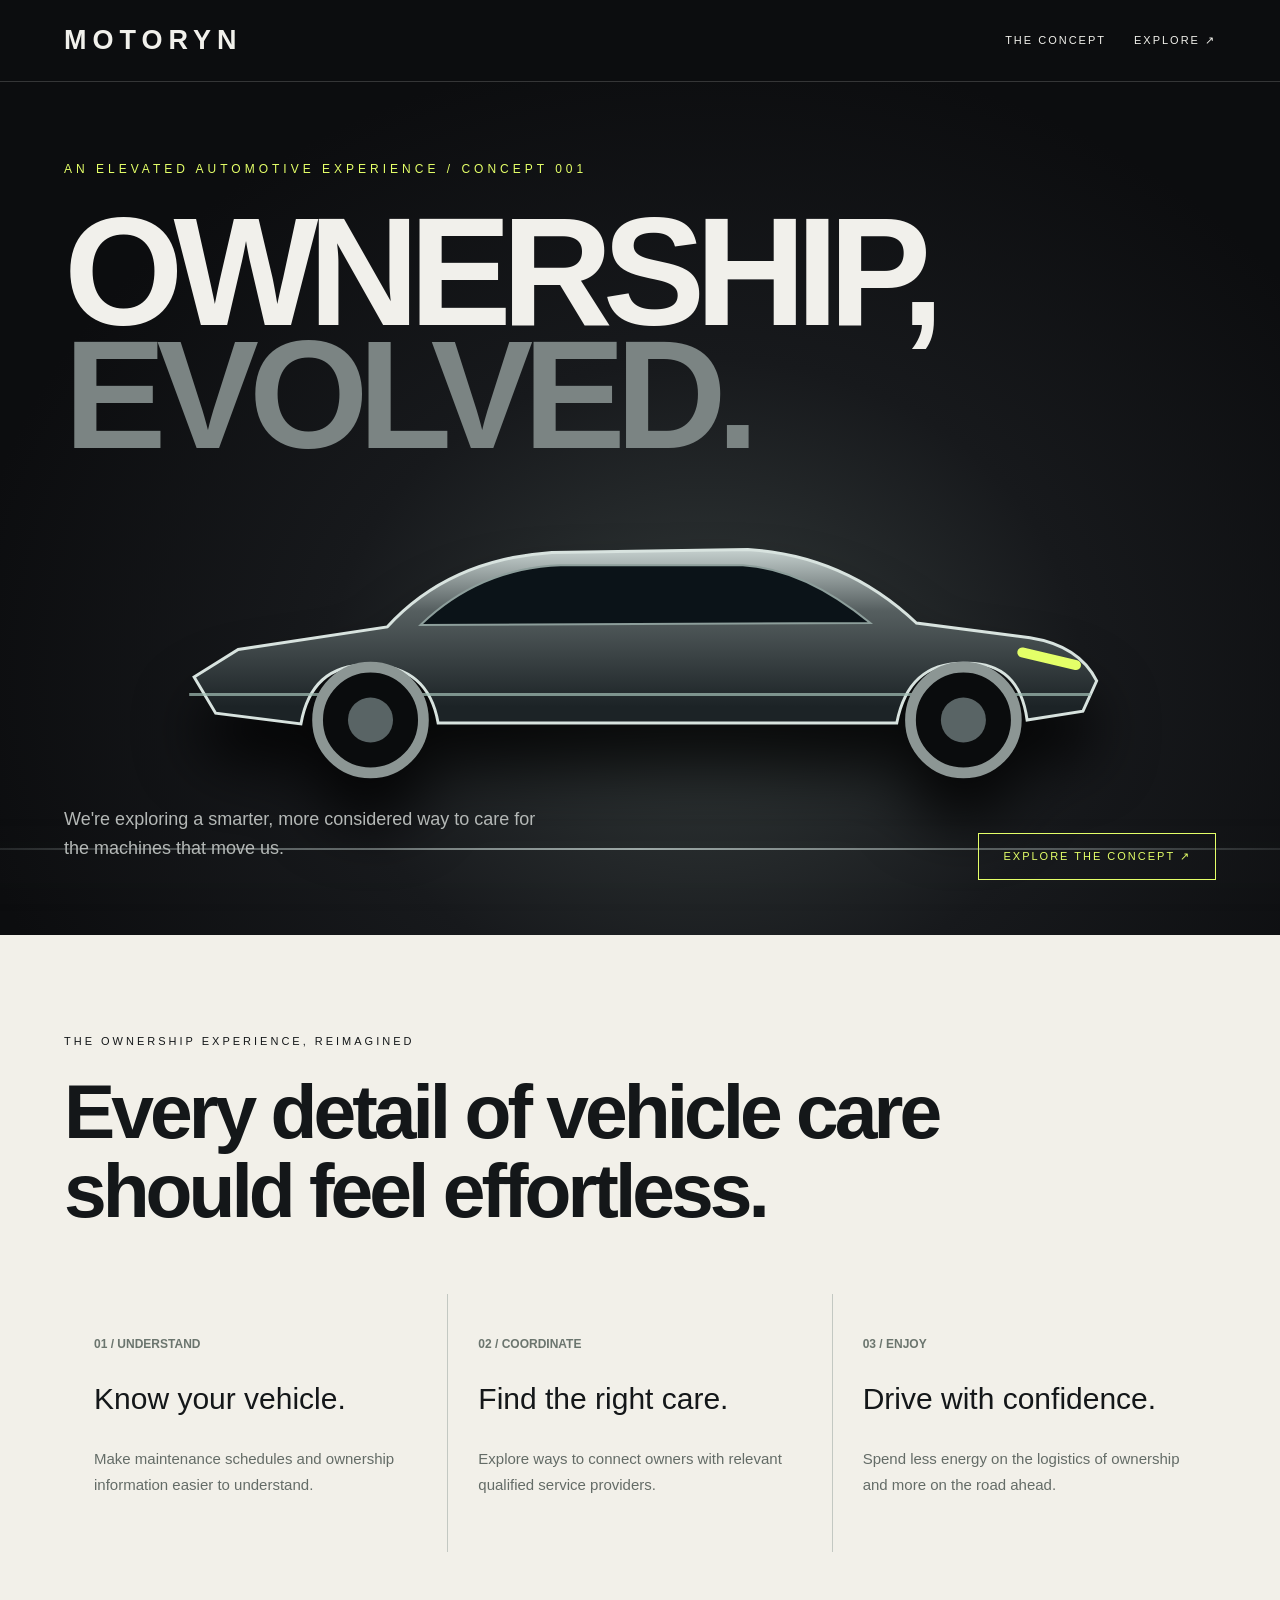
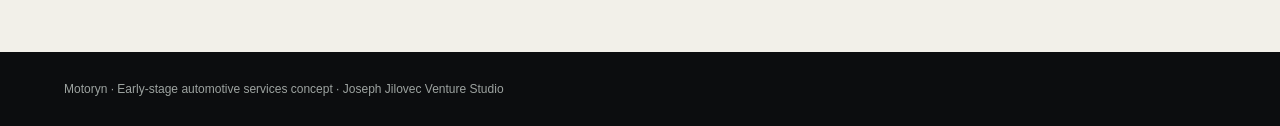
==== index.html @ c085c2cd "Launch responsive visual concept homepage for motoryn" ====
<!doctype html><html lang="en"><head><meta charset="utf-8"><meta name="viewport" content="width=device-width,initial-scale=1"><meta name="robots" content="index,follow"><title>Motoryn | Ownership, Elevated</title><meta name="description" content="Motoryn explores a more refined experience for automotive ownership and care."><style>*{box-sizing:border-box}html{scroll-behavior:smooth}body{margin:0}a{color:inherit;text-decoration:none}a:focus-visible{outline:3px solid #eabf68;outline-offset:4px}::selection{background:#b9e9e9;color:#123843}@media(prefers-reduced-motion:reduce){html{scroll-behavior:auto}*,*::before,*::after{animation:none!important;transition:none!important}}
:root{--bg:#0c0d0f;--text:#f1f0eb;--accent:#e4ff68}body{background:var(--bg);color:var(--text);font-family:Arial,Helvetica,sans-serif}nav{padding:25px 5%;display:flex;align-items:center;justify-content:space-between;border-bottom:1px solid #ffffff2b}.logo{font-weight:900;font-size:27px;letter-spacing:6px}.links{display:flex;gap:28px;font-size:11px;text-transform:uppercase;letter-spacing:2px}.hero{min-height:770px;position:relative;overflow:hidden;display:flex;flex-direction:column;justify-content:space-between;padding:80px 5% 55px;background:radial-gradient(ellipse at 55% 70%,#343b3b 0%,#17191c 38%,#0c0d0f 75%)}.hero:after{content:'';position:absolute;left:-10%;right:-10%;bottom:10%;height:2px;background:linear-gradient(90deg,transparent,#9da9a7,transparent);box-shadow:0 16px 50px #c3d5c35e}.hero .kicker{font-size:12px;letter-spacing:4px;color:var(--accent);text-transform:uppercase}.hero h1{font-size:clamp(78px,12vw,180px);letter-spacing:-10px;line-height:.8;margin:35px 0 15px;text-transform:uppercase;position:relative;z-index:2}.hero h1 span{display:block;color:#7b8483}.vehicle{width:min(980px,90vw);height:330px;align-self:center;position:relative;margin-top:-15px;z-index:1;filter:drop-shadow(0 45px 30px #000c)}.vehicle svg{width:100%;height:100%;overflow:visible}.herofooter{display:flex;justify-content:space-between;gap:30px;align-items:end;position:relative;z-index:2}.herofooter p{font-size:18px;line-height:1.6;max-width:500px;color:#b4b8b6}.action{display:inline-block;border:1px solid var(--accent);color:var(--accent);padding:16px 24px;text-transform:uppercase;letter-spacing:2px;font-size:11px;white-space:nowrap}.section{padding:100px 5%;background:#f2f0e9;color:#141719}.section .eyebrow{font-size:11px;letter-spacing:3px;text-transform:uppercase}.section h2{font-size:clamp(42px,6vw,82px);letter-spacing:-4px;line-height:1.02;max-width:900px;margin:25px 0 65px}.services{display:grid;grid-template-columns:repeat(3,1fr);gap:1px;background:#c3c8c2}.service{background:#f2f0e9;padding:40px 30px}.service b{font-size:12px;color:#6b756e}.service h3{font-size:30px;font-weight:500}.service p{font-size:15px;line-height:1.7;color:#646c67}footer{padding:30px 5%;font-size:12px;color:#9da3a0}@media(max-width:850px){.hero{min-height:680px}.hero h1{font-size:clamp(62px,12vw,120px);letter-spacing:-5px}.vehicle{height:250px}.services{grid-template-columns:1fr}.herofooter{align-items:start;flex-direction:column}.links{gap:14px}}@media(max-width:490px){.links a:first-child{display:none}.logo{font-size:21px;letter-spacing:3px}.hero{padding-top:65px}.vehicle{height:180px;margin:20px 0}.hero h1{font-size:58px;letter-spacing:-3px}.herofooter p{font-size:16px}}</style></head><body><nav><a href="#" class="logo">MOTORYN</a><div class="links"><a href="#philosophy">The concept</a><a href="#services">Explore ↗</a></div></nav><main><section class="hero"><div><div class="kicker">An elevated automotive experience / Concept 001</div><h1>OWNERSHIP,<span>EVOLVED.</span></h1></div><div class="vehicle" role="img" aria-label="Stylized line illustration of a streamlined performance car"><svg viewBox="0 0 1000 330" aria-hidden="true"><defs><linearGradient id="car" x1="0" y1="0" x2="0" y2="1"><stop stop-color="#c5d0ce"/><stop offset=".35" stop-color="#565f60"/><stop offset=".9" stop-color="#1c2326"/></linearGradient></defs><path d="M45 221 L90 193 L242 170 Q305 101 410 94 L610 91 Q709 97 782 166 L898 181 Q948 189 966 225 L952 256 L895 265 Q887 205 831 207 Q774 206 762 268 L294 268 Q284 210 225 209 Q165 207 154 269 L67 258 Z" fill="url(#car)" stroke="#d8e3df" stroke-width="3"/><path d="M276 168 Q336 110 419 107 L605 107 Q668 111 735 166Z" fill="#0b1318" stroke="#8d9e9b" stroke-width="2"/><path d="M40 239 L960 239" stroke="#a4c1b7" stroke-width="3" opacity=".7"/><circle cx="225" cy="265" r="54" fill="#0a0c0d" stroke="#8c9694" stroke-width="11"/><circle cx="225" cy="265" r="23" fill="#596465"/><circle cx="830" cy="265" r="54" fill="#0a0c0d" stroke="#8c9694" stroke-width="11"/><circle cx="830" cy="265" r="23" fill="#596465"/><path d="M890 196 L945 209" stroke="#e4ff68" stroke-width="10" stroke-linecap="round"/></svg></div><div class="herofooter"><p>We're exploring a smarter, more considered way to care for the machines that move us.</p><a class="action" href="#services">Explore the concept ↗</a></div></section><section class="section" id="philosophy"><div class="eyebrow">The ownership experience, reimagined</div><h2>Every detail of vehicle care should feel effortless.</h2><div class="services" id="services"><article class="service"><b>01 / UNDERSTAND</b><h3>Know your vehicle.</h3><p>Make maintenance schedules and ownership information easier to understand.</p></article><article class="service"><b>02 / COORDINATE</b><h3>Find the right care.</h3><p>Explore ways to connect owners with relevant qualified service providers.</p></article><article class="service"><b>03 / ENJOY</b><h3>Drive with confidence.</h3><p>Spend less energy on the logistics of ownership and more on the road ahead.</p></article></div></section></main><footer>Motoryn · Early-stage automotive services concept · Joseph Jilovec Venture Studio</footer></body></html>
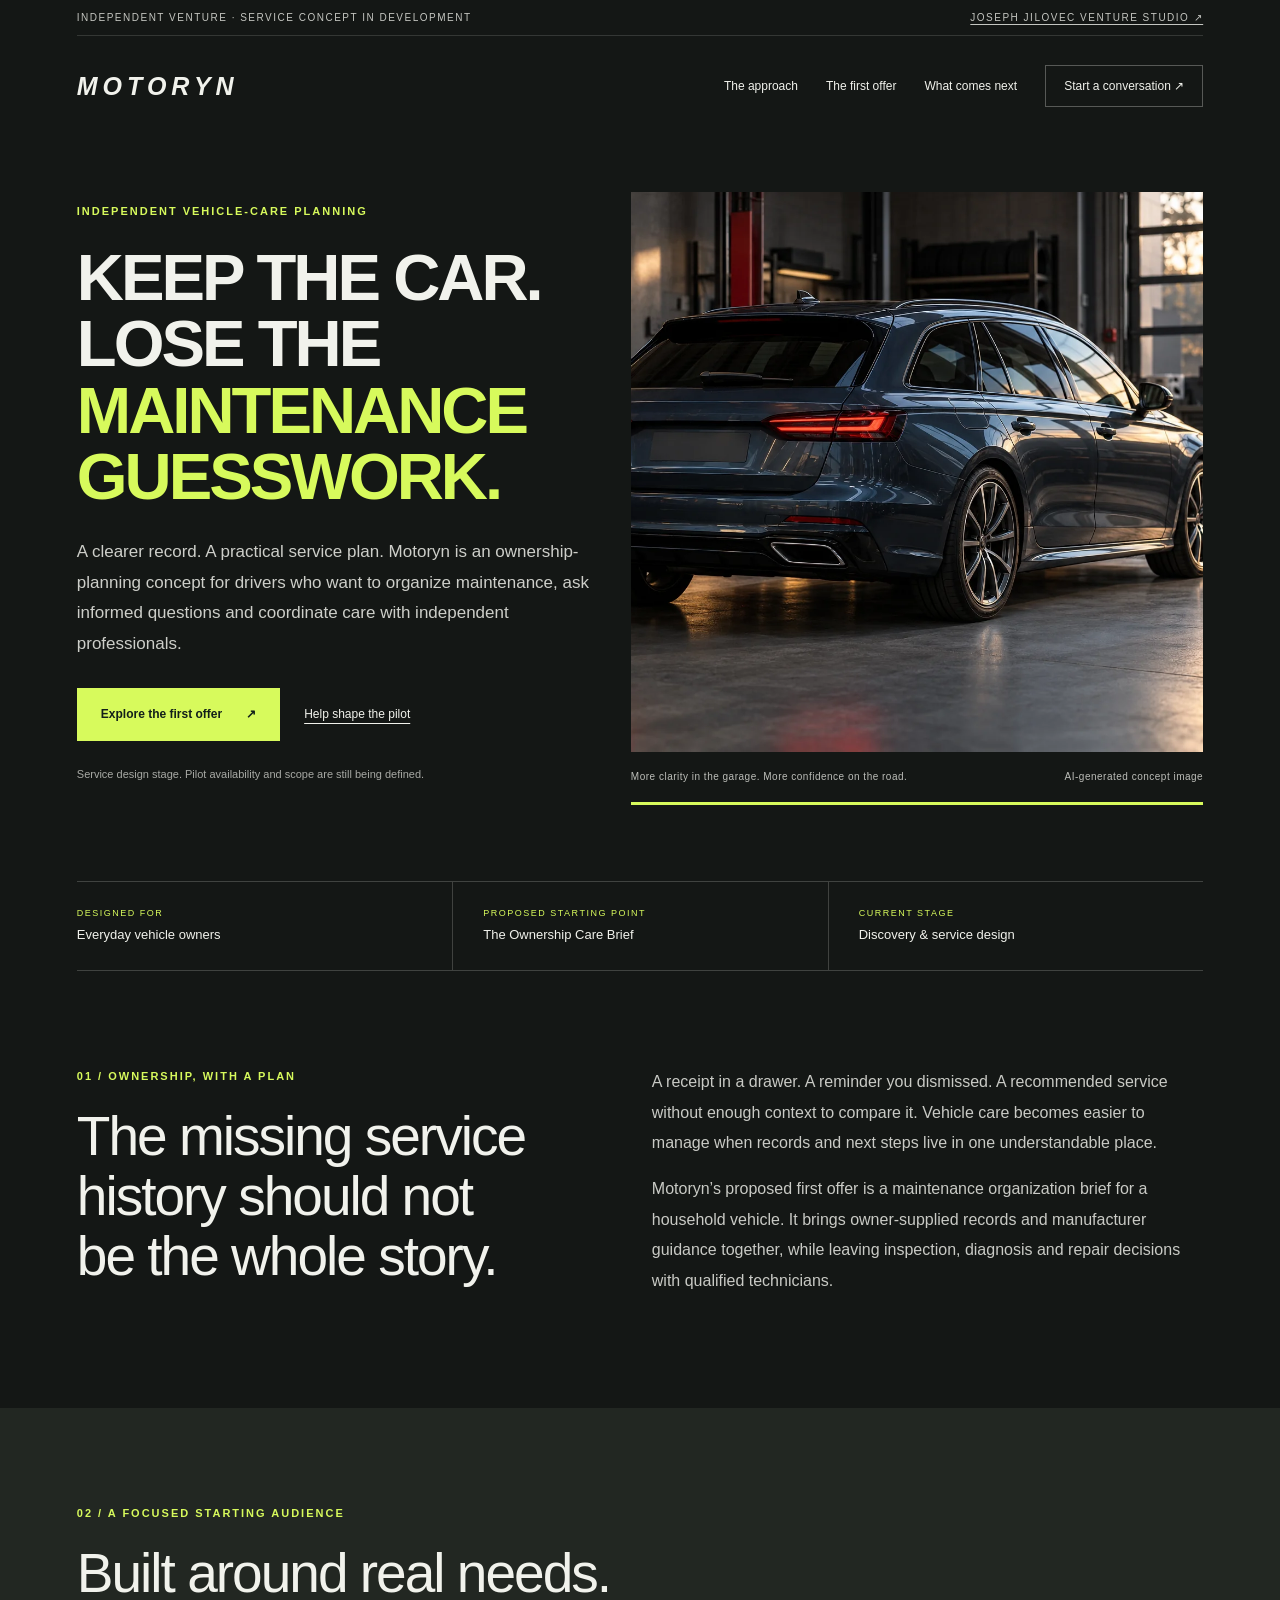
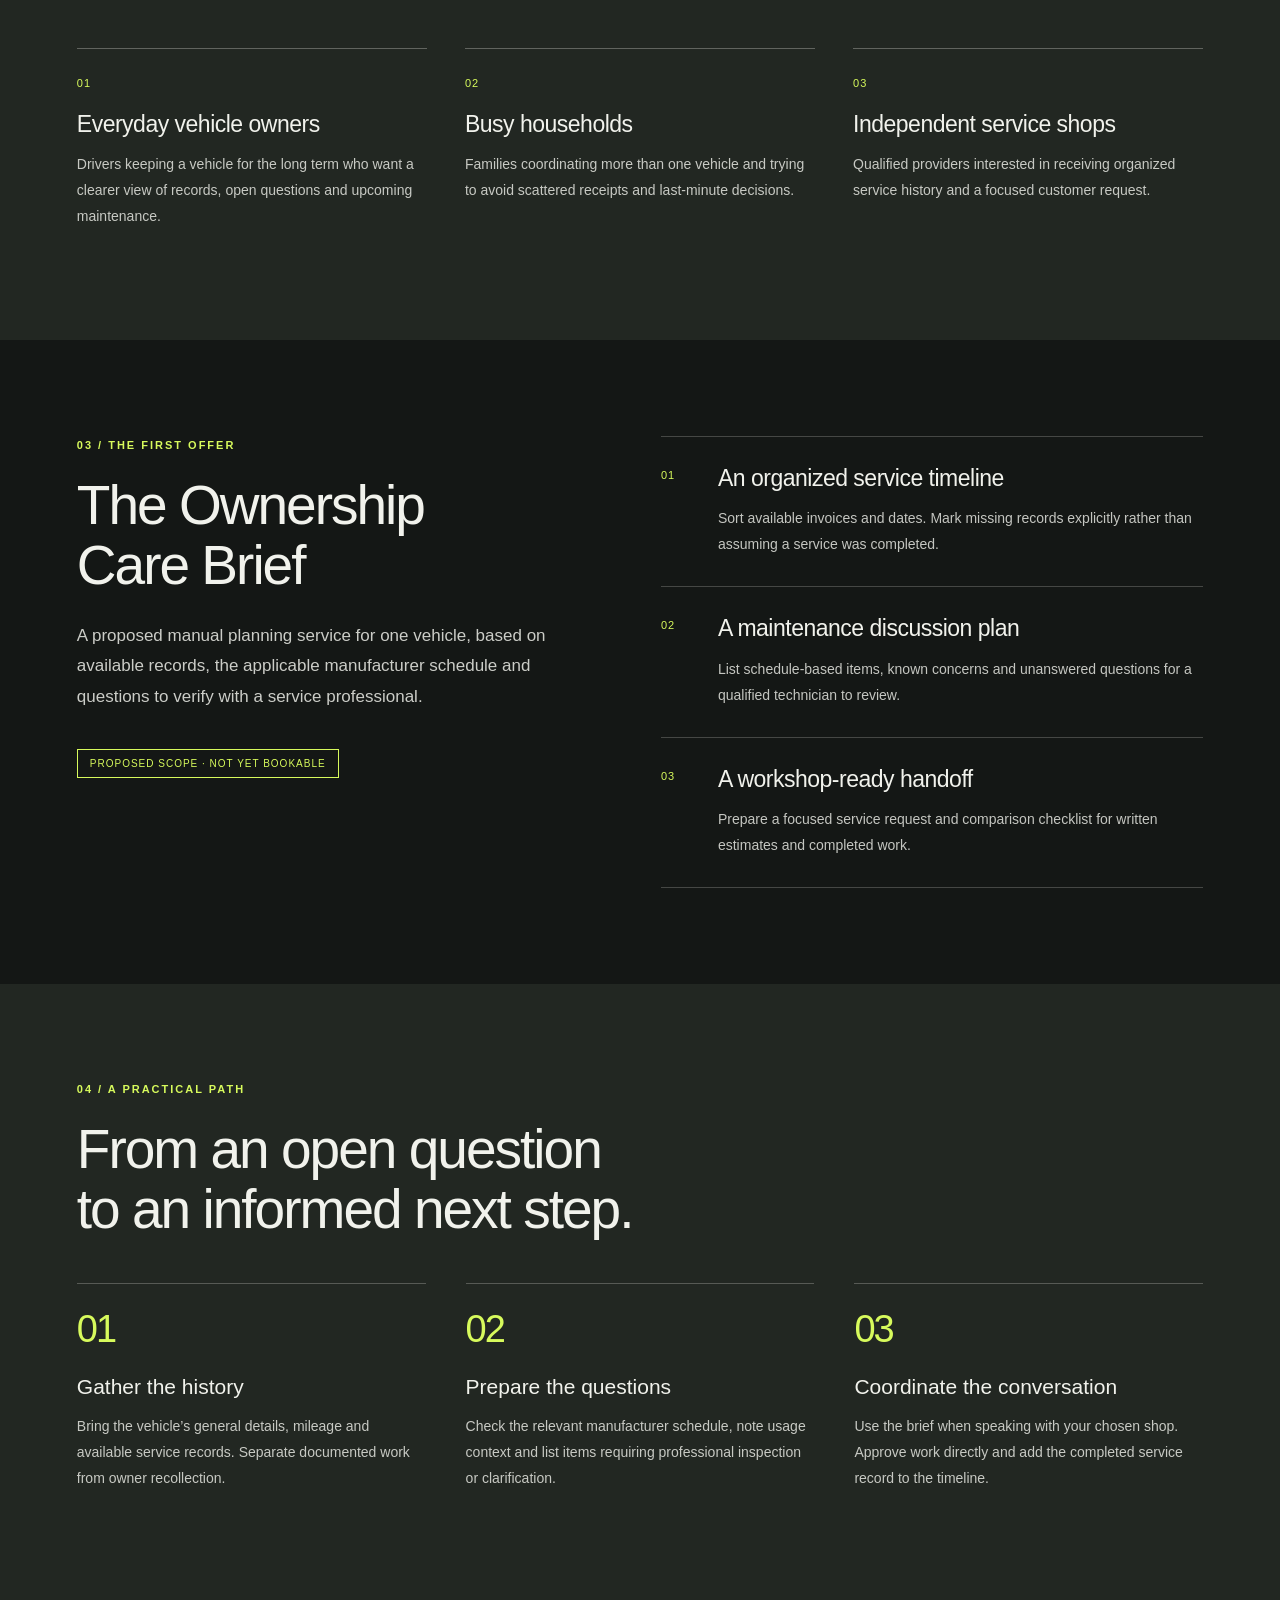
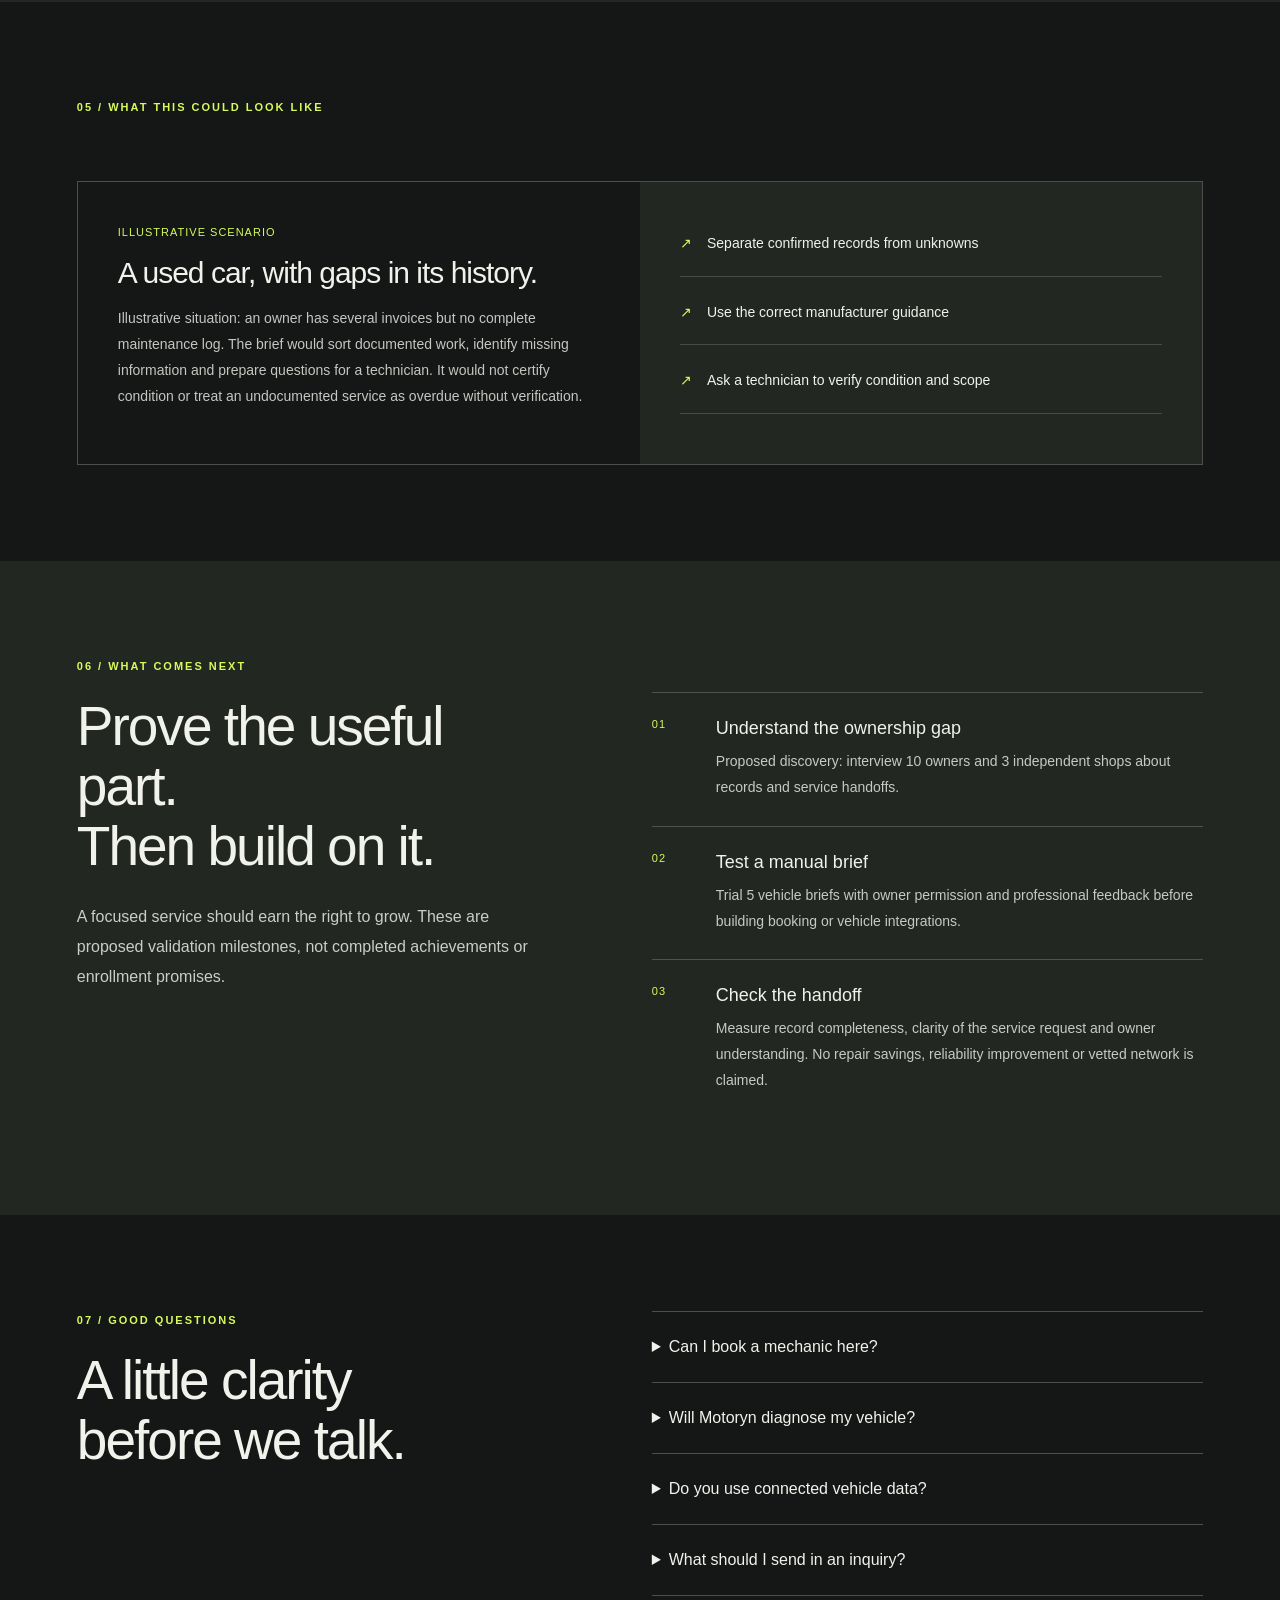
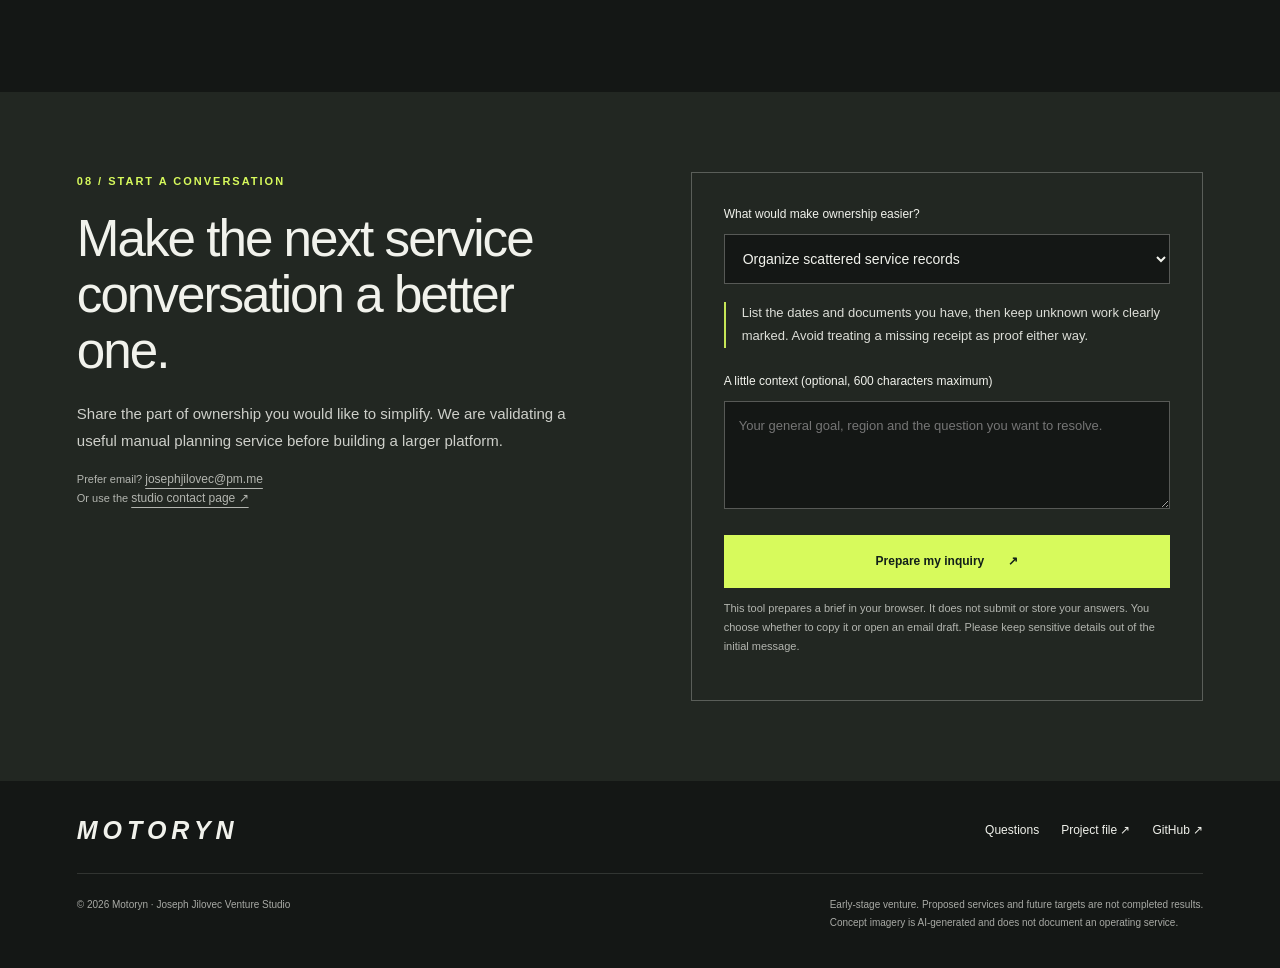
==== commit 0bcb8546: "Redesign venture site with focused offer, realistic pilot targets and custom imagery" ====
--- a/index.html
+++ b/index.html
@@ -1,2 +1,22 @@
-<!doctype html><html lang="en"><head><meta charset="utf-8"><meta name="viewport" content="width=device-width,initial-scale=1"><meta name="robots" content="index,follow"><title>Motoryn | Ownership, Elevated</title><meta name="description" content="Motoryn explores a more refined experience for automotive ownership and care."><style>*{box-sizing:border-box}html{scroll-behavior:smooth}body{margin:0}a{color:inherit;text-decoration:none}a:focus-visible{outline:3px solid #eabf68;outline-offset:4px}::selection{background:#b9e9e9;color:#123843}@media(prefers-reduced-motion:reduce){html{scroll-behavior:auto}*,*::before,*::after{animation:none!important;transition:none!important}}
-:root{--bg:#0c0d0f;--text:#f1f0eb;--accent:#e4ff68}body{background:var(--bg);color:var(--text);font-family:Arial,Helvetica,sans-serif}nav{padding:25px 5%;display:flex;align-items:center;justify-content:space-between;border-bottom:1px solid #ffffff2b}.logo{font-weight:900;font-size:27px;letter-spacing:6px}.links{display:flex;gap:28px;font-size:11px;text-transform:uppercase;letter-spacing:2px}.hero{min-height:770px;position:relative;overflow:hidden;display:flex;flex-direction:column;justify-content:space-between;padding:80px 5% 55px;background:radial-gradient(ellipse at 55% 70%,#343b3b 0%,#17191c 38%,#0c0d0f 75%)}.hero:after{content:'';position:absolute;left:-10%;right:-10%;bottom:10%;height:2px;background:linear-gradient(90deg,transparent,#9da9a7,transparent);box-shadow:0 16px 50px #c3d5c35e}.hero .kicker{font-size:12px;letter-spacing:4px;color:var(--accent);text-transform:uppercase}.hero h1{font-size:clamp(78px,12vw,180px);letter-spacing:-10px;line-height:.8;margin:35px 0 15px;text-transform:uppercase;position:relative;z-index:2}.hero h1 span{display:block;color:#7b8483}.vehicle{width:min(980px,90vw);height:330px;align-self:center;position:relative;margin-top:-15px;z-index:1;filter:drop-shadow(0 45px 30px #000c)}.vehicle svg{width:100%;height:100%;overflow:visible}.herofooter{display:flex;justify-content:space-between;gap:30px;align-items:end;position:relative;z-index:2}.herofooter p{font-size:18px;line-height:1.6;max-width:500px;color:#b4b8b6}.action{display:inline-block;border:1px solid var(--accent);color:var(--accent);padding:16px 24px;text-transform:uppercase;letter-spacing:2px;font-size:11px;white-space:nowrap}.section{padding:100px 5%;background:#f2f0e9;color:#141719}.section .eyebrow{font-size:11px;letter-spacing:3px;text-transform:uppercase}.section h2{font-size:clamp(42px,6vw,82px);letter-spacing:-4px;line-height:1.02;max-width:900px;margin:25px 0 65px}.services{display:grid;grid-template-columns:repeat(3,1fr);gap:1px;background:#c3c8c2}.service{background:#f2f0e9;padding:40px 30px}.service b{font-size:12px;color:#6b756e}.service h3{font-size:30px;font-weight:500}.service p{font-size:15px;line-height:1.7;color:#646c67}footer{padding:30px 5%;font-size:12px;color:#9da3a0}@media(max-width:850px){.hero{min-height:680px}.hero h1{font-size:clamp(62px,12vw,120px);letter-spacing:-5px}.vehicle{height:250px}.services{grid-template-columns:1fr}.herofooter{align-items:start;flex-direction:column}.links{gap:14px}}@media(max-width:490px){.links a:first-child{display:none}.logo{font-size:21px;letter-spacing:3px}.hero{padding-top:65px}.vehicle{height:180px;margin:20px 0}.hero h1{font-size:58px;letter-spacing:-3px}.herofooter p{font-size:16px}}</style></head><body><nav><a href="#" class="logo">MOTORYN</a><div class="links"><a href="#philosophy">The concept</a><a href="#services">Explore ↗</a></div></nav><main><section class="hero"><div><div class="kicker">An elevated automotive experience / Concept 001</div><h1>OWNERSHIP,<span>EVOLVED.</span></h1></div><div class="vehicle" role="img" aria-label="Stylized line illustration of a streamlined performance car"><svg viewBox="0 0 1000 330" aria-hidden="true"><defs><linearGradient id="car" x1="0" y1="0" x2="0" y2="1"><stop stop-color="#c5d0ce"/><stop offset=".35" stop-color="#565f60"/><stop offset=".9" stop-color="#1c2326"/></linearGradient></defs><path d="M45 221 L90 193 L242 170 Q305 101 410 94 L610 91 Q709 97 782 166 L898 181 Q948 189 966 225 L952 256 L895 265 Q887 205 831 207 Q774 206 762 268 L294 268 Q284 210 225 209 Q165 207 154 269 L67 258 Z" fill="url(#car)" stroke="#d8e3df" stroke-width="3"/><path d="M276 168 Q336 110 419 107 L605 107 Q668 111 735 166Z" fill="#0b1318" stroke="#8d9e9b" stroke-width="2"/><path d="M40 239 L960 239" stroke="#a4c1b7" stroke-width="3" opacity=".7"/><circle cx="225" cy="265" r="54" fill="#0a0c0d" stroke="#8c9694" stroke-width="11"/><circle cx="225" cy="265" r="23" fill="#596465"/><circle cx="830" cy="265" r="54" fill="#0a0c0d" stroke="#8c9694" stroke-width="11"/><circle cx="830" cy="265" r="23" fill="#596465"/><path d="M890 196 L945 209" stroke="#e4ff68" stroke-width="10" stroke-linecap="round"/></svg></div><div class="herofooter"><p>We're exploring a smarter, more considered way to care for the machines that move us.</p><a class="action" href="#services">Explore the concept ↗</a></div></section><section class="section" id="philosophy"><div class="eyebrow">The ownership experience, reimagined</div><h2>Every detail of vehicle care should feel effortless.</h2><div class="services" id="services"><article class="service"><b>01 / UNDERSTAND</b><h3>Know your vehicle.</h3><p>Make maintenance schedules and ownership information easier to understand.</p></article><article class="service"><b>02 / COORDINATE</b><h3>Find the right care.</h3><p>Explore ways to connect owners with relevant qualified service providers.</p></article><article class="service"><b>03 / ENJOY</b><h3>Drive with confidence.</h3><p>Spend less energy on the logistics of ownership and more on the road ahead.</p></article></div></section></main><footer>Motoryn · Early-stage automotive services concept · Joseph Jilovec Venture Studio</footer></body></html>+<!doctype html>
+<html lang="en"><head>
+<meta charset="utf-8"><meta name="viewport" content="width=device-width, initial-scale=1"><meta name="theme-color" content="#141715">
+<title>Motoryn | Independent vehicle-care planning</title><meta name="description" content="A clearer record. A practical service plan. Motoryn is an ownership-planning concept for drivers who want to organize maintenance, ask informed questions and coordinate care with independent professionals."><meta name="robots" content="index,follow"><link rel="canonical" href="https://motoryn-amber.vercel.app/">
+<meta property="og:title" content="Motoryn — Keep the car. Lose the maintenance guesswork."><meta property="og:description" content="A clearer record. A practical service plan. Motoryn is an ownership-planning concept for drivers who want to organize maintenance, ask informed questions and coordinate care with independent professionals."><meta property="og:type" content="website"><meta property="og:url" content="https://motoryn-amber.vercel.app/"><meta property="og:image" content="https://motoryn-amber.vercel.app/assets/hero.webp"><meta name="twitter:card" content="summary_large_image">
+<link rel="icon" href="assets/favicon.svg" type="image/svg+xml"><link rel="preload" as="image" href="assets/hero.webp"><link rel="stylesheet" href="styles.css">
+<style>:root{--ink:#f1f2ec;--bg:#141715;--link:#d7fa5c;--panel:#222722;--accent:#d7fa5c}</style>
+<script src="site.js" defer></script>
+</head><body class="motoryn">
+<a class="skip" href="#main">Skip to content</a>
+<header class="container"><div class="topline"><span>Independent venture · Service concept in development</span><a href="https://josephjilovec.com/portfolio/motoryn">Joseph Jilovec Venture Studio ↗</a></div><nav class="nav" aria-label="Main navigation"><a href="#" class="brand" aria-label="Motoryn home">MOTORYN</a><button class="menu" aria-controls="nav-links" aria-expanded="false" type="button">Menu</button><div class="links" id="nav-links"><a href="#approach">The approach</a><a href="#offer">The first offer</a><a href="#roadmap">What comes next</a><a class="nav-cta" href="#inquiry">Start a conversation ↗</a></div></nav></header>
+<main id="main"><div class="container"><section class="hero" aria-labelledby="hero-heading"><div class="hero-copy"><div class="eyebrow">Independent vehicle-care planning</div><h1 id="hero-heading">Keep the car. Lose the <em>maintenance guesswork.</em></h1><p class="lede">A clearer record. A practical service plan. Motoryn is an ownership-planning concept for drivers who want to organize maintenance, ask informed questions and coordinate care with independent professionals.</p><div class="actions"><a class="button" href="#offer">Explore the first offer <span aria-hidden="true">↗</span></a><a class="text-link" href="#inquiry">Help shape the pilot</a></div><p class="hero-note">Service design stage. Pilot availability and scope are still being defined.</p></div><figure class="hero-media"><img src="assets/hero.webp" alt="AI-generated concept of an unbranded graphite wagon in an understated independent workshop" width="1536" height="1024" fetchpriority="high" decoding="async"><figcaption><span>More clarity in the garage. More confidence on the road.</span><span>AI-generated concept image</span></figcaption></figure></section><div class="quickline"><div><small>Designed for</small>Everyday vehicle owners</div><div><small>Proposed starting point</small>The Ownership Care Brief</div><div><small>Current stage</small>Discovery & service design</div></div></div>
+<section class="section" id="approach"><div class="container split"><div><div class="section-label">01 / Ownership, with a plan</div><h2>The missing service history should not be the whole story.</h2></div><div class="prose"><p>A receipt in a drawer. A reminder you dismissed. A recommended service without enough context to compare it. Vehicle care becomes easier to manage when records and next steps live in one understandable place.</p><p>Motoryn’s proposed first offer is a maintenance organization brief for a household vehicle. It brings owner-supplied records and manufacturer guidance together, while leaving inspection, diagnosis and repair decisions with qualified technicians.</p></div></div></section>
+<section class="section subtle" id="for-whom"><div class="container"><div class="section-label">02 / A focused starting audience</div><h2>Built around real needs.</h2><div class="audience-grid"><article class="audience"><span class="num">01</span><h3>Everyday vehicle owners</h3><p>Drivers keeping a vehicle for the long term who want a clearer view of records, open questions and upcoming maintenance.</p></article><article class="audience"><span class="num">02</span><h3>Busy households</h3><p>Families coordinating more than one vehicle and trying to avoid scattered receipts and last-minute decisions.</p></article><article class="audience"><span class="num">03</span><h3>Independent service shops</h3><p>Qualified providers interested in receiving organized service history and a focused customer request.</p></article></div></div></section>
+<section class="section" id="offer"><div class="container offer"><div><div class="section-label">03 / The first offer</div><h2>The Ownership Care Brief</h2><p class="intro">A proposed manual planning service for one vehicle, based on available records, the applicable manufacturer schedule and questions to verify with a service professional.</p><span class="stamp">Proposed scope · Not yet bookable</span></div><div class="offer-right"><article class="deliverable"><span class="num">01</span><div><h3>An organized service timeline</h3><p>Sort available invoices and dates. Mark missing records explicitly rather than assuming a service was completed.</p></div></article><article class="deliverable"><span class="num">02</span><div><h3>A maintenance discussion plan</h3><p>List schedule-based items, known concerns and unanswered questions for a qualified technician to review.</p></div></article><article class="deliverable"><span class="num">03</span><div><h3>A workshop-ready handoff</h3><p>Prepare a focused service request and comparison checklist for written estimates and completed work.</p></div></article></div></div></section>
+<section class="section subtle" id="process"><div class="container"><div class="section-label">04 / A practical path</div><h2>From an open question<br>to an informed next step.</h2><ol class="steps"><li><h3>Gather the history</h3><p>Bring the vehicle’s general details, mileage and available service records. Separate documented work from owner recollection.</p></li><li><h3>Prepare the questions</h3><p>Check the relevant manufacturer schedule, note usage context and list items requiring professional inspection or clarification.</p></li><li><h3>Coordinate the conversation</h3><p>Use the brief when speaking with your chosen shop. Approve work directly and add the completed service record to the timeline.</p></li></ol></div></section>
+<section class="section" id="example"><div class="container"><div class="section-label">05 / What this could look like</div><div class="example"><div class="example-copy"><span class="num">ILLUSTRATIVE SCENARIO</span><h3>A used car, with gaps in its history.</h3><p>Illustrative situation: an owner has several invoices but no complete maintenance log. The brief would sort documented work, identify missing information and prepare questions for a technician. It would not certify condition or treat an undocumented service as overdue without verification.</p></div><ul><li>Separate confirmed records from unknowns</li><li>Use the correct manufacturer guidance</li><li>Ask a technician to verify condition and scope</li></ul></div></div></section>
+<section class="section subtle" id="roadmap"><div class="container split"><div><div class="section-label">06 / What comes next</div><h2>Prove the useful part.<br>Then build on it.</h2><p class="prose">A focused service should earn the right to grow. These are proposed validation milestones, not completed achievements or enrollment promises.</p></div><ol class="roadmap"><li><span class="num">01</span><div><h3>Understand the ownership gap</h3><p>Proposed discovery: interview 10 owners and 3 independent shops about records and service handoffs.</p></div></li><li><span class="num">02</span><div><h3>Test a manual brief</h3><p>Trial 5 vehicle briefs with owner permission and professional feedback before building booking or vehicle integrations.</p></div></li><li><span class="num">03</span><div><h3>Check the handoff</h3><p>Measure record completeness, clarity of the service request and owner understanding. No repair savings, reliability improvement or vetted network is claimed.</p></div></li></ol></div></section>
+<section class="section" id="questions"><div class="container split"><div><div class="section-label">07 / Good questions</div><h2>A little clarity<br>before we talk.</h2></div><div class="faq"><details><summary>Can I book a mechanic here?</summary><p>Booking and a provider network are not live. This site collects no appointments or payments; you can express interest in the planning concept.</p></details><details><summary>Will Motoryn diagnose my vehicle?</summary><p>No. A planning brief cannot replace inspection or diagnosis by a qualified technician. Urgent safety concerns should go directly to an appropriate service provider.</p></details><details><summary>Do you use connected vehicle data?</summary><p>No vehicle telemetry or manufacturer-account integration is active. Any future access would require a defined purpose and permission.</p></details><details><summary>What should I send in an inquiry?</summary><p>A general vehicle description and the planning problem are sufficient. Do not send a VIN, registration, full address, payment information or unredacted invoices in an initial message.</p></details></div></div></section>
+<section class="contact" id="inquiry"><div class="container contact-grid"><div><div class="section-label">08 / Start a conversation</div><h2>Make the next service conversation a better one.</h2><p>Share the part of ownership you would like to simplify. We are validating a useful manual planning service before building a larger platform.</p><p class="privacy-note">Prefer email? <a class="text-link" href="mailto:josephjilovec@pm.me">josephjilovec@pm.me</a><br>Or use the <a class="text-link" href="https://josephjilovec.com/contact?venture=motoryn">studio contact page ↗</a></p></div><form id="brief-form" class="brief-form"><label for="focus">What would make ownership easier?</label><select name="focus" id="focus"><option>Organize scattered service records</option><option>Plan upcoming maintenance</option><option>Prepare for a workshop conversation</option><option>Independent shop collaboration</option></select><p id="planning-hint" aria-live="polite">List the dates and documents you have, then keep unknown work clearly marked. Avoid treating a missing receipt as proof either way.</p><div class="field"><label for="context">A little context <span>(optional, 600 characters maximum)</span></label><textarea id="context" name="context" rows="4" maxlength="600" placeholder="Your general goal, region and the question you want to resolve."></textarea></div><button class="button" type="submit">Prepare my inquiry <span aria-hidden="true">↗</span></button><p class="privacy-note">This tool prepares a brief in your browser. It does not submit or store your answers. You choose whether to copy it or open an email draft. Please keep sensitive details out of the initial message.</p><div id="brief-result" class="brief-result" hidden><h3 id="brief-heading" tabindex="-1">Your inquiry, ready to review.</h3><label for="brief-text">Editable inquiry brief</label><textarea id="brief-text" rows="9"></textarea><div class="actions"><a id="email-brief" class="button" href="mailto:josephjilovec@pm.me">Open email draft ↗</a><button id="copy-brief" class="copy-button" type="button">Copy brief</button></div><p class="privacy-note">Opening a draft uses your email app. You review and send it there.</p></div><p id="copy-status" class="privacy-note" role="status"></p></form></div></section></main>
+<footer class="container"><div class="footer-top"><a class="brand" href="#" aria-label="Motoryn home">MOTORYN</a><div class="footer-links"><a href="#questions">Questions</a><a href="https://josephjilovec.com/portfolio/motoryn">Project file ↗</a><a href="https://github.com/josephjilovec/motoryn">GitHub ↗</a></div></div><div class="footer-bottom"><span>© 2026 Motoryn · Joseph Jilovec Venture Studio</span><span>Early-stage venture. Proposed services and future targets are not completed results.<br>Concept imagery is AI-generated and does not document an operating service.</span></div></footer>
+</body></html>
--- a/styles.css
+++ b/styles.css
@@ -0,0 +1,6 @@
+
+*{box-sizing:border-box}html{scroll-behavior:smooth;scroll-padding-top:100px}body{margin:0;background:var(--bg);color:var(--ink);font-family:Arial,Helvetica,sans-serif;-webkit-font-smoothing:antialiased}a{color:inherit;text-decoration:none}button,input,select,textarea{font:inherit}button,a,input,select,textarea{touch-action:manipulation}a:focus-visible,button:focus-visible,input:focus-visible,select:focus-visible,textarea:focus-visible,summary:focus-visible{outline:3px solid var(--accent);outline-offset:5px}::selection{background:var(--accent);color:var(--bg)}.skip{position:fixed;top:-80px;left:15px;padding:15px;background:var(--ink);color:var(--bg);z-index:20}.skip:focus{top:15px}.container{width:min(1320px,88%);margin-inline:auto}.topline{display:flex;justify-content:space-between;gap:14px;padding:12px 0;font-size:10px;letter-spacing:1.5px;text-transform:uppercase;opacity:.8;border-bottom:1px solid color-mix(in srgb,var(--ink) 18%,transparent)}.topline a{text-decoration:underline;text-underline-offset:3px}.nav{display:flex;justify-content:space-between;align-items:center;min-height:100px;gap:24px}.brand{font-size:27px;font-weight:800;letter-spacing:-1px;line-height:1.05}.brand span{color:var(--link)}.brand small{display:block;font-size:9px;letter-spacing:4px;margin-top:5px;font-weight:400}.links{display:flex;gap:28px;align-items:center;font-size:12px}.links a:hover{text-decoration:underline;text-underline-offset:5px}.links .nav-cta{border:1px solid color-mix(in srgb,var(--ink) 30%,transparent);padding:13px 18px}.menu{display:none;padding:10px 14px;border:1px solid currentColor;background:transparent;color:inherit}.eyebrow,.section-label{font-size:11px;text-transform:uppercase;letter-spacing:2px;color:var(--link);line-height:1.7;font-weight:600}.hero{position:relative;display:grid;grid-template-columns:1fr 1fr;gap:5%;align-items:center;padding:56px 0 76px}.hero h1{font-size:clamp(48px,5.6vw,82px);font-weight:500;letter-spacing:-4px;line-height:1.02;margin:24px 0 26px;max-width:760px}.hero h1 em{font-style:normal;color:var(--link)}.lede{font-size:17px;line-height:1.8;opacity:.84;max-width:570px}.actions{display:flex;align-items:center;gap:24px;flex-wrap:wrap;margin-top:29px}.button{display:inline-flex;align-items:center;justify-content:center;gap:24px;padding:17px 23px;background:var(--ink);color:var(--bg);border:1px solid var(--ink);font-size:12px;font-weight:600;line-height:1.4;cursor:pointer;min-height:48px}.button:hover{background:var(--link);color:var(--bg);border-color:var(--link)}.text-link{font-size:12px;text-decoration:underline;text-underline-offset:5px;line-height:1.6}.hero-media{margin:0;position:relative}.hero-media img{display:block;width:100%;height:540px;object-fit:cover}.hero-media figcaption{display:flex;justify-content:space-between;gap:20px;padding:17px 0;font-size:10px;line-height:1.6;letter-spacing:.5px;opacity:.76}.hero-note{font-size:11px;line-height:1.7;margin-top:24px;opacity:.67}.quickline{display:grid;grid-template-columns:repeat(3,1fr);border-block:1px solid color-mix(in srgb,var(--ink) 20%,transparent);margin-bottom:0}.quickline div{padding:24px 20px 24px 0;font-size:13px;line-height:1.6}.quickline div+div{padding-left:30px;border-left:1px solid color-mix(in srgb,var(--ink) 20%,transparent)}.quickline small{display:block;color:var(--link);font-size:9px;letter-spacing:1.5px;text-transform:uppercase;margin-bottom:5px}.section{padding:96px 0}.section h2{font-size:clamp(34px,4.3vw,60px);font-weight:500;letter-spacing:-2px;line-height:1.09;margin:20px 0 26px;max-width:820px}.split{display:grid;grid-template-columns:.9fr 1.1fr;gap:11%;align-items:start}.prose{font-size:16px;line-height:1.9;opacity:.82}.prose p:first-child{margin-top:0}.subtle{background:var(--panel)}.audience-grid{display:grid;grid-template-columns:repeat(3,1fr);gap:38px;margin-top:45px}.audience{padding-top:24px;border-top:1px solid color-mix(in srgb,var(--ink) 30%,transparent)}.num{font-size:11px;color:var(--link);letter-spacing:1px}.audience h3,.deliverable h3{font-size:23px;font-weight:500;letter-spacing:-.5px;line-height:1.2;margin:20px 0 12px}.audience p,.deliverable p{font-size:14px;line-height:1.85;opacity:.8}.offer{display:grid;grid-template-columns:1fr 1.15fr;gap:10%}.offer .intro{font-size:17px;line-height:1.8;max-width:470px;opacity:.83}.stamp{display:inline-block;font-size:10px;border:1px solid currentColor;padding:8px 12px;color:var(--link);letter-spacing:1px;text-transform:uppercase;margin-top:20px}.deliverable{display:grid;grid-template-columns:35px 1fr;gap:22px;padding:28px 0;border-top:1px solid color-mix(in srgb,var(--ink) 22%,transparent)}.deliverable:last-child{border-bottom:1px solid color-mix(in srgb,var(--ink) 22%,transparent)}.deliverable h3{margin-top:0}.deliverable p{margin-bottom:0}.deliverable .num{padding-top:4px}.steps{list-style:none;counter-reset:steps;margin:44px 0 0;padding:0;display:grid;grid-template-columns:repeat(3,1fr);gap:40px}.steps li{border-top:1px solid color-mix(in srgb,var(--ink) 25%,transparent);padding-top:24px;counter-increment:steps}.steps li:before{content:'0' counter(steps);font-size:38px;color:var(--link);letter-spacing:-2px}.steps h3{font-size:21px;font-weight:500;line-height:1.25;margin:23px 0 13px}.steps p{font-size:14px;line-height:1.85;opacity:.8}.example{border:1px solid color-mix(in srgb,var(--ink) 25%,transparent);display:grid;grid-template-columns:1fr 1fr;margin-top:65px}.example-copy{padding:40px}.example h3{font-size:30px;font-weight:500;letter-spacing:-1px;line-height:1.2;margin:15px 0}.example p{font-size:14px;line-height:1.85;opacity:.8}.example ul{list-style:none;margin:0;padding:40px;background:var(--panel);display:flex;flex-direction:column;justify-content:center;gap:24px}.example li{font-size:14px;line-height:1.7;border-bottom:1px solid color-mix(in srgb,var(--ink) 18%,transparent);padding-bottom:20px}.example li:before{content:'↗';color:var(--link);margin-right:15px}.roadmap{list-style:none;margin:35px 0 0;padding:0}.roadmap li{display:grid;grid-template-columns:50px 1fr;gap:14px;border-top:1px solid color-mix(in srgb,var(--ink) 22%,transparent);padding:25px 0}.roadmap h3{font-size:18px;font-weight:500;margin:0 0 10px}.roadmap p{font-size:14px;line-height:1.85;opacity:.8;margin:0}.faq{border-top:1px solid color-mix(in srgb,var(--ink) 25%,transparent)}details{border-bottom:1px solid color-mix(in srgb,var(--ink) 25%,transparent);padding:23px 0}summary{font-size:16px;line-height:1.5;cursor:pointer;padding-right:20px}details p{font-size:14px;line-height:1.9;opacity:.8;max-width:650px;margin-bottom:2px}.contact{background:var(--panel);padding:80px 0}.contact-grid{display:grid;grid-template-columns:1fr 1fr;gap:9%}.contact h2{font-size:clamp(34px,4vw,54px);line-height:1.1;letter-spacing:-2px;font-weight:500;margin:20px 0}.contact p{font-size:15px;line-height:1.85;opacity:.83}.brief-form{padding:32px;border:1px solid color-mix(in srgb,var(--ink) 27%,transparent)}label{display:block;font-size:12px;line-height:1.6;margin-bottom:10px}select,textarea{width:100%;border:1px solid color-mix(in srgb,var(--ink) 30%,transparent);background:var(--bg);color:var(--ink);padding:14px;line-height:1.5;border-radius:0}select{font-size:14px;min-height:50px}textarea{resize:vertical;font-size:13px}#planning-hint{font-size:13px;line-height:1.75;margin:18px 0 24px;opacity:.9;border-left:2px solid var(--accent);padding-left:16px}.field{margin:22px 0}form .button{width:100%}.brief-result{margin-top:25px;padding-top:25px;border-top:1px solid color-mix(in srgb,var(--ink) 25%,transparent)}.brief-result[hidden]{display:none}.brief-result h3{font-size:18px;font-weight:500;margin:0 0 14px}.brief-result .actions{gap:16px}.copy-button{color:var(--ink);border:0;background:transparent;text-decoration:underline;text-underline-offset:4px;padding:12px 0;cursor:pointer;font-size:12px}.privacy-note{font-size:11px!important;line-height:1.75!important;opacity:.7!important}footer{padding:36px 0}.footer-top{display:flex;align-items:center;justify-content:space-between;gap:25px;margin-bottom:30px}.footer-links{display:flex;gap:22px;font-size:12px}.footer-bottom{display:flex;justify-content:space-between;gap:25px;border-top:1px solid color-mix(in srgb,var(--ink) 20%,transparent);padding-top:22px;font-size:10px;line-height:1.8;opacity:.67}.everstead{font-family:Georgia,'Times New Roman',serif}.everstead p,.everstead nav,.everstead .eyebrow,.everstead .section-label,.everstead .quickline,.everstead .num,.everstead .button,.everstead .text-link,.everstead footer,.everstead form,.everstead .hero-note,.everstead figcaption,.everstead .stamp{font-family:Arial,Helvetica,sans-serif}.everstead .brand{font-family:Georgia,serif;font-size:31px}.everstead .brand span{display:block;font-family:Arial,sans-serif;font-size:10px;text-transform:uppercase;letter-spacing:5px;margin-top:5px}.everstead .hero-media img{border-radius:240px 240px 3px 3px}.everstead .hero h1{font-size:clamp(48px,6.1vw,88px)}.everstead .hero h1 em{font-style:italic}.everstead .button{border-radius:50px}.qship h1{text-transform:uppercase;font-weight:800;font-size:clamp(48px,5.3vw,77px)}.qship .hero-media{border:1px solid #5b7779;padding:12px}.qship .hero-media img{height:500px}.qship .hero-media figcaption{padding:18px 5px 6px}.qship .button,.motoryn .button{background:var(--accent);border-color:var(--accent);color:#122019}.qship .button:hover,.motoryn .button:hover{background:#f3f6ea;border-color:#f3f6ea}.solvanti .brand{letter-spacing:5px;font-size:24px;font-weight:500}.solvanti .hero{display:block;padding-top:0;margin-top:18px;min-height:740px;isolation:isolate;align-content:center}.solvanti .hero-copy{position:relative;z-index:2;max-width:760px;padding:85px 0 100px}.solvanti .hero h1{font-size:clamp(55px,6.7vw,97px);max-width:780px;text-shadow:0 2px 25px #09110f}.solvanti .hero .lede{max-width:515px;text-shadow:0 1px 8px #09110f}.solvanti .hero-media{position:absolute;inset:0 calc((min(1320px,88vw) - 100vw)/2);z-index:-1}.solvanti .hero-media:after{content:'';position:absolute;inset:0;background:linear-gradient(90deg,#101918 2%,#101918e6 30%,#10191828 90%),linear-gradient(0deg,#101918,transparent 35%)}.solvanti .hero-media img{height:100%;min-height:740px;object-position:center}.solvanti .hero-media figcaption{position:absolute;bottom:20px;right:6%;z-index:2;max-width:340px;text-align:right;display:block;color:#fff}.solvanti .hero-media figcaption span{display:block}.solvanti .button{background:var(--accent);color:var(--bg);border-color:var(--accent)}.techwater .hero-media img{border-radius:120px 4px 120px 4px}.techwater .hero h1{font-weight:600}.techwater .button{border-radius:6px}.motoryn .brand{font-size:25px;letter-spacing:5px;font-style:italic}.motoryn .hero{grid-template-columns:1fr 1.1fr;gap:3%}.motoryn .hero h1{text-transform:uppercase;font-weight:800;font-size:clamp(45px,5.1vw,73px);letter-spacing:-3px}.motoryn .hero-media{border-bottom:3px solid var(--accent)}.motoryn .hero-media img{height:560px}.elsewhere{font-family:Georgia,'Times New Roman',serif}.elsewhere p,.elsewhere nav,.elsewhere .eyebrow,.elsewhere .section-label,.elsewhere .quickline,.elsewhere .num,.elsewhere .button,.elsewhere .text-link,.elsewhere footer,.elsewhere form,.elsewhere .hero-note,.elsewhere figcaption,.elsewhere .stamp{font-family:Arial,Helvetica,sans-serif}.elsewhere .brand{display:flex;gap:13px;align-items:center}.elsewhere .brand b{font-family:Georgia,serif;font-size:41px;font-weight:400;letter-spacing:-4px;padding-right:7px}.elsewhere .brand span{font-size:11px;line-height:1.4;letter-spacing:1px;text-transform:uppercase;color:var(--ink)}.elsewhere .hero{grid-template-columns:1fr 1.07fr;gap:7%}.elsewhere .hero-media img{height:590px;border-radius:3px}.elsewhere .hero-media{transform:rotate(1.5deg)}.elsewhere .hero h1{font-size:clamp(49px,6.1vw,88px)}.elsewhere .hero h1 em{font-style:italic}.elsewhere .hero-media figcaption{transform:rotate(-1.5deg)}
+@media(min-width:1500px){.solvanti .hero-media{inset:0 calc((1320px - 100vw)/2)}}
+@media(max-width:1000px){.hero,.motoryn .hero,.elsewhere .hero{grid-template-columns:1fr 1fr;gap:5%}.hero h1,.everstead .hero h1,.elsewhere .hero h1{font-size:clamp(45px,6vw,70px);letter-spacing:-2.5px}.hero-media img,.qship .hero-media img,.motoryn .hero-media img,.elsewhere .hero-media img{height:470px}.links{gap:16px}.split{gap:6%}.offer{gap:6%}.audience-grid,.steps{gap:24px}.section{padding:75px 0}.solvanti .hero h1{font-size:80px;max-width:700px}.solvanti .hero-media img{height:100%}.contact-grid{gap:6%}.brief-form{padding:24px}}
+@media(max-width:760px){html{scroll-padding-top:30px}.container{width:88%}.topline{font-size:8px;letter-spacing:1px;align-items:center}.topline span{max-width:60%}.nav{min-height:82px;position:relative;flex-wrap:wrap;padding:18px 0}.brand{font-size:24px}.menu{display:block}.links{display:none;flex-basis:100%;flex-direction:column;align-items:stretch;gap:0;padding-bottom:14px}.links[data-open=true]{display:flex}.links a{padding:15px 0}.links .nav-cta{text-align:center;margin-top:10px}.hero,.motoryn .hero,.elsewhere .hero{grid-template-columns:1fr;padding:36px 0 42px;gap:38px}.hero h1,.everstead .hero h1,.elsewhere .hero h1,.motoryn .hero h1,.qship .hero h1{font-size:clamp(45px,10vw,72px);letter-spacing:-2px;max-width:600px}.hero .lede{font-size:16px}.hero-media img,.qship .hero-media img,.motoryn .hero-media img,.elsewhere .hero-media img{height:auto;aspect-ratio:4/3;max-height:490px}.everstead .hero-media img{border-radius:180px 180px 3px 3px}.elsewhere .hero-media{transform:none}.elsewhere .hero-media figcaption{transform:none}.quickline{grid-template-columns:1fr}.quickline div,.quickline div+div{padding:16px 0;border-left:none}.quickline div+div{border-top:1px solid color-mix(in srgb,var(--ink) 15%,transparent)}.quickline small{display:inline;margin-right:15px}.split,.offer,.contact-grid{grid-template-columns:1fr;gap:28px}.section{padding:60px 0}.section h2{font-size:38px;letter-spacing:-1.5px}.audience-grid,.steps{grid-template-columns:1fr;gap:28px;margin-top:30px}.audience h3{margin-top:13px}.audience p{margin-bottom:0}.offer-right{margin-top:15px}.steps h3{margin-top:16px}.example{grid-template-columns:1fr;margin-top:40px}.example-copy,.example ul{padding:26px}.example h3{font-size:27px}.example ul{gap:18px}.example li{padding-bottom:14px}.contact{padding:60px 0}.contact h2{font-size:40px}.brief-form{padding:22px}.solvanti .hero{min-height:720px;padding:0;display:block;margin-top:0}.solvanti .hero-copy{padding:65px 0 130px}.solvanti .hero h1{font-size:clamp(50px,11vw,78px);max-width:580px}.solvanti .hero-media img{height:100%;min-height:720px;aspect-ratio:auto;object-position:62% center;max-height:none}.solvanti .hero-media:after{background:linear-gradient(90deg,#101918ee,#10191850),linear-gradient(0deg,#101918,transparent 65%)}.solvanti .hero-media figcaption{font-size:9px;bottom:22px;max-width:260px}.footer-top,.footer-bottom{align-items:start;flex-direction:column}.footer-links{flex-wrap:wrap;gap:17px}.footer-bottom{gap:12px}.hero-media figcaption{font-size:9px}}
+@media(prefers-reduced-motion:reduce){html{scroll-behavior:auto}*,*:before,*:after{animation:none!important;transition:none!important}}
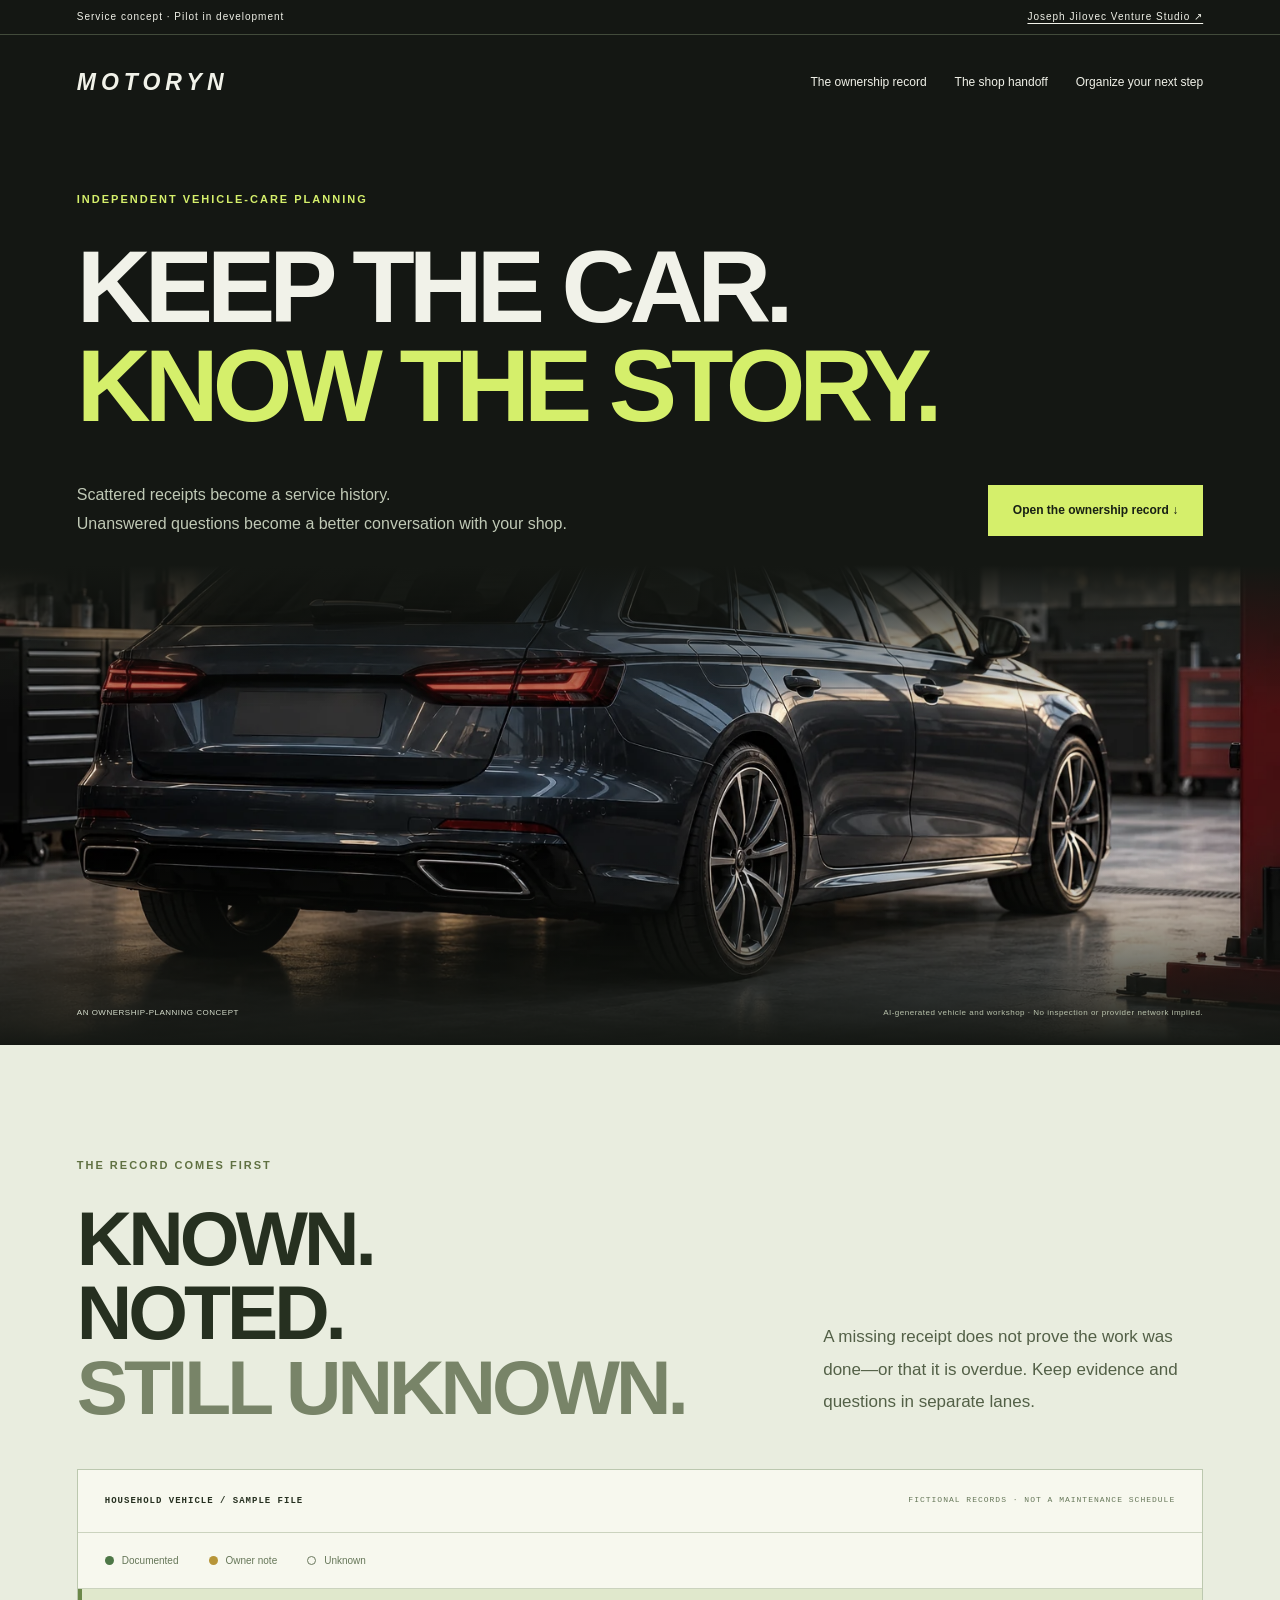
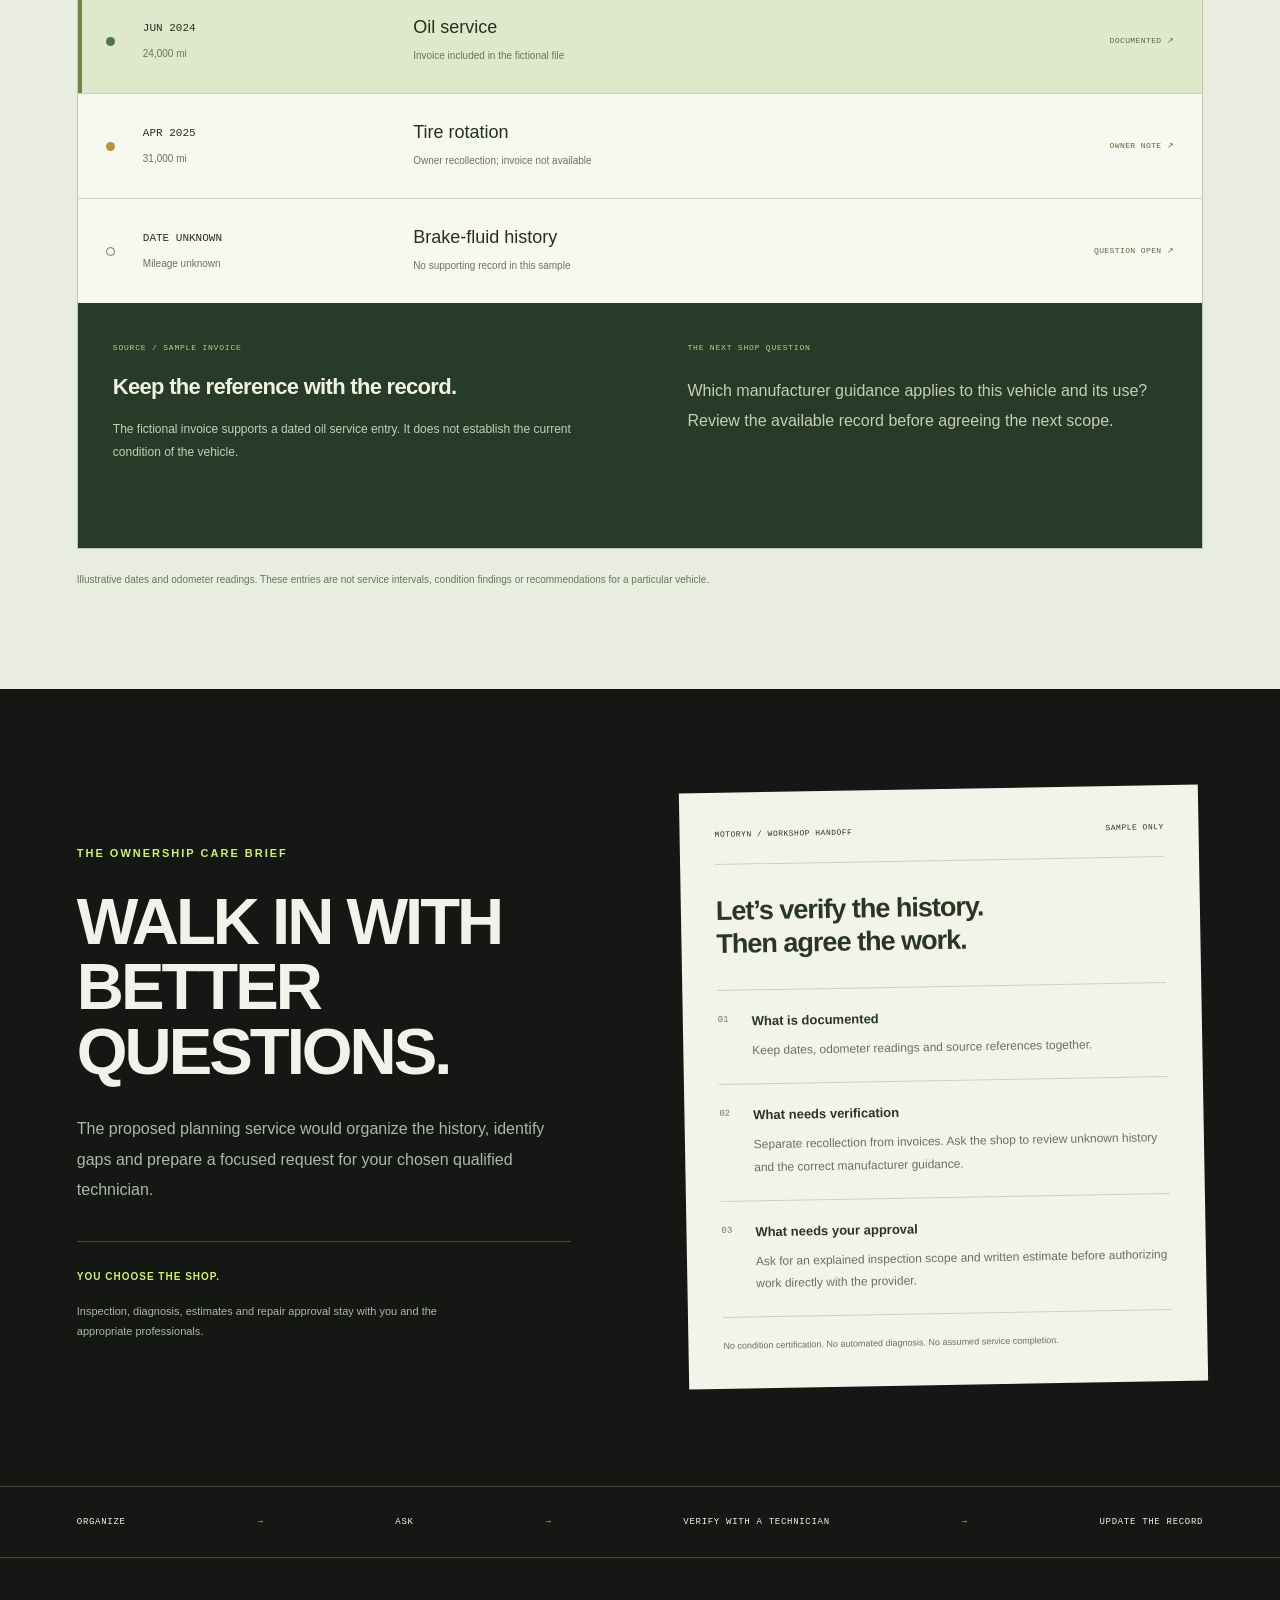
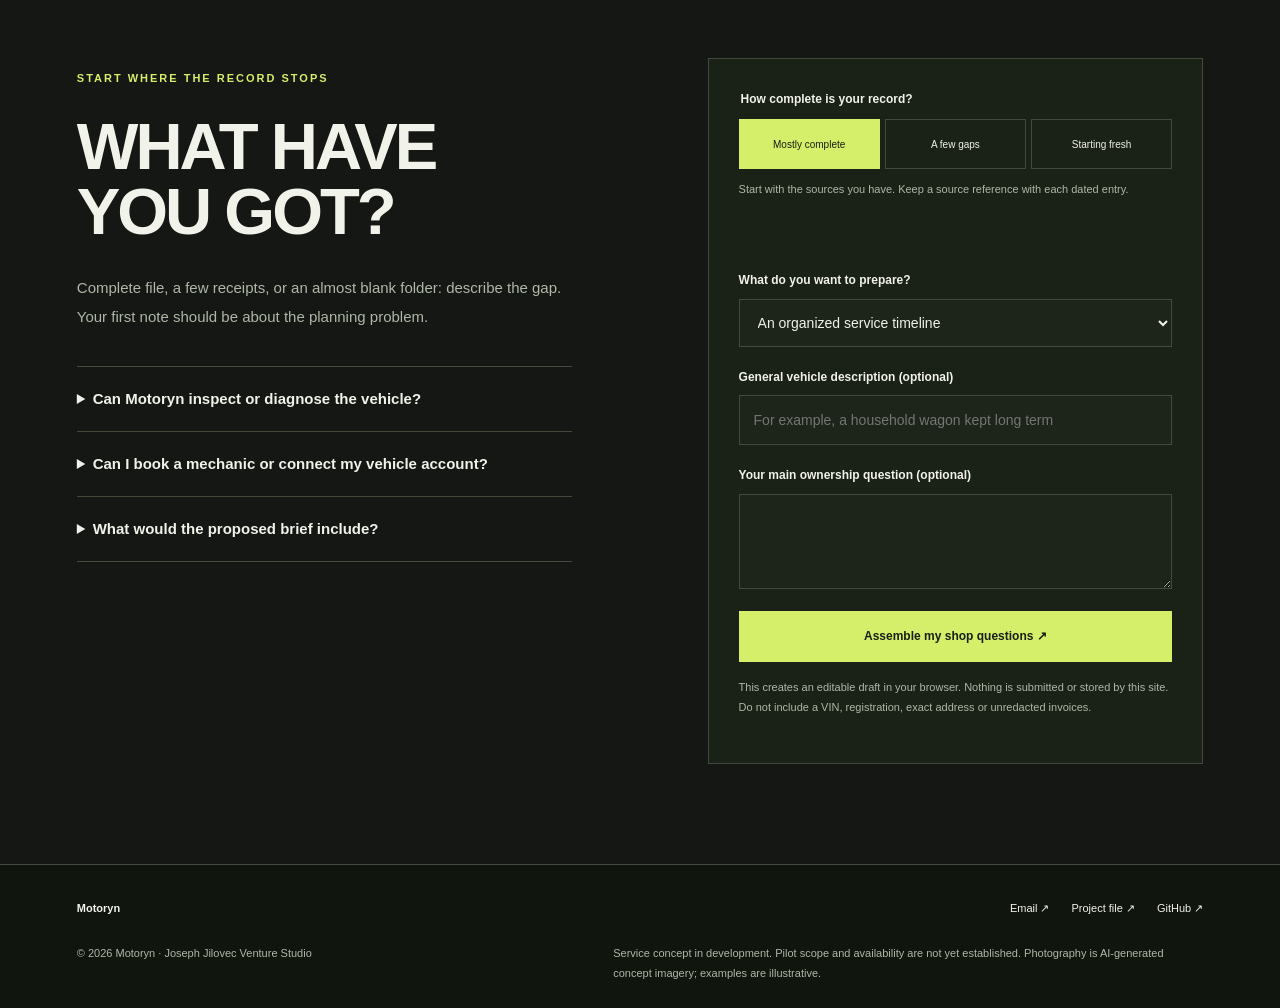
==== commit deb7a355: "Build evidence-aware ownership timeline and workshop planning handoff" ====
--- a/index.html
+++ b/index.html
@@ -1,22 +1,407 @@
 <!doctype html>
-<html lang="en"><head>
-<meta charset="utf-8"><meta name="viewport" content="width=device-width, initial-scale=1"><meta name="theme-color" content="#141715">
-<title>Motoryn | Independent vehicle-care planning</title><meta name="description" content="A clearer record. A practical service plan. Motoryn is an ownership-planning concept for drivers who want to organize maintenance, ask informed questions and coordinate care with independent professionals."><meta name="robots" content="index,follow"><link rel="canonical" href="https://motoryn-amber.vercel.app/">
-<meta property="og:title" content="Motoryn — Keep the car. Lose the maintenance guesswork."><meta property="og:description" content="A clearer record. A practical service plan. Motoryn is an ownership-planning concept for drivers who want to organize maintenance, ask informed questions and coordinate care with independent professionals."><meta property="og:type" content="website"><meta property="og:url" content="https://motoryn-amber.vercel.app/"><meta property="og:image" content="https://motoryn-amber.vercel.app/assets/hero.webp"><meta name="twitter:card" content="summary_large_image">
-<link rel="icon" href="assets/favicon.svg" type="image/svg+xml"><link rel="preload" as="image" href="assets/hero.webp"><link rel="stylesheet" href="styles.css">
-<style>:root{--ink:#f1f2ec;--bg:#141715;--link:#d7fa5c;--panel:#222722;--accent:#d7fa5c}</style>
-<script src="site.js" defer></script>
-</head><body class="motoryn">
-<a class="skip" href="#main">Skip to content</a>
-<header class="container"><div class="topline"><span>Independent venture · Service concept in development</span><a href="https://josephjilovec.com/portfolio/motoryn">Joseph Jilovec Venture Studio ↗</a></div><nav class="nav" aria-label="Main navigation"><a href="#" class="brand" aria-label="Motoryn home">MOTORYN</a><button class="menu" aria-controls="nav-links" aria-expanded="false" type="button">Menu</button><div class="links" id="nav-links"><a href="#approach">The approach</a><a href="#offer">The first offer</a><a href="#roadmap">What comes next</a><a class="nav-cta" href="#inquiry">Start a conversation ↗</a></div></nav></header>
-<main id="main"><div class="container"><section class="hero" aria-labelledby="hero-heading"><div class="hero-copy"><div class="eyebrow">Independent vehicle-care planning</div><h1 id="hero-heading">Keep the car. Lose the <em>maintenance guesswork.</em></h1><p class="lede">A clearer record. A practical service plan. Motoryn is an ownership-planning concept for drivers who want to organize maintenance, ask informed questions and coordinate care with independent professionals.</p><div class="actions"><a class="button" href="#offer">Explore the first offer <span aria-hidden="true">↗</span></a><a class="text-link" href="#inquiry">Help shape the pilot</a></div><p class="hero-note">Service design stage. Pilot availability and scope are still being defined.</p></div><figure class="hero-media"><img src="assets/hero.webp" alt="AI-generated concept of an unbranded graphite wagon in an understated independent workshop" width="1536" height="1024" fetchpriority="high" decoding="async"><figcaption><span>More clarity in the garage. More confidence on the road.</span><span>AI-generated concept image</span></figcaption></figure></section><div class="quickline"><div><small>Designed for</small>Everyday vehicle owners</div><div><small>Proposed starting point</small>The Ownership Care Brief</div><div><small>Current stage</small>Discovery & service design</div></div></div>
-<section class="section" id="approach"><div class="container split"><div><div class="section-label">01 / Ownership, with a plan</div><h2>The missing service history should not be the whole story.</h2></div><div class="prose"><p>A receipt in a drawer. A reminder you dismissed. A recommended service without enough context to compare it. Vehicle care becomes easier to manage when records and next steps live in one understandable place.</p><p>Motoryn’s proposed first offer is a maintenance organization brief for a household vehicle. It brings owner-supplied records and manufacturer guidance together, while leaving inspection, diagnosis and repair decisions with qualified technicians.</p></div></div></section>
-<section class="section subtle" id="for-whom"><div class="container"><div class="section-label">02 / A focused starting audience</div><h2>Built around real needs.</h2><div class="audience-grid"><article class="audience"><span class="num">01</span><h3>Everyday vehicle owners</h3><p>Drivers keeping a vehicle for the long term who want a clearer view of records, open questions and upcoming maintenance.</p></article><article class="audience"><span class="num">02</span><h3>Busy households</h3><p>Families coordinating more than one vehicle and trying to avoid scattered receipts and last-minute decisions.</p></article><article class="audience"><span class="num">03</span><h3>Independent service shops</h3><p>Qualified providers interested in receiving organized service history and a focused customer request.</p></article></div></div></section>
-<section class="section" id="offer"><div class="container offer"><div><div class="section-label">03 / The first offer</div><h2>The Ownership Care Brief</h2><p class="intro">A proposed manual planning service for one vehicle, based on available records, the applicable manufacturer schedule and questions to verify with a service professional.</p><span class="stamp">Proposed scope · Not yet bookable</span></div><div class="offer-right"><article class="deliverable"><span class="num">01</span><div><h3>An organized service timeline</h3><p>Sort available invoices and dates. Mark missing records explicitly rather than assuming a service was completed.</p></div></article><article class="deliverable"><span class="num">02</span><div><h3>A maintenance discussion plan</h3><p>List schedule-based items, known concerns and unanswered questions for a qualified technician to review.</p></div></article><article class="deliverable"><span class="num">03</span><div><h3>A workshop-ready handoff</h3><p>Prepare a focused service request and comparison checklist for written estimates and completed work.</p></div></article></div></div></section>
-<section class="section subtle" id="process"><div class="container"><div class="section-label">04 / A practical path</div><h2>From an open question<br>to an informed next step.</h2><ol class="steps"><li><h3>Gather the history</h3><p>Bring the vehicle’s general details, mileage and available service records. Separate documented work from owner recollection.</p></li><li><h3>Prepare the questions</h3><p>Check the relevant manufacturer schedule, note usage context and list items requiring professional inspection or clarification.</p></li><li><h3>Coordinate the conversation</h3><p>Use the brief when speaking with your chosen shop. Approve work directly and add the completed service record to the timeline.</p></li></ol></div></section>
-<section class="section" id="example"><div class="container"><div class="section-label">05 / What this could look like</div><div class="example"><div class="example-copy"><span class="num">ILLUSTRATIVE SCENARIO</span><h3>A used car, with gaps in its history.</h3><p>Illustrative situation: an owner has several invoices but no complete maintenance log. The brief would sort documented work, identify missing information and prepare questions for a technician. It would not certify condition or treat an undocumented service as overdue without verification.</p></div><ul><li>Separate confirmed records from unknowns</li><li>Use the correct manufacturer guidance</li><li>Ask a technician to verify condition and scope</li></ul></div></div></section>
-<section class="section subtle" id="roadmap"><div class="container split"><div><div class="section-label">06 / What comes next</div><h2>Prove the useful part.<br>Then build on it.</h2><p class="prose">A focused service should earn the right to grow. These are proposed validation milestones, not completed achievements or enrollment promises.</p></div><ol class="roadmap"><li><span class="num">01</span><div><h3>Understand the ownership gap</h3><p>Proposed discovery: interview 10 owners and 3 independent shops about records and service handoffs.</p></div></li><li><span class="num">02</span><div><h3>Test a manual brief</h3><p>Trial 5 vehicle briefs with owner permission and professional feedback before building booking or vehicle integrations.</p></div></li><li><span class="num">03</span><div><h3>Check the handoff</h3><p>Measure record completeness, clarity of the service request and owner understanding. No repair savings, reliability improvement or vetted network is claimed.</p></div></li></ol></div></section>
-<section class="section" id="questions"><div class="container split"><div><div class="section-label">07 / Good questions</div><h2>A little clarity<br>before we talk.</h2></div><div class="faq"><details><summary>Can I book a mechanic here?</summary><p>Booking and a provider network are not live. This site collects no appointments or payments; you can express interest in the planning concept.</p></details><details><summary>Will Motoryn diagnose my vehicle?</summary><p>No. A planning brief cannot replace inspection or diagnosis by a qualified technician. Urgent safety concerns should go directly to an appropriate service provider.</p></details><details><summary>Do you use connected vehicle data?</summary><p>No vehicle telemetry or manufacturer-account integration is active. Any future access would require a defined purpose and permission.</p></details><details><summary>What should I send in an inquiry?</summary><p>A general vehicle description and the planning problem are sufficient. Do not send a VIN, registration, full address, payment information or unredacted invoices in an initial message.</p></details></div></div></section>
-<section class="contact" id="inquiry"><div class="container contact-grid"><div><div class="section-label">08 / Start a conversation</div><h2>Make the next service conversation a better one.</h2><p>Share the part of ownership you would like to simplify. We are validating a useful manual planning service before building a larger platform.</p><p class="privacy-note">Prefer email? <a class="text-link" href="mailto:josephjilovec@pm.me">josephjilovec@pm.me</a><br>Or use the <a class="text-link" href="https://josephjilovec.com/contact?venture=motoryn">studio contact page ↗</a></p></div><form id="brief-form" class="brief-form"><label for="focus">What would make ownership easier?</label><select name="focus" id="focus"><option>Organize scattered service records</option><option>Plan upcoming maintenance</option><option>Prepare for a workshop conversation</option><option>Independent shop collaboration</option></select><p id="planning-hint" aria-live="polite">List the dates and documents you have, then keep unknown work clearly marked. Avoid treating a missing receipt as proof either way.</p><div class="field"><label for="context">A little context <span>(optional, 600 characters maximum)</span></label><textarea id="context" name="context" rows="4" maxlength="600" placeholder="Your general goal, region and the question you want to resolve."></textarea></div><button class="button" type="submit">Prepare my inquiry <span aria-hidden="true">↗</span></button><p class="privacy-note">This tool prepares a brief in your browser. It does not submit or store your answers. You choose whether to copy it or open an email draft. Please keep sensitive details out of the initial message.</p><div id="brief-result" class="brief-result" hidden><h3 id="brief-heading" tabindex="-1">Your inquiry, ready to review.</h3><label for="brief-text">Editable inquiry brief</label><textarea id="brief-text" rows="9"></textarea><div class="actions"><a id="email-brief" class="button" href="mailto:josephjilovec@pm.me">Open email draft ↗</a><button id="copy-brief" class="copy-button" type="button">Copy brief</button></div><p class="privacy-note">Opening a draft uses your email app. You review and send it there.</p></div><p id="copy-status" class="privacy-note" role="status"></p></form></div></section></main>
-<footer class="container"><div class="footer-top"><a class="brand" href="#" aria-label="Motoryn home">MOTORYN</a><div class="footer-links"><a href="#questions">Questions</a><a href="https://josephjilovec.com/portfolio/motoryn">Project file ↗</a><a href="https://github.com/josephjilovec/motoryn">GitHub ↗</a></div></div><div class="footer-bottom"><span>© 2026 Motoryn · Joseph Jilovec Venture Studio</span><span>Early-stage venture. Proposed services and future targets are not completed results.<br>Concept imagery is AI-generated and does not document an operating service.</span></div></footer>
-</body></html>+<html lang="en">
+  <head>
+    <meta charset="utf-8" />
+    <meta name="viewport" content="width=device-width,initial-scale=1" />
+    <title>Motoryn | Keep the car. Know the story.</title>
+    <meta
+      name="description"
+      content="Vehicle-care planning starts with the record. Explore a fictional ownership timeline and a workshop handoff that keeps documented work, owner notes and unknowns separate."
+    />
+    <meta name="theme-color" content="#141713" />
+    <link rel="canonical" href="https://motoryn-amber.vercel.app/" />
+    <meta
+      property="og:title"
+      content="Motoryn | Keep the car. Know the story."
+    />
+    <meta
+      property="og:description"
+      content="Vehicle-care planning starts with the record. Explore a fictional ownership timeline and a workshop handoff that keeps documented work, owner notes and unknowns separate."
+    />
+    <meta property="og:type" content="website" />
+    <meta property="og:url" content="https://motoryn-amber.vercel.app/" />
+    <meta
+      property="og:image"
+      content="https://motoryn-amber.vercel.app/assets/hero.webp"
+    />
+    <meta name="twitter:card" content="summary_large_image" />
+    <link rel="icon" href="assets/favicon.svg" type="image/svg+xml" />
+    <link rel="stylesheet" href="styles.css" />
+    <link rel="preload" as="image" href="assets/hero.webp" />
+    <script src="site.js" defer></script>
+  </head>
+  <body>
+    <a class="skip" href="#main">Skip to content</a>
+    <header class="site-header">
+      <div class="stage-strip">
+        <div class="wrap">
+          <span>Service concept · Pilot in development</span
+          ><a href="https://josephjilovec.com/portfolio/motoryn"
+            >Joseph Jilovec Venture Studio ↗</a
+          >
+        </div>
+      </div>
+      <div class="masthead wrap">
+        <a class="brand" href="#" aria-label="Motoryn home">MOTORYN</a
+        ><button
+          class="nav-toggle"
+          type="button"
+          aria-controls="navigation"
+          aria-expanded="false"
+        >
+          Menu
+        </button>
+        <nav class="nav-links" id="navigation" aria-label="Main navigation">
+          <a href="#record">The ownership record</a
+          ><a href="#handoff">The shop handoff</a
+          ><a href="#start">Organize your next step</a>
+        </nav>
+      </div>
+    </header>
+    <main id="main">
+      <section class="motor-hero">
+        <div class="wrap motor-opening">
+          <p class="eyebrow">Independent vehicle-care planning</p>
+          <h1>KEEP THE CAR.<br /><span>KNOW THE STORY.</span></h1>
+          <div class="motor-intro">
+            <p>
+              Scattered receipts become a service history.<br />Unanswered
+              questions become a better conversation with your shop.
+            </p>
+            <a class="button" href="#record">Open the ownership record ↓</a>
+          </div>
+        </div>
+        <figure class="vehicle-photo">
+          <img
+            src="assets/hero.webp"
+            srcset="assets/hero-768.webp 768w, assets/hero.webp 1536w"
+            sizes="100vw"
+            alt="AI-generated concept of an unbranded graphite wagon in an independent workshop setting"
+            width="1536"
+            height="1024"
+            fetchpriority="high"
+            decoding="async"
+          />
+          <figcaption class="wrap">
+            <span>AN OWNERSHIP-PLANNING CONCEPT</span
+            ><span
+              >AI-generated vehicle and workshop · No inspection or provider
+              network implied.</span
+            >
+          </figcaption>
+        </figure>
+      </section>
+      <section class="ownership-section section" id="record">
+        <div class="wrap">
+          <div class="record-heading">
+            <div>
+              <p class="eyebrow">The record comes first</p>
+              <h2>KNOWN.<br />NOTED.<br /><span>STILL UNKNOWN.</span></h2>
+            </div>
+            <p>
+              A missing receipt does not prove the work was done—or that it is
+              overdue. Keep evidence and questions in separate lanes.
+            </p>
+          </div>
+          <div class="vehicle-file">
+            <div class="vehicle-file-top">
+              <strong>HOUSEHOLD VEHICLE / SAMPLE FILE</strong
+              ><span>FICTIONAL RECORDS · NOT A MAINTENANCE SCHEDULE</span>
+            </div>
+            <div class="record-key">
+              <span><i class="known-dot"></i>Documented</span
+              ><span><i class="note-dot"></i>Owner note</span
+              ><span><i class="unknown-dot"></i>Unknown</span>
+            </div>
+            <div
+              class="service-history"
+              role="group"
+              aria-label="Explore a fictional service record"
+            >
+              <button
+                type="button"
+                class="history-row"
+                data-record="documented"
+                aria-pressed="true"
+              >
+                <span class="history-mark known-dot"></span
+                ><span class="history-date"
+                  >JUN 2024<small>24,000 mi</small></span
+                ><span class="history-item"
+                  ><strong>Oil service</strong
+                  ><small>Invoice included in the fictional file</small></span
+                ><span class="evidence-status">DOCUMENTED ↗</span></button
+              ><button
+                type="button"
+                class="history-row"
+                data-record="noted"
+                aria-pressed="false"
+              >
+                <span class="history-mark note-dot"></span
+                ><span class="history-date"
+                  >APR 2025<small>31,000 mi</small></span
+                ><span class="history-item"
+                  ><strong>Tire rotation</strong
+                  ><small
+                    >Owner recollection; invoice not available</small
+                  ></span
+                ><span class="evidence-status">OWNER NOTE ↗</span></button
+              ><button
+                type="button"
+                class="history-row"
+                data-record="unknown"
+                aria-pressed="false"
+              >
+                <span class="history-mark unknown-dot"></span
+                ><span class="history-date"
+                  >DATE UNKNOWN<small>Mileage unknown</small></span
+                ><span class="history-item"
+                  ><strong>Brake-fluid history</strong
+                  ><small>No supporting record in this sample</small></span
+                ><span class="evidence-status">QUESTION OPEN ↗</span>
+              </button>
+            </div>
+            <div class="record-detail" aria-live="polite">
+              <div>
+                <small id="evidence-label">SOURCE / SAMPLE INVOICE</small>
+                <h3 id="evidence-heading">
+                  Keep the reference with the record.
+                </h3>
+                <p id="evidence-copy">
+                  The fictional invoice supports a dated oil service entry. It
+                  does not establish the current condition of the vehicle.
+                </p>
+              </div>
+              <div>
+                <small>THE NEXT SHOP QUESTION</small>
+                <p id="shop-question">
+                  Which manufacturer guidance applies to this vehicle and its
+                  use? Review the available record before agreeing the next
+                  scope.
+                </p>
+              </div>
+            </div>
+          </div>
+          <p class="record-footnote">
+            Illustrative dates and odometer readings. These entries are not
+            service intervals, condition findings or recommendations for a
+            particular vehicle.
+          </p>
+        </div>
+      </section>
+      <section class="handoff-section section wrap" id="handoff">
+        <div class="handoff-intro">
+          <p class="eyebrow">The Ownership Care Brief</p>
+          <h2>WALK IN WITH<br />BETTER QUESTIONS.</h2>
+          <p>
+            The proposed planning service would organize the history, identify
+            gaps and prepare a focused request for your chosen qualified
+            technician.
+          </p>
+          <div class="responsibility-line">
+            <b>YOU CHOOSE THE SHOP.</b
+            ><span
+              >Inspection, diagnosis, estimates and repair approval stay with
+              you and the appropriate professionals.</span
+            >
+          </div>
+        </div>
+        <article class="shop-sheet">
+          <div class="shop-sheet-head">
+            <span>MOTORYN / WORKSHOP HANDOFF</span><span>SAMPLE ONLY</span>
+          </div>
+          <h3>Let’s verify the history.<br />Then agree the work.</h3>
+          <div class="handoff-item">
+            <span>01</span>
+            <div>
+              <strong>What is documented</strong>
+              <p>
+                Keep dates, odometer readings and source references together.
+              </p>
+            </div>
+          </div>
+          <div class="handoff-item">
+            <span>02</span>
+            <div>
+              <strong>What needs verification</strong>
+              <p>
+                Separate recollection from invoices. Ask the shop to review
+                unknown history and the correct manufacturer guidance.
+              </p>
+            </div>
+          </div>
+          <div class="handoff-item">
+            <span>03</span>
+            <div>
+              <strong>What needs your approval</strong>
+              <p>
+                Ask for an explained inspection scope and written estimate
+                before authorizing work directly with the provider.
+              </p>
+            </div>
+          </div>
+          <div class="sheet-note">
+            No condition certification. No automated diagnosis. No assumed
+            service completion.
+          </div>
+        </article>
+      </section>
+      <section class="ownership-boundary">
+        <div class="wrap">
+          <span>ORGANIZE</span><b>→</b><span>ASK</span><b>→</b
+          ><span>VERIFY WITH A TECHNICIAN</span><b>→</b
+          ><span>UPDATE THE RECORD</span>
+        </div>
+      </section>
+      <section class="start-section section wrap" id="start">
+        <div>
+          <p class="eyebrow">Start where the record stops</p>
+          <h2>WHAT HAVE<br />YOU GOT?</h2>
+          <p>
+            Complete file, a few receipts, or an almost blank folder: describe
+            the gap. Your first note should be about the planning problem.
+          </p>
+          <div class="faq">
+            <details>
+              <summary>Can Motoryn inspect or diagnose the vehicle?</summary>
+              <p>
+                No. A record-planning brief cannot establish condition or
+                replace a qualified technician. Urgent safety concerns should go
+                directly to an appropriate service provider.
+              </p>
+            </details>
+            <details>
+              <summary>
+                Can I book a mechanic or connect my vehicle account?
+              </summary>
+              <p>
+                Booking, telemetry integrations and a vetted provider network
+                are not live. This is an early planning concept; no appointments
+                or payments are taken here.
+              </p>
+            </details>
+            <details>
+              <summary>What would the proposed brief include?</summary>
+              <p>
+                An organized timeline, an explicitly marked set of unknowns, and
+                workshop questions based on the appropriate manufacturer
+                guidance and records available for review.
+              </p>
+            </details>
+          </div>
+        </div>
+        <form class="inquiry motor-inquiry" data-inquiry>
+          <fieldset>
+            <legend>How complete is your record?</legend>
+            <div class="record-coverage">
+              <label
+                ><input
+                  type="radio"
+                  name="coverage"
+                  value="Mostly complete records"
+                  checked
+                /><span>Mostly complete</span></label
+              ><label
+                ><input
+                  type="radio"
+                  name="coverage"
+                  value="Scattered receipts and gaps"
+                /><span>A few gaps</span></label
+              ><label
+                ><input
+                  type="radio"
+                  name="coverage"
+                  value="Little or no service history"
+                /><span>Starting fresh</span></label
+              >
+            </div>
+            <p class="coverage-note" id="coverage-note">
+              Start with the sources you have. Keep a source reference with each
+              dated entry.
+            </p>
+          </fieldset>
+          <label for="goal">What do you want to prepare?</label
+          ><select name="goal" id="goal">
+            <option>An organized service timeline</option>
+            <option>A conversation with my chosen workshop</option>
+            <option>A clearer list of missing records</option>
+            <option>A professional collaboration discussion</option></select
+          ><label for="vehicle"
+            >General vehicle description <span>(optional)</span></label
+          ><input
+            type="text"
+            name="vehicle"
+            id="vehicle"
+            maxlength="100"
+            placeholder="For example, a household wagon kept long term"
+          /><label for="context"
+            >Your main ownership question <span>(optional)</span></label
+          ><textarea
+            name="context"
+            id="context"
+            rows="3"
+            maxlength="600"
+          ></textarea
+          ><button class="button" type="submit" disabled>
+            Assemble my shop questions ↗
+          </button>
+          <p class="local-note">
+            This creates an editable draft in your browser. Nothing is submitted
+            or stored by this site. Do not include a VIN, registration, exact
+            address or unredacted invoices.
+          </p>
+          <noscript
+            ><p>
+              Email
+              <a href="mailto:josephjilovec@pm.me">josephjilovec@pm.me</a> to
+              describe your interest. The draft builder needs JavaScript.
+            </p></noscript
+          >
+          <div class="brief-result" id="brief-result" hidden>
+            <h3 id="brief-heading" tabindex="-1">
+              Your ownership-planning note.
+            </h3>
+            <label for="brief-text">Editable draft</label
+            ><textarea id="brief-text" rows="10"></textarea>
+            <div class="actions">
+              <a
+                class="button"
+                id="email-brief"
+                href="mailto:josephjilovec@pm.me"
+                >Open email draft ↗</a
+              ><button class="copy-button" id="copy-brief" type="button">
+                Copy draft
+              </button>
+            </div>
+            <p class="local-note">
+              Review and send through your email app. Opening a draft does not
+              send it.
+            </p>
+          </div>
+          <p id="copy-status" class="form-status" role="status"></p>
+        </form>
+      </section>
+    </main>
+    <footer class="site-footer">
+      <div class="wrap">
+        <div class="footer-top">
+          <strong>Motoryn</strong>
+          <div class="footer-links">
+            <a href="mailto:josephjilovec@pm.me">Email ↗</a
+            ><a href="https://josephjilovec.com/portfolio/motoryn"
+              >Project file ↗</a
+            ><a href="https://github.com/josephjilovec/motoryn">GitHub ↗</a>
+          </div>
+        </div>
+        <div class="footer-bottom">
+          <p>© 2026 Motoryn · Joseph Jilovec Venture Studio</p>
+          <p>
+            Service concept in development. Pilot scope and availability are not
+            yet established. Photography is AI-generated concept imagery;
+            examples are illustrative.
+          </p>
+        </div>
+      </div>
+    </footer>
+  </body>
+</html>
--- a/styles.css
+++ b/styles.css
@@ -1,6 +1,957 @@
+* {
+  box-sizing: border-box;
+}
+html {
+  scroll-behavior: smooth;
+  scroll-padding-top: 100px;
+}
+body {
+  margin: 0;
+  -webkit-font-smoothing: antialiased;
+}
+img,
+svg {
+  max-width: 100%;
+  display: block;
+}
+a {
+  color: inherit;
+  text-decoration: none;
+}
+button,
+input,
+select,
+textarea {
+  font: inherit;
+}
+button,
+a,
+input,
+select,
+textarea {
+  touch-action: manipulation;
+}
+button {
+  cursor: pointer;
+}
+button:disabled {
+  cursor: default;
+}
+a:focus-visible,
+button:focus-visible,
+input:focus-visible,
+select:focus-visible,
+textarea:focus-visible,
+summary:focus-visible {
+  outline: 3px solid var(--focus);
+  outline-offset: 5px;
+}
+[hidden] {
+  display: none !important;
+}
+::selection {
+  background: var(--accent);
+  color: var(--ink);
+}
+.skip {
+  position: fixed;
+  top: -100px;
+  left: 12px;
+  z-index: 200;
+  background: var(--ink);
+  color: var(--paper);
+  padding: 16px;
+}
+.skip:focus {
+  top: 12px;
+}
+.wrap {
+  width: min(1280px, 88%);
+  margin-inline: auto;
+}
+.eyebrow {
+  font:
+    600 11px/1.7 Arial,
+    sans-serif;
+  letter-spacing: 2px;
+  text-transform: uppercase;
+}
+.button {
+  display: inline-flex;
+  gap: 24px;
+  align-items: center;
+  justify-content: center;
+  min-height: 48px;
+  padding: 16px 24px;
+  border: 1px solid transparent;
+  font:
+    600 12px/1.4 Arial,
+    sans-serif;
+}
+.text-link {
+  text-decoration: underline;
+  text-underline-offset: 5px;
+  font:
+    13px/1.7 Arial,
+    sans-serif;
+}
+.quiet {
+  font:
+    12px/1.8 Arial,
+    sans-serif;
+}
+.section {
+  padding: 100px 0;
+}
+.section p {
+  line-height: 1.8;
+}
+.site-header {
+  position: relative;
+  z-index: 30;
+}
+.masthead {
+  display: flex;
+  justify-content: space-between;
+  align-items: center;
+  min-height: 94px;
+  gap: 24px;
+}
+.brand {
+  display: inline-block;
+  font-weight: 700;
+}
+.nav-links {
+  display: flex;
+  align-items: center;
+  gap: 28px;
+  font:
+    12px Arial,
+    sans-serif;
+}
+.nav-links a:hover {
+  text-decoration: underline;
+  text-underline-offset: 5px;
+}
+.nav-toggle {
+  display: none;
+  background: transparent;
+  border: 1px solid currentColor;
+  padding: 11px 14px;
+  color: inherit;
+}
+.stage-strip {
+  font:
+    10px/1.6 Arial,
+    sans-serif;
+  letter-spacing: 1px;
+  padding: 9px 0;
+  border-bottom: 1px solid var(--line);
+}
+.stage-strip .wrap {
+  display: flex;
+  justify-content: space-between;
+  gap: 14px;
+}
+.stage-strip a {
+  text-decoration: underline;
+  text-underline-offset: 3px;
+}
+.inquiry label,
+.inquiry legend {
+  display: block;
+  font:
+    600 12px/1.7 Arial,
+    sans-serif;
+  margin: 20px 0 8px;
+}
+.inquiry input[type="text"],
+.inquiry input[type="number"],
+.inquiry select,
+.inquiry textarea,
+.brief-result textarea {
+  display: block;
+  width: 100%;
+  border: 1px solid var(--line);
+  background: var(--field);
+  color: var(--ink);
+  padding: 13px 14px;
+  border-radius: 0;
+  min-height: 48px;
+  font:
+    14px/1.6 Arial,
+    sans-serif;
+}
+.inquiry textarea {
+  resize: vertical;
+}
+.inquiry fieldset {
+  margin: 24px 0;
+  padding: 0;
+  border: 0;
+}
+.inquiry fieldset legend {
+  margin: 0 0 10px;
+}
+.check-option {
+  display: flex !important;
+  align-items: flex-start;
+  gap: 12px;
+  margin: 9px 0 !important;
+  padding: 12px 14px;
+  border: 1px solid var(--line);
+  font-weight: 400 !important;
+  cursor: pointer;
+}
+.check-option input {
+  margin-top: 4px;
+  accent-color: var(--accent);
+  width: 17px;
+  height: 17px;
+  flex-shrink: 0;
+}
+.check-option:has(input:checked) {
+  background: var(--selection);
+}
+.brief-result {
+  margin-top: 28px;
+  padding: 26px;
+  border: 1px solid var(--line);
+  background: var(--field);
+}
+.brief-result h3 {
+  margin: 0 0 12px;
+}
+.brief-result .actions {
+  display: flex;
+  gap: 12px;
+  flex-wrap: wrap;
+  margin-top: 18px;
+}
+.copy-button {
+  background: transparent;
+  color: var(--ink);
+  border: 1px solid var(--line);
+  padding: 13px 18px;
+  font:
+    12px Arial,
+    sans-serif;
+}
+.local-note {
+  font:
+    11px/1.8 Arial,
+    sans-serif;
+  color: var(--muted);
+  margin: 16px 0;
+}
+.site-footer {
+  border-top: 1px solid var(--line);
+  padding: 34px 0 24px;
+  font:
+    11px/1.8 Arial,
+    sans-serif;
+}
+.footer-top {
+  display: flex;
+  justify-content: space-between;
+  gap: 20px;
+  align-items: center;
+  padding-bottom: 25px;
+}
+.footer-links {
+  display: flex;
+  gap: 22px;
+  flex-wrap: wrap;
+}
+.footer-bottom {
+  display: flex;
+  justify-content: space-between;
+  gap: 26px;
+  color: var(--muted);
+}
+.footer-bottom p {
+  margin: 0;
+  max-width: 590px;
+}
+.faq details {
+  border-top: 1px solid var(--line);
+  padding: 20px 0;
+}
+.faq details:last-child {
+  border-bottom: 1px solid var(--line);
+}
+.faq summary {
+  cursor: pointer;
+  font:
+    600 15px/1.6 Arial,
+    sans-serif;
+}
+.faq p {
+  font:
+    14px/1.8 Arial,
+    sans-serif;
+  color: var(--muted);
+  max-width: 700px;
+}
+.demo-label {
+  font:
+    10px/1.7 Arial,
+    sans-serif;
+  text-transform: uppercase;
+  letter-spacing: 1px;
+}
+.two-col {
+  display: grid;
+  grid-template-columns: 1fr 1fr;
+  gap: 8%;
+}
+.form-status {
+  font:
+    12px/1.8 Arial,
+    sans-serif;
+}
+.visually-hidden {
+  position: absolute;
+  width: 1px;
+  height: 1px;
+  padding: 0;
+  margin: -1px;
+  overflow: hidden;
+  clip: rect(0, 0, 0, 0);
+  white-space: nowrap;
+  border: 0;
+}
+@media (max-width: 800px) {
+  html {
+    scroll-padding-top: 25px;
+  }
+  .wrap {
+    width: 88%;
+  }
+  .masthead {
+    min-height: 80px;
+    flex-wrap: wrap;
+    padding: 18px 0;
+  }
+  .nav-toggle {
+    display: block;
+  }
+  .nav-links {
+    display: none;
+    flex-basis: 100%;
+    align-items: stretch;
+    flex-direction: column;
+    gap: 0;
+  }
+  .nav-links[data-open="true"] {
+    display: flex;
+  }
+  .nav-links a {
+    padding: 14px 0;
+  }
+  .stage-strip {
+    font-size: 8px;
+  }
+  .stage-strip .wrap > span {
+    max-width: 58%;
+  }
+  .section {
+    padding: 65px 0;
+  }
+  .two-col {
+    grid-template-columns: 1fr;
+    gap: 30px;
+  }
+  .footer-top,
+  .footer-bottom {
+    align-items: flex-start;
+    flex-direction: column;
+  }
+  .brief-result {
+    padding: 18px;
+  }
+  .button {
+    padding: 15px 19px;
+  }
+}
+@media (prefers-reduced-motion: reduce) {
+  html {
+    scroll-behavior: auto;
+  }
+  *,
+  *:before,
+  *:after {
+    animation: none !important;
+    transition: none !important;
+  }
+}
+:root {
+  --paper: #141713;
+  --ink: #f1f2e9;
+  --accent: #d5ef6b;
+  --muted: #afb7a7;
+  --line: #424b3b;
+  --field: #1d251a;
+  --selection: #344026;
+  --focus: #d5ef6b;
+}
+body {
+  background: var(--paper);
+  color: var(--ink);
+  font-family: Arial, sans-serif;
+}
+.brand {
+  font-size: 23px;
+  font-weight: 800;
+  font-style: italic;
+  letter-spacing: 5px;
+}
+.button {
+  background: var(--accent);
+  color: #182014;
+}
+.button:hover {
+  background: #eff9b7;
+}
+.eyebrow {
+  color: var(--accent);
+}
+.motor-opening {
+  padding: 50px 0 0;
+}
+.motor-opening h1 {
+  font-size: clamp(53px, 8vw, 116px);
+  line-height: 0.97;
+  letter-spacing: -6px;
+  margin: 28px 0 30px;
+  font-weight: 900;
+}
+.motor-opening h1 span {
+  color: var(--accent);
+}
+.motor-intro {
+  display: flex;
+  justify-content: space-between;
+  align-items: center;
+  gap: 35px;
+  position: relative;
+  z-index: 2;
+}
+.motor-intro p {
+  font-size: 16px;
+  line-height: 1.8;
+  color: #c0c9b6;
+}
+.motor-intro .button {
+  flex-shrink: 0;
+}
+.vehicle-photo {
+  position: relative;
+  margin: 10px 0 0;
+  height: 480px;
+  isolation: isolate;
+  overflow: hidden;
+}
+.vehicle-photo:after {
+  content: "";
+  position: absolute;
+  inset: 0;
+  background: linear-gradient(
+    180deg,
+    #141713 0%,
+    #14171300 30%,
+    #14171300 60%,
+    #141713 100%
+  );
+  z-index: 1;
+}
+.vehicle-photo img {
+  position: absolute;
+  width: 100%;
+  height: 100%;
+  object-fit: cover;
+  object-position: 50% 64%;
+  filter: saturate(0.65);
+}
+.vehicle-photo figcaption {
+  position: absolute;
+  z-index: 2;
+  bottom: 25px;
+  left: 6%;
+  right: 6%;
+  display: flex;
+  justify-content: space-between;
+  gap: 25px;
+  font: 8px/1.8 Arial;
+  letter-spacing: 0.5px;
+  color: #d4dccb;
+}
+.vehicle-photo figcaption > span:last-child {
+  max-width: 350px;
+  text-align: right;
+  color: #b8c2ab;
+}
+.ownership-section {
+  background: #e9eddf;
+  color: #263020;
+}
+.record-heading {
+  display: flex;
+  justify-content: space-between;
+  gap: 12%;
+  align-items: end;
+  margin-bottom: 45px;
+}
+.record-heading .eyebrow {
+  color: #607142;
+}
+.record-heading h2 {
+  font-size: clamp(43px, 6vw, 80px);
+  line-height: 0.97;
+  letter-spacing: -4px;
+  margin: 25px 0 0;
+}
+.record-heading h2 span {
+  color: #788468;
+}
+.record-heading > p {
+  max-width: 380px;
+  font: 17px/1.9 Arial;
+  color: #536047;
+  margin: 0 0 6px;
+}
+.vehicle-file {
+  border: 1px solid #bcc8af;
+  background: #f7f8ee;
+}
+.vehicle-file-top {
+  display: flex;
+  justify-content: space-between;
+  gap: 25px;
+  padding: 23px 27px;
+  border-bottom: 1px solid #cbd3be;
+  font: 9px/1.8 monospace;
+  letter-spacing: 1px;
+}
+.vehicle-file-top > span {
+  font-size: 8px;
+  color: #667759;
+}
+.record-key {
+  display: flex;
+  gap: 30px;
+  padding: 22px 27px;
+  font: 10px Arial;
+  color: #667759;
+}
+.record-key > span {
+  display: flex;
+  align-items: center;
+  gap: 8px;
+}
+.record-key i,
+.history-mark {
+  width: 9px;
+  height: 9px;
+  display: inline-block;
+  border-radius: 50%;
+  flex-shrink: 0;
+}
+.known-dot {
+  background: #4d7746;
+}
+.note-dot {
+  background: #b79538;
+}
+.unknown-dot {
+  border: 1px solid #6b795e;
+  background: transparent;
+}
+.history-row {
+  width: 100%;
+  border: 0;
+  border-top: 1px solid #cbd3be;
+  background: transparent;
+  color: #263020;
+  display: grid;
+  grid-template-columns: 12px 0.7fr 1.4fr 0.7fr;
+  gap: 25px;
+  align-items: center;
+  text-align: left;
+  padding: 28px;
+  font: 13px Arial;
+}
+.history-row:hover {
+  background: #edf1e1;
+}
+.history-row[aria-pressed="true"] {
+  background: #e0e8cc;
+  box-shadow: inset 4px 0 0 #6b884a;
+}
+.history-row small {
+  font: 10px/1.8 Arial;
+  color: #667759;
+  display: block;
+  margin-top: 9px;
+}
+.history-date {
+  font: 11px/1.5 monospace;
+}
+.history-item strong {
+  font-size: 18px;
+  font-weight: 500;
+}
+.evidence-status {
+  font: 8px/1.8 monospace;
+  letter-spacing: 0.4px;
+  text-align: right;
+  color: #536c3c;
+}
+.record-detail {
+  display: grid;
+  grid-template-columns: 1fr 1fr;
+  gap: 9%;
+  padding: 33px 35px;
+  background: #283b28;
+  color: #edf3df;
+  min-height: 245px;
+}
+.record-detail small {
+  font: 8px/1.8 monospace;
+  letter-spacing: 0.8px;
+  color: #b9d08d;
+}
+.record-detail h3 {
+  font-size: 22px;
+  line-height: 1.2;
+  letter-spacing: -0.7px;
+  margin: 18px 0;
+}
+.record-detail p {
+  font: 12px/1.9 Arial;
+  color: #c4cfb5;
+}
+.record-detail > div:last-child > p {
+  font-size: 16px;
+  margin-top: 20px;
+}
+.record-footnote {
+  font: 10px/1.9 Arial;
+  color: #667759;
+  max-width: 800px;
+  margin: 22px 0 0;
+}
+.handoff-section {
+  display: grid;
+  grid-template-columns: 1fr 1.05fr;
+  gap: 10%;
+  align-items: center;
+}
+.handoff-intro h2,
+.start-section h2 {
+  font-size: clamp(40px, 5.1vw, 70px);
+  line-height: 1;
+  letter-spacing: -3px;
+  margin: 25px 0 30px;
+}
+.handoff-intro > p:not(.eyebrow) {
+  font: 16px/1.9 Arial;
+  color: var(--muted);
+}
+.responsibility-line {
+  display: grid;
+  gap: 15px;
+  border-top: 1px solid var(--line);
+  padding-top: 25px;
+  margin-top: 35px;
+  font: 11px/1.9 Arial;
+}
+.responsibility-line b {
+  font-size: 10px;
+  letter-spacing: 1px;
+  color: var(--accent);
+}
+.responsibility-line span {
+  color: var(--muted);
+  max-width: 370px;
+}
+.shop-sheet {
+  background: #f3f4e9;
+  color: #293721;
+  padding: 35px;
+  transform: rotate(-1deg);
+}
+.shop-sheet-head {
+  display: flex;
+  justify-content: space-between;
+  gap: 20px;
+  border-bottom: 1px solid #cbd3be;
+  padding-bottom: 22px;
+  font: 8px/1.8 monospace;
+  letter-spacing: 0.5px;
+}
+.shop-sheet h3 {
+  font-size: 27px;
+  line-height: 1.2;
+  letter-spacing: -1px;
+  margin: 30px 0;
+}
+.handoff-item {
+  display: flex;
+  gap: 23px;
+  padding: 21px 0;
+  border-top: 1px solid #cbd3be;
+}
+.handoff-item > span {
+  font: 9px monospace;
+  color: #677c50;
+  padding-top: 3px;
+}
+.handoff-item strong {
+  font: 600 13px Arial;
+}
+.handoff-item p {
+  font: 12px/1.9 Arial;
+  color: #677358;
+  margin: 10px 0 0;
+}
+.sheet-note {
+  font: 9px/1.8 Arial;
+  color: #677358;
+  border-top: 1px solid #cbd3be;
+  padding-top: 20px;
+}
+.ownership-boundary {
+  border-block: 1px solid var(--line);
+  padding: 27px 0;
+}
+.ownership-boundary > .wrap {
+  display: flex;
+  justify-content: space-between;
+  align-items: center;
+  gap: 25px;
+  font: 9px/1.8 monospace;
+  letter-spacing: 0.7px;
+}
+.ownership-boundary b {
+  color: var(--accent);
+}
+.start-section {
+  display: grid;
+  grid-template-columns: 1fr 1fr;
+  gap: 12%;
+  align-items: start;
+}
+.start-section > div > p:not(.eyebrow) {
+  font: 15px/1.9 Arial;
+  color: var(--muted);
+  margin-bottom: 35px;
+}
+.motor-inquiry {
+  border: 1px solid var(--line);
+  background: #1a2117;
+  padding: 30px;
+}
+.motor-inquiry > fieldset {
+  margin-top: 0;
+}
+.record-coverage {
+  display: grid;
+  grid-template-columns: repeat(3, 1fr);
+  gap: 5px;
+}
+.record-coverage label {
+  margin: 0;
+  font-weight: 400;
+  cursor: pointer;
+  position: relative;
+}
+.record-coverage input {
+  position: absolute;
+  opacity: 0;
+  width: 1px;
+  height: 1px;
+}
+.record-coverage span {
+  font: 10px Arial;
+  display: flex;
+  align-items: center;
+  justify-content: center;
+  padding: 14px 7px;
+  border: 1px solid var(--line);
+  min-height: 50px;
+  text-align: center;
+}
+.record-coverage input:checked + span {
+  background: var(--accent);
+  color: #182014;
+  border-color: var(--accent);
+}
+.record-coverage input:focus-visible + span {
+  outline: 3px solid var(--focus);
+  outline-offset: 4px;
+}
+.coverage-note {
+  font: 11px/1.9 Arial;
+  color: var(--muted);
+  min-height: 55px;
+}
+.motor-inquiry .button {
+  width: 100%;
+  margin-top: 22px;
+}
+.site-footer {
+  background: #10150e;
+}
+@media (max-width: 1100px) {
+  .motor-opening h1 {
+    font-size: 91px;
+  }
+  .record-heading {
+    gap: 7%;
+  }
+  .history-row {
+    gap: 17px;
+    padding: 24px;
+  }
+  .record-detail {
+    gap: 6%;
+  }
+  .handoff-section {
+    gap: 7%;
+  }
+  .shop-sheet {
+    padding: 28px;
+  }
+  .start-section {
+    gap: 7%;
+  }
+}
+@media (max-width: 800px) {
+  .motor-opening {
+    padding-top: 30px;
+  }
+  .motor-opening h1 {
+    font-size: clamp(45px, 10vw, 75px);
+    letter-spacing: -2.8px;
+    line-height: 1.02;
+  }
+  .motor-intro {
+    display: block;
+  }
+  .motor-intro p {
+    font-size: 14px;
+  }
+  .motor-intro .button {
+    margin-top: 15px;
+  }
+  .vehicle-photo {
+    height: 350px;
+    margin-top: 30px;
+  }
+  .vehicle-photo img {
+    object-position: 56% center;
+  }
+  .vehicle-photo figcaption {
+    flex-direction: column;
+    gap: 10px;
+    font-size: 7px;
+  }
+  .vehicle-photo figcaption > span:last-child {
+    text-align: left;
+    max-width: 290px;
+  }
+  .record-heading {
+    display: block;
+  }
+  .record-heading h2 {
+    font-size: 48px;
+    letter-spacing: -2px;
+  }
+  .record-heading > p {
+    font-size: 15px;
+    margin-top: 25px;
+  }
+  .vehicle-file-top {
+    display: block;
+    padding: 20px;
+    font-size: 8px;
+  }
+  .vehicle-file-top > span {
+    display: block;
+    margin-top: 10px;
+    font-size: 7px;
+  }
+  .record-key {
+    gap: 16px;
+    padding: 20px;
+    font-size: 8px;
+  }
+  .history-row {
+    grid-template-columns: 9px 0.65fr 1.35fr;
+    gap: 12px;
+    padding: 24px 18px;
+  }
+  .history-item strong {
+    font-size: 15px;
+  }
+  .history-row small {
+    font-size: 9px;
+  }
+  .history-date {
+    font-size: 9px;
+  }
+  .evidence-status {
+    grid-column: 2/-1;
+    text-align: left;
+    font-size: 7px;
+  }
+  .record-detail {
+    grid-template-columns: 1fr;
+    gap: 20px;
+    padding: 25px;
+    min-height: 370px;
+  }
+  .record-detail > div:last-child {
+    border-top: 1px solid #526146;
+    padding-top: 18px;
+  }
+  .record-detail > div:last-child > p {
+    font-size: 14px;
+  }
+  .handoff-section,
+  .start-section {
+    grid-template-columns: 1fr;
+    gap: 35px;
+  }
+  .handoff-intro h2,
+  .start-section h2 {
+    font-size: 45px;
+    letter-spacing: -2px;
+  }
+  .shop-sheet {
+    padding: 25px;
+    transform: none;
+  }
+  .shop-sheet h3 {
+    font-size: 25px;
+  }
+  .ownership-boundary > .wrap {
+    flex-wrap: wrap;
+    justify-content: flex-start;
+    gap: 12px;
+    font-size: 8px;
+  }
+  .motor-inquiry {
+    padding: 22px;
+  }
+  .record-coverage span {
+    font-size: 9px;
+  }
+  .brand {
+    font-size: 19px;
+    letter-spacing: 3px;
+  }
+}
 
-*{box-sizing:border-box}html{scroll-behavior:smooth;scroll-padding-top:100px}body{margin:0;background:var(--bg);color:var(--ink);font-family:Arial,Helvetica,sans-serif;-webkit-font-smoothing:antialiased}a{color:inherit;text-decoration:none}button,input,select,textarea{font:inherit}button,a,input,select,textarea{touch-action:manipulation}a:focus-visible,button:focus-visible,input:focus-visible,select:focus-visible,textarea:focus-visible,summary:focus-visible{outline:3px solid var(--accent);outline-offset:5px}::selection{background:var(--accent);color:var(--bg)}.skip{position:fixed;top:-80px;left:15px;padding:15px;background:var(--ink);color:var(--bg);z-index:20}.skip:focus{top:15px}.container{width:min(1320px,88%);margin-inline:auto}.topline{display:flex;justify-content:space-between;gap:14px;padding:12px 0;font-size:10px;letter-spacing:1.5px;text-transform:uppercase;opacity:.8;border-bottom:1px solid color-mix(in srgb,var(--ink) 18%,transparent)}.topline a{text-decoration:underline;text-underline-offset:3px}.nav{display:flex;justify-content:space-between;align-items:center;min-height:100px;gap:24px}.brand{font-size:27px;font-weight:800;letter-spacing:-1px;line-height:1.05}.brand span{color:var(--link)}.brand small{display:block;font-size:9px;letter-spacing:4px;margin-top:5px;font-weight:400}.links{display:flex;gap:28px;align-items:center;font-size:12px}.links a:hover{text-decoration:underline;text-underline-offset:5px}.links .nav-cta{border:1px solid color-mix(in srgb,var(--ink) 30%,transparent);padding:13px 18px}.menu{display:none;padding:10px 14px;border:1px solid currentColor;background:transparent;color:inherit}.eyebrow,.section-label{font-size:11px;text-transform:uppercase;letter-spacing:2px;color:var(--link);line-height:1.7;font-weight:600}.hero{position:relative;display:grid;grid-template-columns:1fr 1fr;gap:5%;align-items:center;padding:56px 0 76px}.hero h1{font-size:clamp(48px,5.6vw,82px);font-weight:500;letter-spacing:-4px;line-height:1.02;margin:24px 0 26px;max-width:760px}.hero h1 em{font-style:normal;color:var(--link)}.lede{font-size:17px;line-height:1.8;opacity:.84;max-width:570px}.actions{display:flex;align-items:center;gap:24px;flex-wrap:wrap;margin-top:29px}.button{display:inline-flex;align-items:center;justify-content:center;gap:24px;padding:17px 23px;background:var(--ink);color:var(--bg);border:1px solid var(--ink);font-size:12px;font-weight:600;line-height:1.4;cursor:pointer;min-height:48px}.button:hover{background:var(--link);color:var(--bg);border-color:var(--link)}.text-link{font-size:12px;text-decoration:underline;text-underline-offset:5px;line-height:1.6}.hero-media{margin:0;position:relative}.hero-media img{display:block;width:100%;height:540px;object-fit:cover}.hero-media figcaption{display:flex;justify-content:space-between;gap:20px;padding:17px 0;font-size:10px;line-height:1.6;letter-spacing:.5px;opacity:.76}.hero-note{font-size:11px;line-height:1.7;margin-top:24px;opacity:.67}.quickline{display:grid;grid-template-columns:repeat(3,1fr);border-block:1px solid color-mix(in srgb,var(--ink) 20%,transparent);margin-bottom:0}.quickline div{padding:24px 20px 24px 0;font-size:13px;line-height:1.6}.quickline div+div{padding-left:30px;border-left:1px solid color-mix(in srgb,var(--ink) 20%,transparent)}.quickline small{display:block;color:var(--link);font-size:9px;letter-spacing:1.5px;text-transform:uppercase;margin-bottom:5px}.section{padding:96px 0}.section h2{font-size:clamp(34px,4.3vw,60px);font-weight:500;letter-spacing:-2px;line-height:1.09;margin:20px 0 26px;max-width:820px}.split{display:grid;grid-template-columns:.9fr 1.1fr;gap:11%;align-items:start}.prose{font-size:16px;line-height:1.9;opacity:.82}.prose p:first-child{margin-top:0}.subtle{background:var(--panel)}.audience-grid{display:grid;grid-template-columns:repeat(3,1fr);gap:38px;margin-top:45px}.audience{padding-top:24px;border-top:1px solid color-mix(in srgb,var(--ink) 30%,transparent)}.num{font-size:11px;color:var(--link);letter-spacing:1px}.audience h3,.deliverable h3{font-size:23px;font-weight:500;letter-spacing:-.5px;line-height:1.2;margin:20px 0 12px}.audience p,.deliverable p{font-size:14px;line-height:1.85;opacity:.8}.offer{display:grid;grid-template-columns:1fr 1.15fr;gap:10%}.offer .intro{font-size:17px;line-height:1.8;max-width:470px;opacity:.83}.stamp{display:inline-block;font-size:10px;border:1px solid currentColor;padding:8px 12px;color:var(--link);letter-spacing:1px;text-transform:uppercase;margin-top:20px}.deliverable{display:grid;grid-template-columns:35px 1fr;gap:22px;padding:28px 0;border-top:1px solid color-mix(in srgb,var(--ink) 22%,transparent)}.deliverable:last-child{border-bottom:1px solid color-mix(in srgb,var(--ink) 22%,transparent)}.deliverable h3{margin-top:0}.deliverable p{margin-bottom:0}.deliverable .num{padding-top:4px}.steps{list-style:none;counter-reset:steps;margin:44px 0 0;padding:0;display:grid;grid-template-columns:repeat(3,1fr);gap:40px}.steps li{border-top:1px solid color-mix(in srgb,var(--ink) 25%,transparent);padding-top:24px;counter-increment:steps}.steps li:before{content:'0' counter(steps);font-size:38px;color:var(--link);letter-spacing:-2px}.steps h3{font-size:21px;font-weight:500;line-height:1.25;margin:23px 0 13px}.steps p{font-size:14px;line-height:1.85;opacity:.8}.example{border:1px solid color-mix(in srgb,var(--ink) 25%,transparent);display:grid;grid-template-columns:1fr 1fr;margin-top:65px}.example-copy{padding:40px}.example h3{font-size:30px;font-weight:500;letter-spacing:-1px;line-height:1.2;margin:15px 0}.example p{font-size:14px;line-height:1.85;opacity:.8}.example ul{list-style:none;margin:0;padding:40px;background:var(--panel);display:flex;flex-direction:column;justify-content:center;gap:24px}.example li{font-size:14px;line-height:1.7;border-bottom:1px solid color-mix(in srgb,var(--ink) 18%,transparent);padding-bottom:20px}.example li:before{content:'↗';color:var(--link);margin-right:15px}.roadmap{list-style:none;margin:35px 0 0;padding:0}.roadmap li{display:grid;grid-template-columns:50px 1fr;gap:14px;border-top:1px solid color-mix(in srgb,var(--ink) 22%,transparent);padding:25px 0}.roadmap h3{font-size:18px;font-weight:500;margin:0 0 10px}.roadmap p{font-size:14px;line-height:1.85;opacity:.8;margin:0}.faq{border-top:1px solid color-mix(in srgb,var(--ink) 25%,transparent)}details{border-bottom:1px solid color-mix(in srgb,var(--ink) 25%,transparent);padding:23px 0}summary{font-size:16px;line-height:1.5;cursor:pointer;padding-right:20px}details p{font-size:14px;line-height:1.9;opacity:.8;max-width:650px;margin-bottom:2px}.contact{background:var(--panel);padding:80px 0}.contact-grid{display:grid;grid-template-columns:1fr 1fr;gap:9%}.contact h2{font-size:clamp(34px,4vw,54px);line-height:1.1;letter-spacing:-2px;font-weight:500;margin:20px 0}.contact p{font-size:15px;line-height:1.85;opacity:.83}.brief-form{padding:32px;border:1px solid color-mix(in srgb,var(--ink) 27%,transparent)}label{display:block;font-size:12px;line-height:1.6;margin-bottom:10px}select,textarea{width:100%;border:1px solid color-mix(in srgb,var(--ink) 30%,transparent);background:var(--bg);color:var(--ink);padding:14px;line-height:1.5;border-radius:0}select{font-size:14px;min-height:50px}textarea{resize:vertical;font-size:13px}#planning-hint{font-size:13px;line-height:1.75;margin:18px 0 24px;opacity:.9;border-left:2px solid var(--accent);padding-left:16px}.field{margin:22px 0}form .button{width:100%}.brief-result{margin-top:25px;padding-top:25px;border-top:1px solid color-mix(in srgb,var(--ink) 25%,transparent)}.brief-result[hidden]{display:none}.brief-result h3{font-size:18px;font-weight:500;margin:0 0 14px}.brief-result .actions{gap:16px}.copy-button{color:var(--ink);border:0;background:transparent;text-decoration:underline;text-underline-offset:4px;padding:12px 0;cursor:pointer;font-size:12px}.privacy-note{font-size:11px!important;line-height:1.75!important;opacity:.7!important}footer{padding:36px 0}.footer-top{display:flex;align-items:center;justify-content:space-between;gap:25px;margin-bottom:30px}.footer-links{display:flex;gap:22px;font-size:12px}.footer-bottom{display:flex;justify-content:space-between;gap:25px;border-top:1px solid color-mix(in srgb,var(--ink) 20%,transparent);padding-top:22px;font-size:10px;line-height:1.8;opacity:.67}.everstead{font-family:Georgia,'Times New Roman',serif}.everstead p,.everstead nav,.everstead .eyebrow,.everstead .section-label,.everstead .quickline,.everstead .num,.everstead .button,.everstead .text-link,.everstead footer,.everstead form,.everstead .hero-note,.everstead figcaption,.everstead .stamp{font-family:Arial,Helvetica,sans-serif}.everstead .brand{font-family:Georgia,serif;font-size:31px}.everstead .brand span{display:block;font-family:Arial,sans-serif;font-size:10px;text-transform:uppercase;letter-spacing:5px;margin-top:5px}.everstead .hero-media img{border-radius:240px 240px 3px 3px}.everstead .hero h1{font-size:clamp(48px,6.1vw,88px)}.everstead .hero h1 em{font-style:italic}.everstead .button{border-radius:50px}.qship h1{text-transform:uppercase;font-weight:800;font-size:clamp(48px,5.3vw,77px)}.qship .hero-media{border:1px solid #5b7779;padding:12px}.qship .hero-media img{height:500px}.qship .hero-media figcaption{padding:18px 5px 6px}.qship .button,.motoryn .button{background:var(--accent);border-color:var(--accent);color:#122019}.qship .button:hover,.motoryn .button:hover{background:#f3f6ea;border-color:#f3f6ea}.solvanti .brand{letter-spacing:5px;font-size:24px;font-weight:500}.solvanti .hero{display:block;padding-top:0;margin-top:18px;min-height:740px;isolation:isolate;align-content:center}.solvanti .hero-copy{position:relative;z-index:2;max-width:760px;padding:85px 0 100px}.solvanti .hero h1{font-size:clamp(55px,6.7vw,97px);max-width:780px;text-shadow:0 2px 25px #09110f}.solvanti .hero .lede{max-width:515px;text-shadow:0 1px 8px #09110f}.solvanti .hero-media{position:absolute;inset:0 calc((min(1320px,88vw) - 100vw)/2);z-index:-1}.solvanti .hero-media:after{content:'';position:absolute;inset:0;background:linear-gradient(90deg,#101918 2%,#101918e6 30%,#10191828 90%),linear-gradient(0deg,#101918,transparent 35%)}.solvanti .hero-media img{height:100%;min-height:740px;object-position:center}.solvanti .hero-media figcaption{position:absolute;bottom:20px;right:6%;z-index:2;max-width:340px;text-align:right;display:block;color:#fff}.solvanti .hero-media figcaption span{display:block}.solvanti .button{background:var(--accent);color:var(--bg);border-color:var(--accent)}.techwater .hero-media img{border-radius:120px 4px 120px 4px}.techwater .hero h1{font-weight:600}.techwater .button{border-radius:6px}.motoryn .brand{font-size:25px;letter-spacing:5px;font-style:italic}.motoryn .hero{grid-template-columns:1fr 1.1fr;gap:3%}.motoryn .hero h1{text-transform:uppercase;font-weight:800;font-size:clamp(45px,5.1vw,73px);letter-spacing:-3px}.motoryn .hero-media{border-bottom:3px solid var(--accent)}.motoryn .hero-media img{height:560px}.elsewhere{font-family:Georgia,'Times New Roman',serif}.elsewhere p,.elsewhere nav,.elsewhere .eyebrow,.elsewhere .section-label,.elsewhere .quickline,.elsewhere .num,.elsewhere .button,.elsewhere .text-link,.elsewhere footer,.elsewhere form,.elsewhere .hero-note,.elsewhere figcaption,.elsewhere .stamp{font-family:Arial,Helvetica,sans-serif}.elsewhere .brand{display:flex;gap:13px;align-items:center}.elsewhere .brand b{font-family:Georgia,serif;font-size:41px;font-weight:400;letter-spacing:-4px;padding-right:7px}.elsewhere .brand span{font-size:11px;line-height:1.4;letter-spacing:1px;text-transform:uppercase;color:var(--ink)}.elsewhere .hero{grid-template-columns:1fr 1.07fr;gap:7%}.elsewhere .hero-media img{height:590px;border-radius:3px}.elsewhere .hero-media{transform:rotate(1.5deg)}.elsewhere .hero h1{font-size:clamp(49px,6.1vw,88px)}.elsewhere .hero h1 em{font-style:italic}.elsewhere .hero-media figcaption{transform:rotate(-1.5deg)}
-@media(min-width:1500px){.solvanti .hero-media{inset:0 calc((1320px - 100vw)/2)}}
-@media(max-width:1000px){.hero,.motoryn .hero,.elsewhere .hero{grid-template-columns:1fr 1fr;gap:5%}.hero h1,.everstead .hero h1,.elsewhere .hero h1{font-size:clamp(45px,6vw,70px);letter-spacing:-2.5px}.hero-media img,.qship .hero-media img,.motoryn .hero-media img,.elsewhere .hero-media img{height:470px}.links{gap:16px}.split{gap:6%}.offer{gap:6%}.audience-grid,.steps{gap:24px}.section{padding:75px 0}.solvanti .hero h1{font-size:80px;max-width:700px}.solvanti .hero-media img{height:100%}.contact-grid{gap:6%}.brief-form{padding:24px}}
-@media(max-width:760px){html{scroll-padding-top:30px}.container{width:88%}.topline{font-size:8px;letter-spacing:1px;align-items:center}.topline span{max-width:60%}.nav{min-height:82px;position:relative;flex-wrap:wrap;padding:18px 0}.brand{font-size:24px}.menu{display:block}.links{display:none;flex-basis:100%;flex-direction:column;align-items:stretch;gap:0;padding-bottom:14px}.links[data-open=true]{display:flex}.links a{padding:15px 0}.links .nav-cta{text-align:center;margin-top:10px}.hero,.motoryn .hero,.elsewhere .hero{grid-template-columns:1fr;padding:36px 0 42px;gap:38px}.hero h1,.everstead .hero h1,.elsewhere .hero h1,.motoryn .hero h1,.qship .hero h1{font-size:clamp(45px,10vw,72px);letter-spacing:-2px;max-width:600px}.hero .lede{font-size:16px}.hero-media img,.qship .hero-media img,.motoryn .hero-media img,.elsewhere .hero-media img{height:auto;aspect-ratio:4/3;max-height:490px}.everstead .hero-media img{border-radius:180px 180px 3px 3px}.elsewhere .hero-media{transform:none}.elsewhere .hero-media figcaption{transform:none}.quickline{grid-template-columns:1fr}.quickline div,.quickline div+div{padding:16px 0;border-left:none}.quickline div+div{border-top:1px solid color-mix(in srgb,var(--ink) 15%,transparent)}.quickline small{display:inline;margin-right:15px}.split,.offer,.contact-grid{grid-template-columns:1fr;gap:28px}.section{padding:60px 0}.section h2{font-size:38px;letter-spacing:-1.5px}.audience-grid,.steps{grid-template-columns:1fr;gap:28px;margin-top:30px}.audience h3{margin-top:13px}.audience p{margin-bottom:0}.offer-right{margin-top:15px}.steps h3{margin-top:16px}.example{grid-template-columns:1fr;margin-top:40px}.example-copy,.example ul{padding:26px}.example h3{font-size:27px}.example ul{gap:18px}.example li{padding-bottom:14px}.contact{padding:60px 0}.contact h2{font-size:40px}.brief-form{padding:22px}.solvanti .hero{min-height:720px;padding:0;display:block;margin-top:0}.solvanti .hero-copy{padding:65px 0 130px}.solvanti .hero h1{font-size:clamp(50px,11vw,78px);max-width:580px}.solvanti .hero-media img{height:100%;min-height:720px;aspect-ratio:auto;object-position:62% center;max-height:none}.solvanti .hero-media:after{background:linear-gradient(90deg,#101918ee,#10191850),linear-gradient(0deg,#101918,transparent 65%)}.solvanti .hero-media figcaption{font-size:9px;bottom:22px;max-width:260px}.footer-top,.footer-bottom{align-items:start;flex-direction:column}.footer-links{flex-wrap:wrap;gap:17px}.footer-bottom{gap:12px}.hero-media figcaption{font-size:9px}}
-@media(prefers-reduced-motion:reduce){html{scroll-behavior:auto}*,*:before,*:after{animation:none!important;transition:none!important}}
+.vehicle-file{--focus:#53763b}
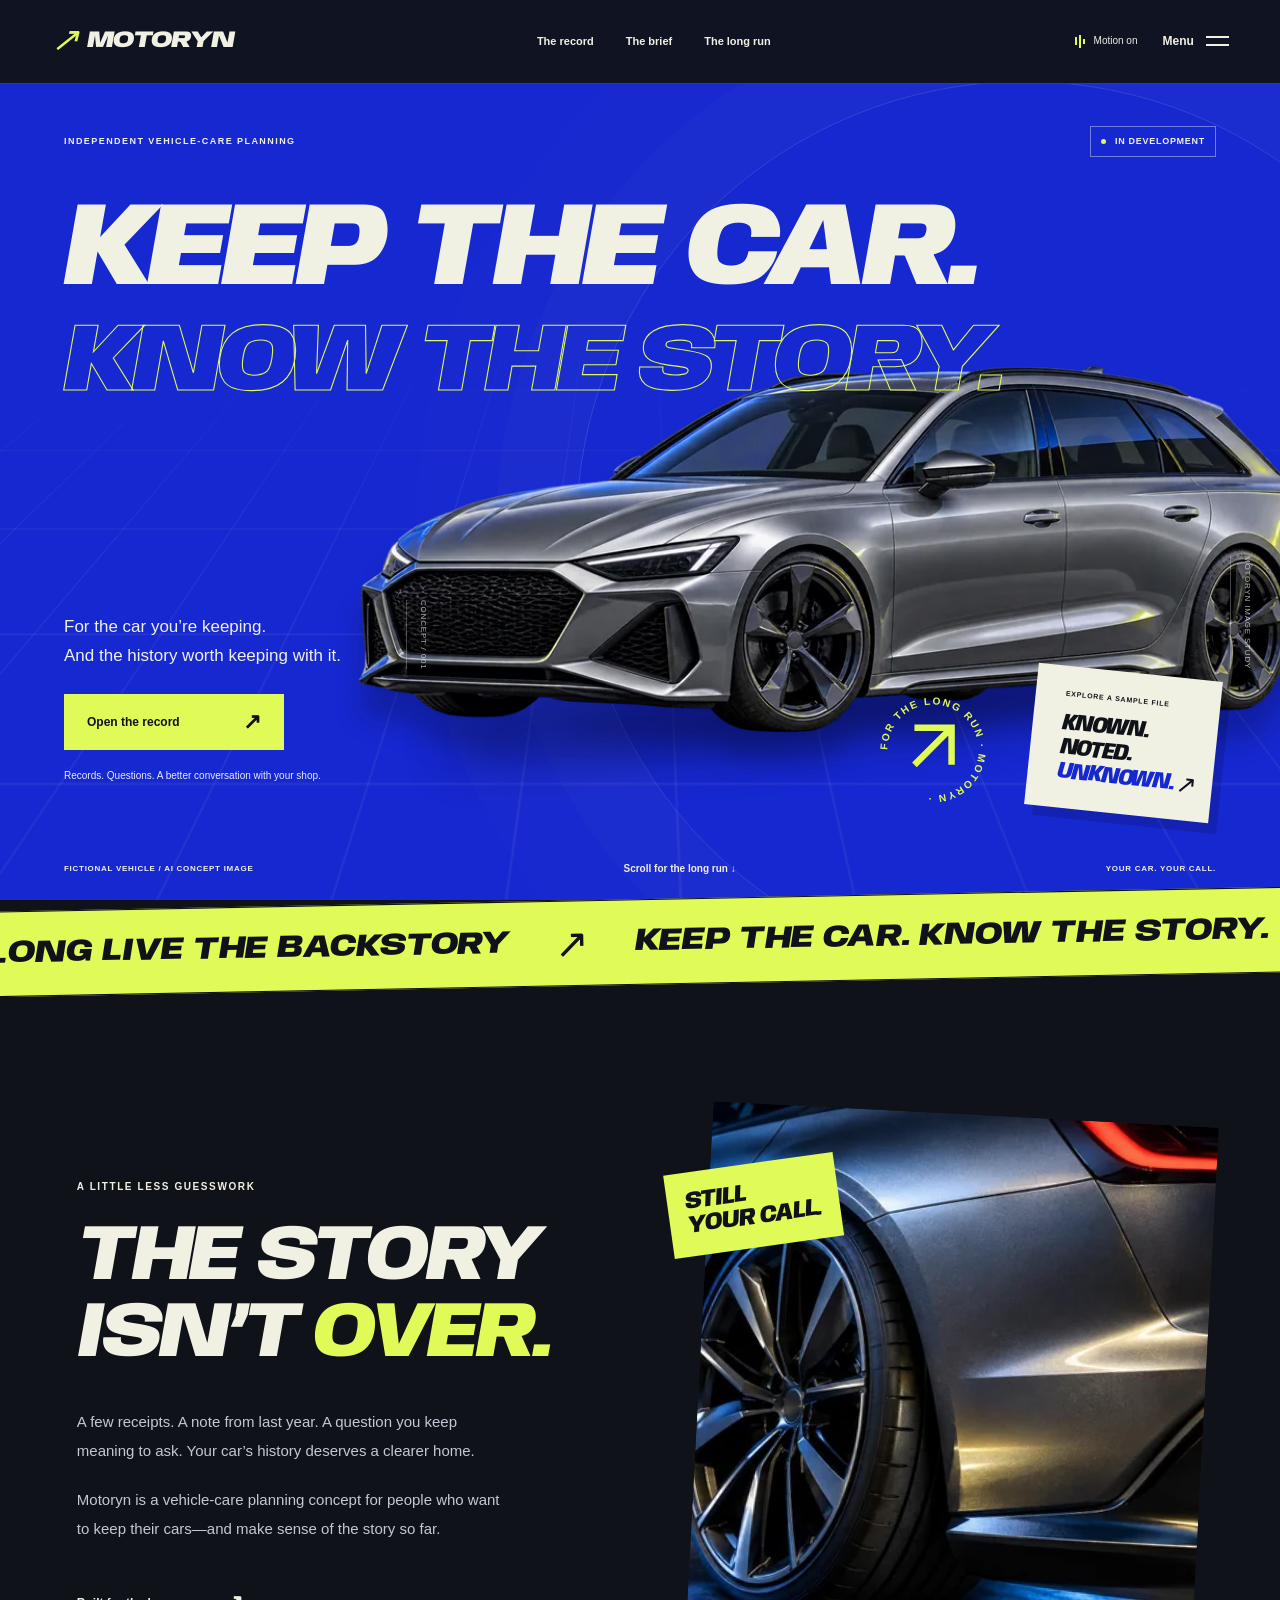
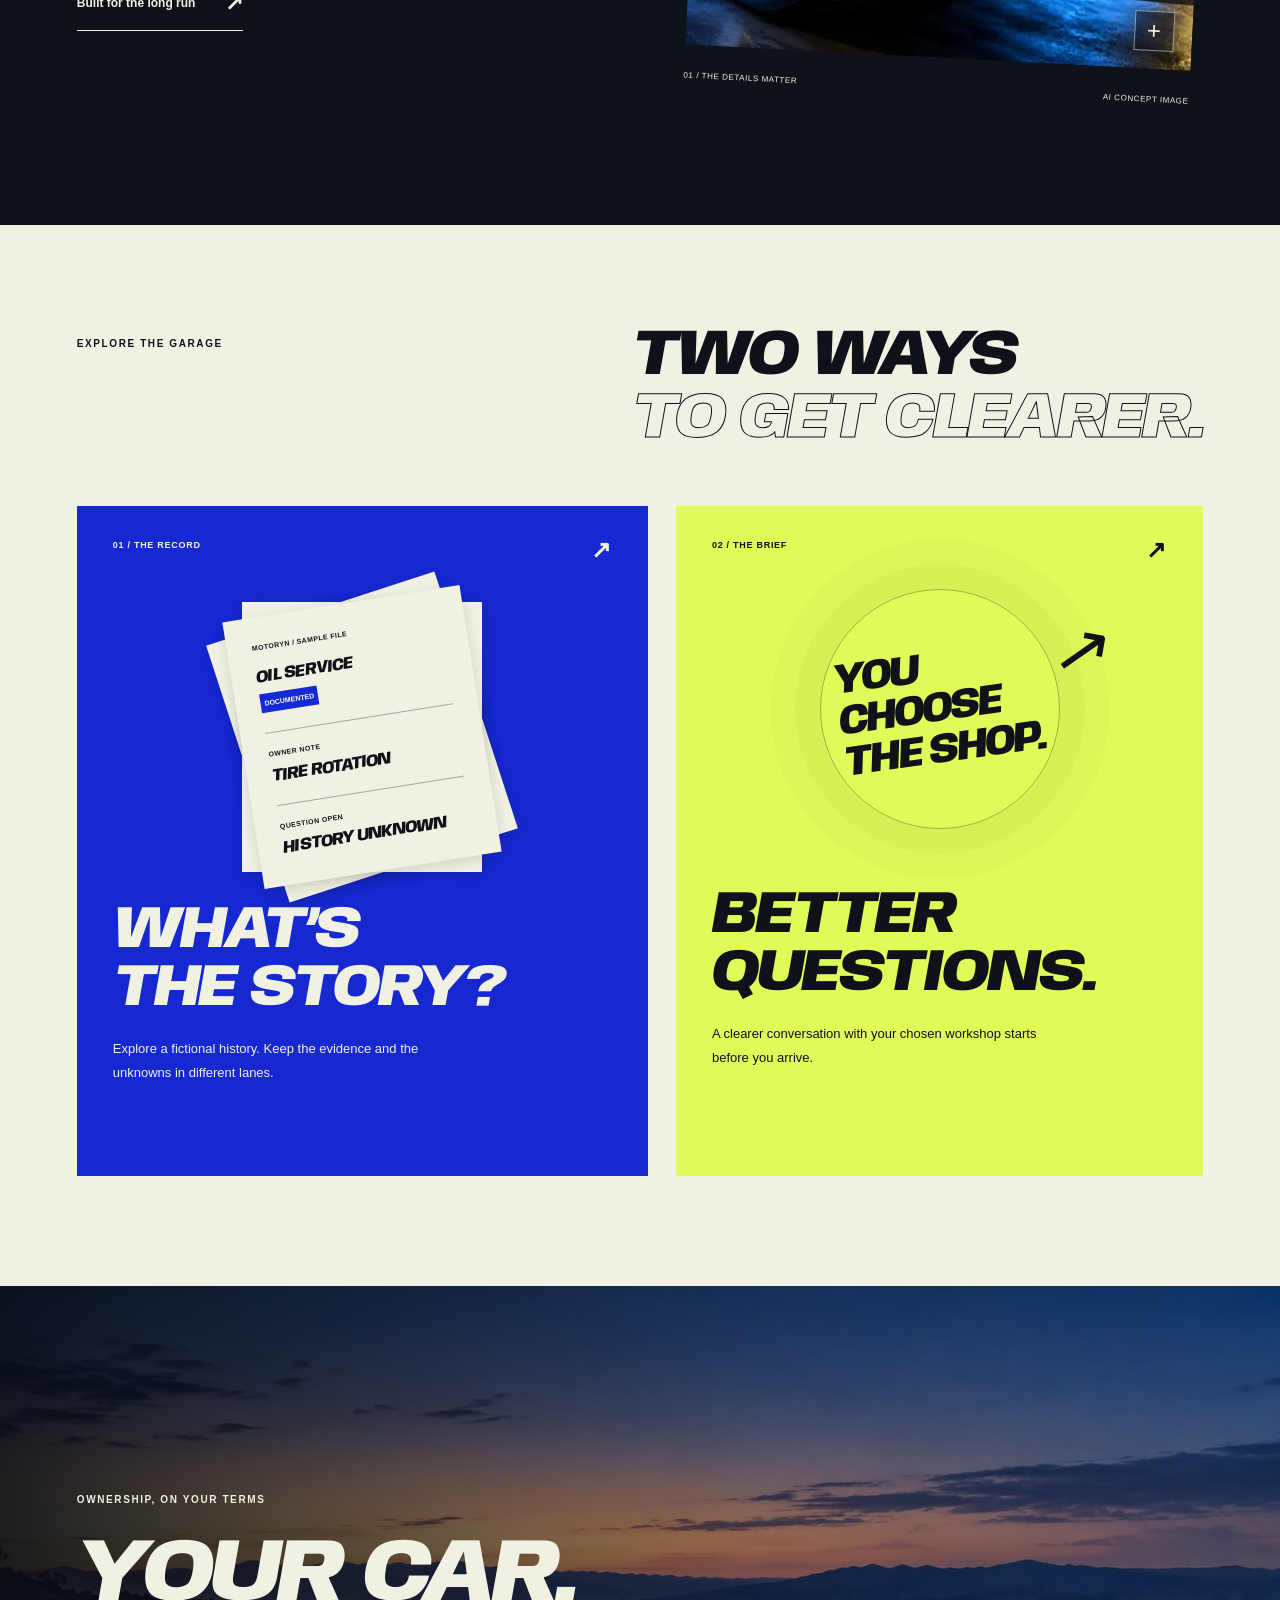
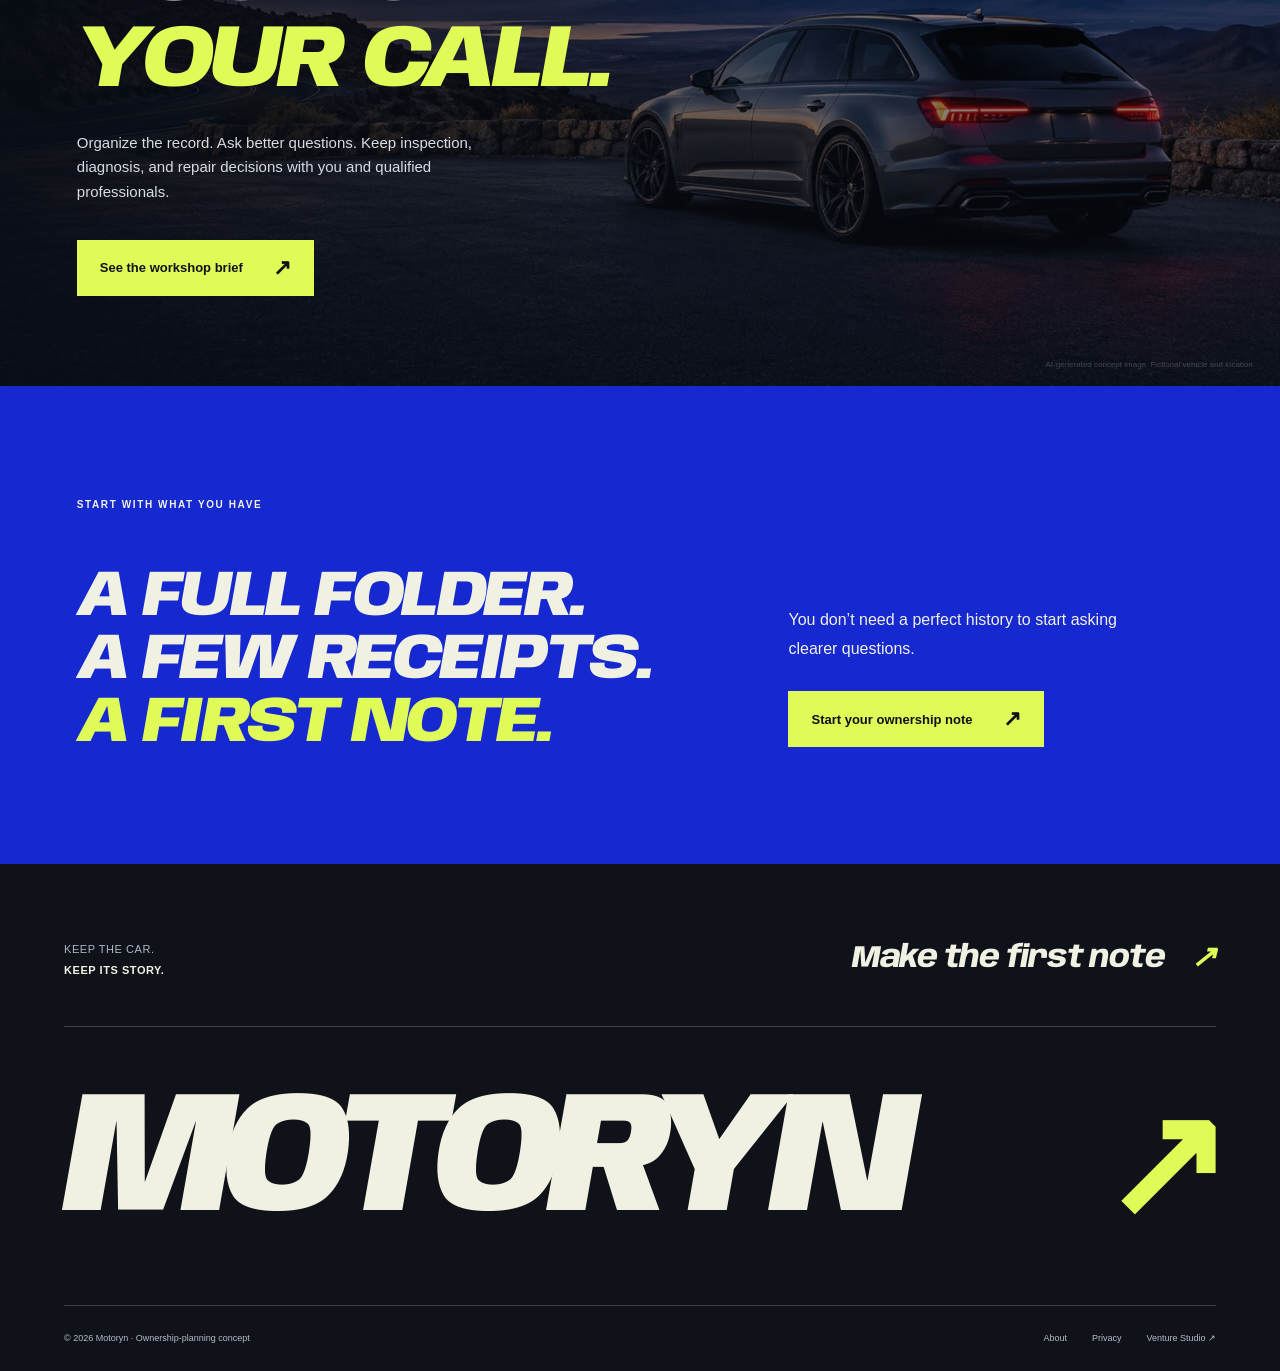
==== commit 1365f8b1: "Redesign Motoryn with an animated automotive garage, linked pages and local note builder" ====
--- a/index.html
+++ b/index.html
@@ -1,407 +1,8 @@
-<!doctype html>
-<html lang="en">
-  <head>
-    <meta charset="utf-8" />
-    <meta name="viewport" content="width=device-width,initial-scale=1" />
-    <title>Motoryn | Keep the car. Know the story.</title>
-    <meta
-      name="description"
-      content="Vehicle-care planning starts with the record. Explore a fictional ownership timeline and a workshop handoff that keeps documented work, owner notes and unknowns separate."
-    />
-    <meta name="theme-color" content="#141713" />
-    <link rel="canonical" href="https://motoryn-amber.vercel.app/" />
-    <meta
-      property="og:title"
-      content="Motoryn | Keep the car. Know the story."
-    />
-    <meta
-      property="og:description"
-      content="Vehicle-care planning starts with the record. Explore a fictional ownership timeline and a workshop handoff that keeps documented work, owner notes and unknowns separate."
-    />
-    <meta property="og:type" content="website" />
-    <meta property="og:url" content="https://motoryn-amber.vercel.app/" />
-    <meta
-      property="og:image"
-      content="https://motoryn-amber.vercel.app/assets/hero.webp"
-    />
-    <meta name="twitter:card" content="summary_large_image" />
-    <link rel="icon" href="assets/favicon.svg" type="image/svg+xml" />
-    <link rel="stylesheet" href="styles.css" />
-    <link rel="preload" as="image" href="assets/hero.webp" />
-    <script src="site.js" defer></script>
-  </head>
-  <body>
-    <a class="skip" href="#main">Skip to content</a>
-    <header class="site-header">
-      <div class="stage-strip">
-        <div class="wrap">
-          <span>Service concept · Pilot in development</span
-          ><a href="https://josephjilovec.com/portfolio/motoryn"
-            >Joseph Jilovec Venture Studio ↗</a
-          >
-        </div>
-      </div>
-      <div class="masthead wrap">
-        <a class="brand" href="#" aria-label="Motoryn home">MOTORYN</a
-        ><button
-          class="nav-toggle"
-          type="button"
-          aria-controls="navigation"
-          aria-expanded="false"
-        >
-          Menu
-        </button>
-        <nav class="nav-links" id="navigation" aria-label="Main navigation">
-          <a href="#record">The ownership record</a
-          ><a href="#handoff">The shop handoff</a
-          ><a href="#start">Organize your next step</a>
-        </nav>
-      </div>
-    </header>
-    <main id="main">
-      <section class="motor-hero">
-        <div class="wrap motor-opening">
-          <p class="eyebrow">Independent vehicle-care planning</p>
-          <h1>KEEP THE CAR.<br /><span>KNOW THE STORY.</span></h1>
-          <div class="motor-intro">
-            <p>
-              Scattered receipts become a service history.<br />Unanswered
-              questions become a better conversation with your shop.
-            </p>
-            <a class="button" href="#record">Open the ownership record ↓</a>
-          </div>
-        </div>
-        <figure class="vehicle-photo">
-          <img
-            src="assets/hero.webp"
-            srcset="assets/hero-768.webp 768w, assets/hero.webp 1536w"
-            sizes="100vw"
-            alt="AI-generated concept of an unbranded graphite wagon in an independent workshop setting"
-            width="1536"
-            height="1024"
-            fetchpriority="high"
-            decoding="async"
-          />
-          <figcaption class="wrap">
-            <span>AN OWNERSHIP-PLANNING CONCEPT</span
-            ><span
-              >AI-generated vehicle and workshop · No inspection or provider
-              network implied.</span
-            >
-          </figcaption>
-        </figure>
-      </section>
-      <section class="ownership-section section" id="record">
-        <div class="wrap">
-          <div class="record-heading">
-            <div>
-              <p class="eyebrow">The record comes first</p>
-              <h2>KNOWN.<br />NOTED.<br /><span>STILL UNKNOWN.</span></h2>
-            </div>
-            <p>
-              A missing receipt does not prove the work was done—or that it is
-              overdue. Keep evidence and questions in separate lanes.
-            </p>
-          </div>
-          <div class="vehicle-file">
-            <div class="vehicle-file-top">
-              <strong>HOUSEHOLD VEHICLE / SAMPLE FILE</strong
-              ><span>FICTIONAL RECORDS · NOT A MAINTENANCE SCHEDULE</span>
-            </div>
-            <div class="record-key">
-              <span><i class="known-dot"></i>Documented</span
-              ><span><i class="note-dot"></i>Owner note</span
-              ><span><i class="unknown-dot"></i>Unknown</span>
-            </div>
-            <div
-              class="service-history"
-              role="group"
-              aria-label="Explore a fictional service record"
-            >
-              <button
-                type="button"
-                class="history-row"
-                data-record="documented"
-                aria-pressed="true"
-              >
-                <span class="history-mark known-dot"></span
-                ><span class="history-date"
-                  >JUN 2024<small>24,000 mi</small></span
-                ><span class="history-item"
-                  ><strong>Oil service</strong
-                  ><small>Invoice included in the fictional file</small></span
-                ><span class="evidence-status">DOCUMENTED ↗</span></button
-              ><button
-                type="button"
-                class="history-row"
-                data-record="noted"
-                aria-pressed="false"
-              >
-                <span class="history-mark note-dot"></span
-                ><span class="history-date"
-                  >APR 2025<small>31,000 mi</small></span
-                ><span class="history-item"
-                  ><strong>Tire rotation</strong
-                  ><small
-                    >Owner recollection; invoice not available</small
-                  ></span
-                ><span class="evidence-status">OWNER NOTE ↗</span></button
-              ><button
-                type="button"
-                class="history-row"
-                data-record="unknown"
-                aria-pressed="false"
-              >
-                <span class="history-mark unknown-dot"></span
-                ><span class="history-date"
-                  >DATE UNKNOWN<small>Mileage unknown</small></span
-                ><span class="history-item"
-                  ><strong>Brake-fluid history</strong
-                  ><small>No supporting record in this sample</small></span
-                ><span class="evidence-status">QUESTION OPEN ↗</span>
-              </button>
-            </div>
-            <div class="record-detail" aria-live="polite">
-              <div>
-                <small id="evidence-label">SOURCE / SAMPLE INVOICE</small>
-                <h3 id="evidence-heading">
-                  Keep the reference with the record.
-                </h3>
-                <p id="evidence-copy">
-                  The fictional invoice supports a dated oil service entry. It
-                  does not establish the current condition of the vehicle.
-                </p>
-              </div>
-              <div>
-                <small>THE NEXT SHOP QUESTION</small>
-                <p id="shop-question">
-                  Which manufacturer guidance applies to this vehicle and its
-                  use? Review the available record before agreeing the next
-                  scope.
-                </p>
-              </div>
-            </div>
-          </div>
-          <p class="record-footnote">
-            Illustrative dates and odometer readings. These entries are not
-            service intervals, condition findings or recommendations for a
-            particular vehicle.
-          </p>
-        </div>
-      </section>
-      <section class="handoff-section section wrap" id="handoff">
-        <div class="handoff-intro">
-          <p class="eyebrow">The Ownership Care Brief</p>
-          <h2>WALK IN WITH<br />BETTER QUESTIONS.</h2>
-          <p>
-            The proposed planning service would organize the history, identify
-            gaps and prepare a focused request for your chosen qualified
-            technician.
-          </p>
-          <div class="responsibility-line">
-            <b>YOU CHOOSE THE SHOP.</b
-            ><span
-              >Inspection, diagnosis, estimates and repair approval stay with
-              you and the appropriate professionals.</span
-            >
-          </div>
-        </div>
-        <article class="shop-sheet">
-          <div class="shop-sheet-head">
-            <span>MOTORYN / WORKSHOP HANDOFF</span><span>SAMPLE ONLY</span>
-          </div>
-          <h3>Let’s verify the history.<br />Then agree the work.</h3>
-          <div class="handoff-item">
-            <span>01</span>
-            <div>
-              <strong>What is documented</strong>
-              <p>
-                Keep dates, odometer readings and source references together.
-              </p>
-            </div>
-          </div>
-          <div class="handoff-item">
-            <span>02</span>
-            <div>
-              <strong>What needs verification</strong>
-              <p>
-                Separate recollection from invoices. Ask the shop to review
-                unknown history and the correct manufacturer guidance.
-              </p>
-            </div>
-          </div>
-          <div class="handoff-item">
-            <span>03</span>
-            <div>
-              <strong>What needs your approval</strong>
-              <p>
-                Ask for an explained inspection scope and written estimate
-                before authorizing work directly with the provider.
-              </p>
-            </div>
-          </div>
-          <div class="sheet-note">
-            No condition certification. No automated diagnosis. No assumed
-            service completion.
-          </div>
-        </article>
-      </section>
-      <section class="ownership-boundary">
-        <div class="wrap">
-          <span>ORGANIZE</span><b>→</b><span>ASK</span><b>→</b
-          ><span>VERIFY WITH A TECHNICIAN</span><b>→</b
-          ><span>UPDATE THE RECORD</span>
-        </div>
-      </section>
-      <section class="start-section section wrap" id="start">
-        <div>
-          <p class="eyebrow">Start where the record stops</p>
-          <h2>WHAT HAVE<br />YOU GOT?</h2>
-          <p>
-            Complete file, a few receipts, or an almost blank folder: describe
-            the gap. Your first note should be about the planning problem.
-          </p>
-          <div class="faq">
-            <details>
-              <summary>Can Motoryn inspect or diagnose the vehicle?</summary>
-              <p>
-                No. A record-planning brief cannot establish condition or
-                replace a qualified technician. Urgent safety concerns should go
-                directly to an appropriate service provider.
-              </p>
-            </details>
-            <details>
-              <summary>
-                Can I book a mechanic or connect my vehicle account?
-              </summary>
-              <p>
-                Booking, telemetry integrations and a vetted provider network
-                are not live. This is an early planning concept; no appointments
-                or payments are taken here.
-              </p>
-            </details>
-            <details>
-              <summary>What would the proposed brief include?</summary>
-              <p>
-                An organized timeline, an explicitly marked set of unknowns, and
-                workshop questions based on the appropriate manufacturer
-                guidance and records available for review.
-              </p>
-            </details>
-          </div>
-        </div>
-        <form class="inquiry motor-inquiry" data-inquiry>
-          <fieldset>
-            <legend>How complete is your record?</legend>
-            <div class="record-coverage">
-              <label
-                ><input
-                  type="radio"
-                  name="coverage"
-                  value="Mostly complete records"
-                  checked
-                /><span>Mostly complete</span></label
-              ><label
-                ><input
-                  type="radio"
-                  name="coverage"
-                  value="Scattered receipts and gaps"
-                /><span>A few gaps</span></label
-              ><label
-                ><input
-                  type="radio"
-                  name="coverage"
-                  value="Little or no service history"
-                /><span>Starting fresh</span></label
-              >
-            </div>
-            <p class="coverage-note" id="coverage-note">
-              Start with the sources you have. Keep a source reference with each
-              dated entry.
-            </p>
-          </fieldset>
-          <label for="goal">What do you want to prepare?</label
-          ><select name="goal" id="goal">
-            <option>An organized service timeline</option>
-            <option>A conversation with my chosen workshop</option>
-            <option>A clearer list of missing records</option>
-            <option>A professional collaboration discussion</option></select
-          ><label for="vehicle"
-            >General vehicle description <span>(optional)</span></label
-          ><input
-            type="text"
-            name="vehicle"
-            id="vehicle"
-            maxlength="100"
-            placeholder="For example, a household wagon kept long term"
-          /><label for="context"
-            >Your main ownership question <span>(optional)</span></label
-          ><textarea
-            name="context"
-            id="context"
-            rows="3"
-            maxlength="600"
-          ></textarea
-          ><button class="button" type="submit" disabled>
-            Assemble my shop questions ↗
-          </button>
-          <p class="local-note">
-            This creates an editable draft in your browser. Nothing is submitted
-            or stored by this site. Do not include a VIN, registration, exact
-            address or unredacted invoices.
-          </p>
-          <noscript
-            ><p>
-              Email
-              <a href="mailto:josephjilovec@pm.me">josephjilovec@pm.me</a> to
-              describe your interest. The draft builder needs JavaScript.
-            </p></noscript
-          >
-          <div class="brief-result" id="brief-result" hidden>
-            <h3 id="brief-heading" tabindex="-1">
-              Your ownership-planning note.
-            </h3>
-            <label for="brief-text">Editable draft</label
-            ><textarea id="brief-text" rows="10"></textarea>
-            <div class="actions">
-              <a
-                class="button"
-                id="email-brief"
-                href="mailto:josephjilovec@pm.me"
-                >Open email draft ↗</a
-              ><button class="copy-button" id="copy-brief" type="button">
-                Copy draft
-              </button>
-            </div>
-            <p class="local-note">
-              Review and send through your email app. Opening a draft does not
-              send it.
-            </p>
-          </div>
-          <p id="copy-status" class="form-status" role="status"></p>
-        </form>
-      </section>
-    </main>
-    <footer class="site-footer">
-      <div class="wrap">
-        <div class="footer-top">
-          <strong>Motoryn</strong>
-          <div class="footer-links">
-            <a href="mailto:josephjilovec@pm.me">Email ↗</a
-            ><a href="https://josephjilovec.com/portfolio/motoryn"
-              >Project file ↗</a
-            ><a href="https://github.com/josephjilovec/motoryn">GitHub ↗</a>
-          </div>
-        </div>
-        <div class="footer-bottom">
-          <p>© 2026 Motoryn · Joseph Jilovec Venture Studio</p>
-          <p>
-            Service concept in development. Pilot scope and availability are not
-            yet established. Photography is AI-generated concept imagery;
-            examples are illustrative.
-          </p>
-        </div>
-      </div>
-    </footer>
-  </body>
-</html>
+<!doctype html><html lang="en" data-motion="off" data-scene="cobalt"><head><meta charset="utf-8"><meta name="viewport" content="width=device-width,initial-scale=1"><meta name="theme-color" content="#1326d9"><title>Keep the car. Know the story. | Motoryn</title><meta name="description" content="A lively new home for your car’s backstory. Explore Motoryn’s vehicle-record and workshop-planning concept."><link rel="canonical" href="https://motoryn-amber.vercel.app/"><meta property="og:type" content="website"><meta property="og:site_name" content="Motoryn"><meta property="og:title" content="Keep the car. Know the story. | Motoryn"><meta property="og:description" content="A lively new home for your car’s backstory. Explore Motoryn’s vehicle-record and workshop-planning concept."><meta property="og:url" content="https://motoryn-amber.vercel.app/"><meta property="og:image" content="https://motoryn-amber.vercel.app/assets/long-run-1600.webp"><meta name="twitter:card" content="summary_large_image"><link rel="icon" href="/assets/favicon.svg" type="image/svg+xml"><link rel="preload" href="/assets/fonts/anybody-italic-variable.ttf" as="font" type="font/ttf" crossorigin><link rel="stylesheet" href="/styles.css?v=motoryn-motion-1"><script src="/site.js?v=motoryn-motion-1" defer></script></head><body class="page-home"><a class="skip" href="#main">Skip to content</a><header class="site-header"><a class="brand" href="/" aria-label="Motoryn home"><span class="brand-symbol" aria-hidden="true">↗</span><span>MOTORYN</span></a><nav class="site-nav" aria-label="Primary"><a href="/the-record/">The record</a><a href="/the-brief/">The brief</a><a href="/about/">The long run</a></nav><div class="header-tools"><button class="motion-control only-js" type="button" data-motion-toggle aria-pressed="false"><span class="motion-bars" aria-hidden="true"><i></i><i></i><i></i></span><span data-motion-label>Motion on</span></button><button class="menu-button only-js" type="button" data-menu-open aria-haspopup="dialog" aria-controls="site-menu" aria-expanded="false"><span>Menu</span><i aria-hidden="true"></i></button></div><div class="reading-progress" aria-hidden="true"></div></header>
+ <dialog class="menu-dialog" id="site-menu" aria-labelledby="menu-title"><div class="menu-shell"><div class="menu-top"><a class="brand" href="/"><span class="brand-symbol" aria-hidden="true">↗</span><span>MOTORYN</span></a><button class="round-close" type="button" data-close-dialog aria-label="Close menu">×</button></div><div class="menu-meta"><p class="eyebrow" id="menu-title">Choose your next chapter</p><span>YOUR CAR. YOUR CALL.</span></div><nav aria-label="Full site"><a class="menu-link" href="/" aria-current="page"><small>01</small><span>The garage</span><b aria-hidden="true">↗</b></a><a class="menu-link" href="/the-record/"><small>02</small><span>The record</span><b aria-hidden="true">↗</b></a><a class="menu-link" href="/the-brief/"><small>03</small><span>The brief</span><b aria-hidden="true">↗</b></a><a class="menu-link" href="/about/"><small>04</small><span>The long run</span><b aria-hidden="true">↗</b></a><a class="menu-link" href="/start/"><small>05</small><span>Start your note</span><b aria-hidden="true">↗</b></a></nav><div class="menu-bottom"><p>Independent vehicle-care planning.<br>Service concept in development.</p><div class="scene-controls" role="group" aria-label="Color scene"><button type="button" data-scene="cobalt" aria-pressed="true"><i class="scene-dot cobalt-dot"></i>Cobalt</button><button type="button" data-scene="ember" aria-pressed="false"><i class="scene-dot ember-dot"></i>After hours</button></div></div></div></dialog><main id="main">
+<section class="garage-hero" aria-labelledby="hero-title" data-parallax><div class="hero-grid" aria-hidden="true"></div><div class="hero-halo" aria-hidden="true"></div><div class="hero-topline"><p class="eyebrow">Independent vehicle-care planning</p><span class="concept-badge"><i aria-hidden="true"></i>IN DEVELOPMENT</span></div><h1 class="hero-title display" id="hero-title"><span class="title-line">KEEP THE CAR.</span><span class="title-line title-outline">KNOW THE STORY.</span></h1><div class="hero-car-stage"><div class="car-shadow" aria-hidden="true"></div><img class="hero-car" src="/assets/garage-car-1600.webp" srcset="/assets/garage-car-640.webp 640w, /assets/garage-car-960.webp 960w, /assets/garage-car-1600.webp 1600w" sizes="(max-width:760px) 115vw, 73vw" width="1600" height="800" alt="AI-generated concept of an unbranded graphite sport wagon" fetchpriority="high" decoding="async"><span class="car-measure left-measure" aria-hidden="true">CONCEPT / 001</span><span class="car-measure right-measure" aria-hidden="true">MOTORYN IMAGE STUDY</span></div><div class="hero-copy"><p>For the car you’re keeping.<br>And the history worth keeping with it.</p><a class="button primary" href="/the-record/"><span>Open the record</span><span aria-hidden="true">↗</span></a><span class="hero-small">Records. Questions. A better conversation with your shop.</span></div><a class="floating-file" href="/the-record/"><span class="eyebrow">Explore a sample file</span><b>KNOWN.<br>NOTED.<br><em>UNKNOWN.</em></b><span class="file-corner" aria-hidden="true">↗</span></a><svg class="orbit-stamp" viewBox="0 0 140 140" aria-hidden="true"><defs><path id="orbit-text" d="M70,70 m-49,0 a49,49 0 1,1 98,0 a49,49 0 1,1 -98,0"/></defs><text><textPath href="#orbit-text">FOR THE LONG RUN · MOTORYN · </textPath></text><path d="M50 86 90 46M50 46h40v40" fill="none" stroke="currentColor" stroke-width="7"/></svg><div class="hero-bottomline"><span>FICTIONAL VEHICLE / AI CONCEPT IMAGE</span><a href="#long-run">Scroll for the long run ↓</a><span>YOUR CAR. YOUR CALL.</span></div></section>
+<div class="marquee-wrap" aria-hidden="true"><div class="marquee-track"><div class="marquee-rail"><span>LONG LIVE THE BACKSTORY</span><b>↗</b><span>KEEP THE CAR. KNOW THE STORY.</span><b>↗</b><span>LONG LIVE THE BACKSTORY</span><b>↗</b><span>KEEP THE CAR. KNOW THE STORY.</span><b>↗</b></div></div></div>
+<section class="manifesto section" id="long-run"><div class="manifesto-copy"><p class="eyebrow">A little less guesswork</p><h2 class="display">THE STORY<br>ISN’T <span class="accent-text">OVER.</span></h2><p>A few receipts. A note from last year. A question you keep meaning to ask. Your car’s history deserves a clearer home.</p><p>Motoryn is a vehicle-care planning concept for people who want to keep their cars—and make sense of the story so far.</p><a class="button text-button" href="/about/"><span>Built for the long run</span><span aria-hidden="true">↗</span></a></div><figure class="detail-photo tilt-photo"><button class="image-study-button only-js" type="button" data-gallery="wheel-study" aria-label="Enlarge the vehicle detail image"><img class="" src="/assets/wheel-study-1600.webp" srcset="/assets/wheel-study-640.webp 640w, /assets/wheel-study-960.webp 960w, /assets/wheel-study-1600.webp 1536w" sizes="(max-width:760px) 92vw, 50vw" width="1536" height="1024" alt="AI-generated concept detail of a graphite wagon’s wheel, bodywork and rear light" loading="lazy" decoding="async"><span class="image-plus" aria-hidden="true">+</span></button><noscript><img class="" src="/assets/wheel-study-1600.webp" srcset="/assets/wheel-study-640.webp 640w, /assets/wheel-study-960.webp 960w, /assets/wheel-study-1600.webp 1536w" sizes="(max-width:760px) 92vw, 50vw" width="1536" height="1024" alt="AI-generated concept detail of a graphite wagon’s wheel, bodywork and rear light" loading="lazy" decoding="async"></noscript><figcaption><span>01 / THE DETAILS MATTER</span><span>AI CONCEPT IMAGE</span></figcaption><div class="photo-sticker" aria-hidden="true">STILL<br>YOUR CALL.</div></figure></section>
+<section class="garage-links section" aria-labelledby="garage-links-title"><div class="section-heading"><p class="eyebrow">Explore the garage</p><h2 class="display" id="garage-links-title">TWO WAYS<br><span class="outline-dark">TO GET CLEARER.</span></h2></div><div class="garage-link-grid"><a class="garage-tile record-tile" href="/the-record/"><div class="tile-top"><span>01 / THE RECORD</span><span aria-hidden="true">↗</span></div><div class="paper-stack" aria-hidden="true"><i></i><i></i><div><span>MOTORYN / SAMPLE FILE</span><b>OIL SERVICE</b><em>DOCUMENTED</em><hr><span>OWNER NOTE</span><b>TIRE ROTATION</b><hr><span>QUESTION OPEN</span><b>HISTORY UNKNOWN</b></div></div><h3 class="display">WHAT’S<br>THE STORY?</h3><p>Explore a fictional history. Keep the evidence and the unknowns in different lanes.</p></a><a class="garage-tile brief-tile" href="/the-brief/"><div class="tile-top"><span>02 / THE BRIEF</span><span aria-hidden="true">↗</span></div><div class="brief-graphic" aria-hidden="true"><span class="graphic-circle"></span><b>YOU<br>CHOOSE<br>THE SHOP.</b><i>↗</i></div><h3 class="display">BETTER<br>QUESTIONS.</h3><p>A clearer conversation with your chosen workshop starts before you arrive.</p></a></div></section>
+<section class="road-feature"><figure><img class="" src="/assets/long-run-1600.webp" srcset="/assets/long-run-640.webp 640w, /assets/long-run-960.webp 960w, /assets/long-run-1600.webp 1600w" sizes="100vw" width="1600" height="800" alt="AI-generated concept of a graphite wagon parked at a desert overlook at blue hour" loading="lazy" decoding="async"><figcaption>AI-generated concept image. Fictional vehicle and location.</figcaption></figure><div class="road-shade" aria-hidden="true"></div><div class="road-copy"><p class="eyebrow">Ownership, on your terms</p><h2 class="display">YOUR CAR.<br><span class="accent-text">YOUR CALL.</span></h2><p>Organize the record. Ask better questions. Keep inspection, diagnosis, and repair decisions with you and qualified professionals.</p><a class="button primary" href="/the-brief/"><span>See the workshop brief</span><span aria-hidden="true">↗</span></a></div></section>
+<section class="final-call section"><p class="eyebrow">Start with what you have</p><h2 class="display">A FULL FOLDER.<br>A FEW RECEIPTS.<br><span class="accent-text">A FIRST NOTE.</span></h2><div><p>You don’t need a perfect history to start asking clearer questions.</p><a class="button primary" href="/start/"><span>Start your ownership note</span><span aria-hidden="true">↗</span></a></div></section></main><footer class="site-footer"><div class="footer-top"><p>KEEP THE CAR.<br><b>KEEP ITS STORY.</b></p><a class="footer-contact" href="/start/">Make the first note <span aria-hidden="true">↗</span></a></div><a class="footer-wordmark" href="/" aria-label="Motoryn home">MOTORYN<span aria-hidden="true">↗</span></a><div class="footer-bottom"><p>© 2026 Motoryn · Ownership-planning concept</p><nav aria-label="Footer"><a href="/about/">About</a><a href="/privacy/">Privacy</a><a href="https://josephjilovec.com/portfolio/motoryn">Venture Studio ↗</a></nav></div></footer><dialog class="detail-dialog gallery-dialog" id="image-dialog" aria-labelledby="image-dialog-title"><div class="dialog-top"><span class="eyebrow" id="image-dialog-title">Motoryn / Image study</span><button class="round-close" type="button" data-close-dialog aria-label="Close image">×</button></div><img id="gallery-image" alt=""><p id="gallery-caption">AI-generated concept imagery. Not an inspected vehicle, actual facility, or available inventory.</p></dialog></body></html>
--- a/styles.css
+++ b/styles.css
@@ -1,957 +1,32 @@
-* {
-  box-sizing: border-box;
-}
-html {
-  scroll-behavior: smooth;
-  scroll-padding-top: 100px;
-}
-body {
-  margin: 0;
-  -webkit-font-smoothing: antialiased;
-}
-img,
-svg {
-  max-width: 100%;
-  display: block;
-}
-a {
-  color: inherit;
-  text-decoration: none;
-}
-button,
-input,
-select,
-textarea {
-  font: inherit;
-}
-button,
-a,
-input,
-select,
-textarea {
-  touch-action: manipulation;
-}
-button {
-  cursor: pointer;
-}
-button:disabled {
-  cursor: default;
-}
-a:focus-visible,
-button:focus-visible,
-input:focus-visible,
-select:focus-visible,
-textarea:focus-visible,
-summary:focus-visible {
-  outline: 3px solid var(--focus);
-  outline-offset: 5px;
-}
-[hidden] {
-  display: none !important;
-}
-::selection {
-  background: var(--accent);
-  color: var(--ink);
-}
-.skip {
-  position: fixed;
-  top: -100px;
-  left: 12px;
-  z-index: 200;
-  background: var(--ink);
-  color: var(--paper);
-  padding: 16px;
-}
-.skip:focus {
-  top: 12px;
-}
-.wrap {
-  width: min(1280px, 88%);
-  margin-inline: auto;
-}
-.eyebrow {
-  font:
-    600 11px/1.7 Arial,
-    sans-serif;
-  letter-spacing: 2px;
-  text-transform: uppercase;
-}
-.button {
-  display: inline-flex;
-  gap: 24px;
-  align-items: center;
-  justify-content: center;
-  min-height: 48px;
-  padding: 16px 24px;
-  border: 1px solid transparent;
-  font:
-    600 12px/1.4 Arial,
-    sans-serif;
-}
-.text-link {
-  text-decoration: underline;
-  text-underline-offset: 5px;
-  font:
-    13px/1.7 Arial,
-    sans-serif;
-}
-.quiet {
-  font:
-    12px/1.8 Arial,
-    sans-serif;
-}
-.section {
-  padding: 100px 0;
-}
-.section p {
-  line-height: 1.8;
-}
-.site-header {
-  position: relative;
-  z-index: 30;
-}
-.masthead {
-  display: flex;
-  justify-content: space-between;
-  align-items: center;
-  min-height: 94px;
-  gap: 24px;
-}
-.brand {
-  display: inline-block;
-  font-weight: 700;
-}
-.nav-links {
-  display: flex;
-  align-items: center;
-  gap: 28px;
-  font:
-    12px Arial,
-    sans-serif;
-}
-.nav-links a:hover {
-  text-decoration: underline;
-  text-underline-offset: 5px;
-}
-.nav-toggle {
-  display: none;
-  background: transparent;
-  border: 1px solid currentColor;
-  padding: 11px 14px;
-  color: inherit;
-}
-.stage-strip {
-  font:
-    10px/1.6 Arial,
-    sans-serif;
-  letter-spacing: 1px;
-  padding: 9px 0;
-  border-bottom: 1px solid var(--line);
-}
-.stage-strip .wrap {
-  display: flex;
-  justify-content: space-between;
-  gap: 14px;
-}
-.stage-strip a {
-  text-decoration: underline;
-  text-underline-offset: 3px;
-}
-.inquiry label,
-.inquiry legend {
-  display: block;
-  font:
-    600 12px/1.7 Arial,
-    sans-serif;
-  margin: 20px 0 8px;
-}
-.inquiry input[type="text"],
-.inquiry input[type="number"],
-.inquiry select,
-.inquiry textarea,
-.brief-result textarea {
-  display: block;
-  width: 100%;
-  border: 1px solid var(--line);
-  background: var(--field);
-  color: var(--ink);
-  padding: 13px 14px;
-  border-radius: 0;
-  min-height: 48px;
-  font:
-    14px/1.6 Arial,
-    sans-serif;
-}
-.inquiry textarea {
-  resize: vertical;
-}
-.inquiry fieldset {
-  margin: 24px 0;
-  padding: 0;
-  border: 0;
-}
-.inquiry fieldset legend {
-  margin: 0 0 10px;
-}
-.check-option {
-  display: flex !important;
-  align-items: flex-start;
-  gap: 12px;
-  margin: 9px 0 !important;
-  padding: 12px 14px;
-  border: 1px solid var(--line);
-  font-weight: 400 !important;
-  cursor: pointer;
-}
-.check-option input {
-  margin-top: 4px;
-  accent-color: var(--accent);
-  width: 17px;
-  height: 17px;
-  flex-shrink: 0;
-}
-.check-option:has(input:checked) {
-  background: var(--selection);
-}
-.brief-result {
-  margin-top: 28px;
-  padding: 26px;
-  border: 1px solid var(--line);
-  background: var(--field);
-}
-.brief-result h3 {
-  margin: 0 0 12px;
-}
-.brief-result .actions {
-  display: flex;
-  gap: 12px;
-  flex-wrap: wrap;
-  margin-top: 18px;
-}
-.copy-button {
-  background: transparent;
-  color: var(--ink);
-  border: 1px solid var(--line);
-  padding: 13px 18px;
-  font:
-    12px Arial,
-    sans-serif;
-}
-.local-note {
-  font:
-    11px/1.8 Arial,
-    sans-serif;
-  color: var(--muted);
-  margin: 16px 0;
-}
-.site-footer {
-  border-top: 1px solid var(--line);
-  padding: 34px 0 24px;
-  font:
-    11px/1.8 Arial,
-    sans-serif;
-}
-.footer-top {
-  display: flex;
-  justify-content: space-between;
-  gap: 20px;
-  align-items: center;
-  padding-bottom: 25px;
-}
-.footer-links {
-  display: flex;
-  gap: 22px;
-  flex-wrap: wrap;
-}
-.footer-bottom {
-  display: flex;
-  justify-content: space-between;
-  gap: 26px;
-  color: var(--muted);
-}
-.footer-bottom p {
-  margin: 0;
-  max-width: 590px;
-}
-.faq details {
-  border-top: 1px solid var(--line);
-  padding: 20px 0;
-}
-.faq details:last-child {
-  border-bottom: 1px solid var(--line);
-}
-.faq summary {
-  cursor: pointer;
-  font:
-    600 15px/1.6 Arial,
-    sans-serif;
-}
-.faq p {
-  font:
-    14px/1.8 Arial,
-    sans-serif;
-  color: var(--muted);
-  max-width: 700px;
-}
-.demo-label {
-  font:
-    10px/1.7 Arial,
-    sans-serif;
-  text-transform: uppercase;
-  letter-spacing: 1px;
-}
-.two-col {
-  display: grid;
-  grid-template-columns: 1fr 1fr;
-  gap: 8%;
-}
-.form-status {
-  font:
-    12px/1.8 Arial,
-    sans-serif;
-}
-.visually-hidden {
-  position: absolute;
-  width: 1px;
-  height: 1px;
-  padding: 0;
-  margin: -1px;
-  overflow: hidden;
-  clip: rect(0, 0, 0, 0);
-  white-space: nowrap;
-  border: 0;
-}
-@media (max-width: 800px) {
-  html {
-    scroll-padding-top: 25px;
-  }
-  .wrap {
-    width: 88%;
-  }
-  .masthead {
-    min-height: 80px;
-    flex-wrap: wrap;
-    padding: 18px 0;
-  }
-  .nav-toggle {
-    display: block;
-  }
-  .nav-links {
-    display: none;
-    flex-basis: 100%;
-    align-items: stretch;
-    flex-direction: column;
-    gap: 0;
-  }
-  .nav-links[data-open="true"] {
-    display: flex;
-  }
-  .nav-links a {
-    padding: 14px 0;
-  }
-  .stage-strip {
-    font-size: 8px;
-  }
-  .stage-strip .wrap > span {
-    max-width: 58%;
-  }
-  .section {
-    padding: 65px 0;
-  }
-  .two-col {
-    grid-template-columns: 1fr;
-    gap: 30px;
-  }
-  .footer-top,
-  .footer-bottom {
-    align-items: flex-start;
-    flex-direction: column;
-  }
-  .brief-result {
-    padding: 18px;
-  }
-  .button {
-    padding: 15px 19px;
-  }
-}
-@media (prefers-reduced-motion: reduce) {
-  html {
-    scroll-behavior: auto;
-  }
-  *,
-  *:before,
-  *:after {
-    animation: none !important;
-    transition: none !important;
-  }
-}
-:root {
-  --paper: #141713;
-  --ink: #f1f2e9;
-  --accent: #d5ef6b;
-  --muted: #afb7a7;
-  --line: #424b3b;
-  --field: #1d251a;
-  --selection: #344026;
-  --focus: #d5ef6b;
-}
-body {
-  background: var(--paper);
-  color: var(--ink);
-  font-family: Arial, sans-serif;
-}
-.brand {
-  font-size: 23px;
-  font-weight: 800;
-  font-style: italic;
-  letter-spacing: 5px;
-}
-.button {
-  background: var(--accent);
-  color: #182014;
-}
-.button:hover {
-  background: #eff9b7;
-}
-.eyebrow {
-  color: var(--accent);
-}
-.motor-opening {
-  padding: 50px 0 0;
-}
-.motor-opening h1 {
-  font-size: clamp(53px, 8vw, 116px);
-  line-height: 0.97;
-  letter-spacing: -6px;
-  margin: 28px 0 30px;
-  font-weight: 900;
-}
-.motor-opening h1 span {
-  color: var(--accent);
-}
-.motor-intro {
-  display: flex;
-  justify-content: space-between;
-  align-items: center;
-  gap: 35px;
-  position: relative;
-  z-index: 2;
-}
-.motor-intro p {
-  font-size: 16px;
-  line-height: 1.8;
-  color: #c0c9b6;
-}
-.motor-intro .button {
-  flex-shrink: 0;
-}
-.vehicle-photo {
-  position: relative;
-  margin: 10px 0 0;
-  height: 480px;
-  isolation: isolate;
-  overflow: hidden;
-}
-.vehicle-photo:after {
-  content: "";
-  position: absolute;
-  inset: 0;
-  background: linear-gradient(
-    180deg,
-    #141713 0%,
-    #14171300 30%,
-    #14171300 60%,
-    #141713 100%
-  );
-  z-index: 1;
-}
-.vehicle-photo img {
-  position: absolute;
-  width: 100%;
-  height: 100%;
-  object-fit: cover;
-  object-position: 50% 64%;
-  filter: saturate(0.65);
-}
-.vehicle-photo figcaption {
-  position: absolute;
-  z-index: 2;
-  bottom: 25px;
-  left: 6%;
-  right: 6%;
-  display: flex;
-  justify-content: space-between;
-  gap: 25px;
-  font: 8px/1.8 Arial;
-  letter-spacing: 0.5px;
-  color: #d4dccb;
-}
-.vehicle-photo figcaption > span:last-child {
-  max-width: 350px;
-  text-align: right;
-  color: #b8c2ab;
-}
-.ownership-section {
-  background: #e9eddf;
-  color: #263020;
-}
-.record-heading {
-  display: flex;
-  justify-content: space-between;
-  gap: 12%;
-  align-items: end;
-  margin-bottom: 45px;
-}
-.record-heading .eyebrow {
-  color: #607142;
-}
-.record-heading h2 {
-  font-size: clamp(43px, 6vw, 80px);
-  line-height: 0.97;
-  letter-spacing: -4px;
-  margin: 25px 0 0;
-}
-.record-heading h2 span {
-  color: #788468;
-}
-.record-heading > p {
-  max-width: 380px;
-  font: 17px/1.9 Arial;
-  color: #536047;
-  margin: 0 0 6px;
-}
-.vehicle-file {
-  border: 1px solid #bcc8af;
-  background: #f7f8ee;
-}
-.vehicle-file-top {
-  display: flex;
-  justify-content: space-between;
-  gap: 25px;
-  padding: 23px 27px;
-  border-bottom: 1px solid #cbd3be;
-  font: 9px/1.8 monospace;
-  letter-spacing: 1px;
-}
-.vehicle-file-top > span {
-  font-size: 8px;
-  color: #667759;
-}
-.record-key {
-  display: flex;
-  gap: 30px;
-  padding: 22px 27px;
-  font: 10px Arial;
-  color: #667759;
-}
-.record-key > span {
-  display: flex;
-  align-items: center;
-  gap: 8px;
-}
-.record-key i,
-.history-mark {
-  width: 9px;
-  height: 9px;
-  display: inline-block;
-  border-radius: 50%;
-  flex-shrink: 0;
-}
-.known-dot {
-  background: #4d7746;
-}
-.note-dot {
-  background: #b79538;
-}
-.unknown-dot {
-  border: 1px solid #6b795e;
-  background: transparent;
-}
-.history-row {
-  width: 100%;
-  border: 0;
-  border-top: 1px solid #cbd3be;
-  background: transparent;
-  color: #263020;
-  display: grid;
-  grid-template-columns: 12px 0.7fr 1.4fr 0.7fr;
-  gap: 25px;
-  align-items: center;
-  text-align: left;
-  padding: 28px;
-  font: 13px Arial;
-}
-.history-row:hover {
-  background: #edf1e1;
-}
-.history-row[aria-pressed="true"] {
-  background: #e0e8cc;
-  box-shadow: inset 4px 0 0 #6b884a;
-}
-.history-row small {
-  font: 10px/1.8 Arial;
-  color: #667759;
-  display: block;
-  margin-top: 9px;
-}
-.history-date {
-  font: 11px/1.5 monospace;
-}
-.history-item strong {
-  font-size: 18px;
-  font-weight: 500;
-}
-.evidence-status {
-  font: 8px/1.8 monospace;
-  letter-spacing: 0.4px;
-  text-align: right;
-  color: #536c3c;
-}
-.record-detail {
-  display: grid;
-  grid-template-columns: 1fr 1fr;
-  gap: 9%;
-  padding: 33px 35px;
-  background: #283b28;
-  color: #edf3df;
-  min-height: 245px;
-}
-.record-detail small {
-  font: 8px/1.8 monospace;
-  letter-spacing: 0.8px;
-  color: #b9d08d;
-}
-.record-detail h3 {
-  font-size: 22px;
-  line-height: 1.2;
-  letter-spacing: -0.7px;
-  margin: 18px 0;
-}
-.record-detail p {
-  font: 12px/1.9 Arial;
-  color: #c4cfb5;
-}
-.record-detail > div:last-child > p {
-  font-size: 16px;
-  margin-top: 20px;
-}
-.record-footnote {
-  font: 10px/1.9 Arial;
-  color: #667759;
-  max-width: 800px;
-  margin: 22px 0 0;
-}
-.handoff-section {
-  display: grid;
-  grid-template-columns: 1fr 1.05fr;
-  gap: 10%;
-  align-items: center;
-}
-.handoff-intro h2,
-.start-section h2 {
-  font-size: clamp(40px, 5.1vw, 70px);
-  line-height: 1;
-  letter-spacing: -3px;
-  margin: 25px 0 30px;
-}
-.handoff-intro > p:not(.eyebrow) {
-  font: 16px/1.9 Arial;
-  color: var(--muted);
-}
-.responsibility-line {
-  display: grid;
-  gap: 15px;
-  border-top: 1px solid var(--line);
-  padding-top: 25px;
-  margin-top: 35px;
-  font: 11px/1.9 Arial;
-}
-.responsibility-line b {
-  font-size: 10px;
-  letter-spacing: 1px;
-  color: var(--accent);
-}
-.responsibility-line span {
-  color: var(--muted);
-  max-width: 370px;
-}
-.shop-sheet {
-  background: #f3f4e9;
-  color: #293721;
-  padding: 35px;
-  transform: rotate(-1deg);
-}
-.shop-sheet-head {
-  display: flex;
-  justify-content: space-between;
-  gap: 20px;
-  border-bottom: 1px solid #cbd3be;
-  padding-bottom: 22px;
-  font: 8px/1.8 monospace;
-  letter-spacing: 0.5px;
-}
-.shop-sheet h3 {
-  font-size: 27px;
-  line-height: 1.2;
-  letter-spacing: -1px;
-  margin: 30px 0;
-}
-.handoff-item {
-  display: flex;
-  gap: 23px;
-  padding: 21px 0;
-  border-top: 1px solid #cbd3be;
-}
-.handoff-item > span {
-  font: 9px monospace;
-  color: #677c50;
-  padding-top: 3px;
-}
-.handoff-item strong {
-  font: 600 13px Arial;
-}
-.handoff-item p {
-  font: 12px/1.9 Arial;
-  color: #677358;
-  margin: 10px 0 0;
-}
-.sheet-note {
-  font: 9px/1.8 Arial;
-  color: #677358;
-  border-top: 1px solid #cbd3be;
-  padding-top: 20px;
-}
-.ownership-boundary {
-  border-block: 1px solid var(--line);
-  padding: 27px 0;
-}
-.ownership-boundary > .wrap {
-  display: flex;
-  justify-content: space-between;
-  align-items: center;
-  gap: 25px;
-  font: 9px/1.8 monospace;
-  letter-spacing: 0.7px;
-}
-.ownership-boundary b {
-  color: var(--accent);
-}
-.start-section {
-  display: grid;
-  grid-template-columns: 1fr 1fr;
-  gap: 12%;
-  align-items: start;
-}
-.start-section > div > p:not(.eyebrow) {
-  font: 15px/1.9 Arial;
-  color: var(--muted);
-  margin-bottom: 35px;
-}
-.motor-inquiry {
-  border: 1px solid var(--line);
-  background: #1a2117;
-  padding: 30px;
-}
-.motor-inquiry > fieldset {
-  margin-top: 0;
-}
-.record-coverage {
-  display: grid;
-  grid-template-columns: repeat(3, 1fr);
-  gap: 5px;
-}
-.record-coverage label {
-  margin: 0;
-  font-weight: 400;
-  cursor: pointer;
-  position: relative;
-}
-.record-coverage input {
-  position: absolute;
-  opacity: 0;
-  width: 1px;
-  height: 1px;
-}
-.record-coverage span {
-  font: 10px Arial;
-  display: flex;
-  align-items: center;
-  justify-content: center;
-  padding: 14px 7px;
-  border: 1px solid var(--line);
-  min-height: 50px;
-  text-align: center;
-}
-.record-coverage input:checked + span {
-  background: var(--accent);
-  color: #182014;
-  border-color: var(--accent);
-}
-.record-coverage input:focus-visible + span {
-  outline: 3px solid var(--focus);
-  outline-offset: 4px;
-}
-.coverage-note {
-  font: 11px/1.9 Arial;
-  color: var(--muted);
-  min-height: 55px;
-}
-.motor-inquiry .button {
-  width: 100%;
-  margin-top: 22px;
-}
-.site-footer {
-  background: #10150e;
-}
-@media (max-width: 1100px) {
-  .motor-opening h1 {
-    font-size: 91px;
-  }
-  .record-heading {
-    gap: 7%;
-  }
-  .history-row {
-    gap: 17px;
-    padding: 24px;
-  }
-  .record-detail {
-    gap: 6%;
-  }
-  .handoff-section {
-    gap: 7%;
-  }
-  .shop-sheet {
-    padding: 28px;
-  }
-  .start-section {
-    gap: 7%;
-  }
-}
-@media (max-width: 800px) {
-  .motor-opening {
-    padding-top: 30px;
-  }
-  .motor-opening h1 {
-    font-size: clamp(45px, 10vw, 75px);
-    letter-spacing: -2.8px;
-    line-height: 1.02;
-  }
-  .motor-intro {
-    display: block;
-  }
-  .motor-intro p {
-    font-size: 14px;
-  }
-  .motor-intro .button {
-    margin-top: 15px;
-  }
-  .vehicle-photo {
-    height: 350px;
-    margin-top: 30px;
-  }
-  .vehicle-photo img {
-    object-position: 56% center;
-  }
-  .vehicle-photo figcaption {
-    flex-direction: column;
-    gap: 10px;
-    font-size: 7px;
-  }
-  .vehicle-photo figcaption > span:last-child {
-    text-align: left;
-    max-width: 290px;
-  }
-  .record-heading {
-    display: block;
-  }
-  .record-heading h2 {
-    font-size: 48px;
-    letter-spacing: -2px;
-  }
-  .record-heading > p {
-    font-size: 15px;
-    margin-top: 25px;
-  }
-  .vehicle-file-top {
-    display: block;
-    padding: 20px;
-    font-size: 8px;
-  }
-  .vehicle-file-top > span {
-    display: block;
-    margin-top: 10px;
-    font-size: 7px;
-  }
-  .record-key {
-    gap: 16px;
-    padding: 20px;
-    font-size: 8px;
-  }
-  .history-row {
-    grid-template-columns: 9px 0.65fr 1.35fr;
-    gap: 12px;
-    padding: 24px 18px;
-  }
-  .history-item strong {
-    font-size: 15px;
-  }
-  .history-row small {
-    font-size: 9px;
-  }
-  .history-date {
-    font-size: 9px;
-  }
-  .evidence-status {
-    grid-column: 2/-1;
-    text-align: left;
-    font-size: 7px;
-  }
-  .record-detail {
-    grid-template-columns: 1fr;
-    gap: 20px;
-    padding: 25px;
-    min-height: 370px;
-  }
-  .record-detail > div:last-child {
-    border-top: 1px solid #526146;
-    padding-top: 18px;
-  }
-  .record-detail > div:last-child > p {
-    font-size: 14px;
-  }
-  .handoff-section,
-  .start-section {
-    grid-template-columns: 1fr;
-    gap: 35px;
-  }
-  .handoff-intro h2,
-  .start-section h2 {
-    font-size: 45px;
-    letter-spacing: -2px;
-  }
-  .shop-sheet {
-    padding: 25px;
-    transform: none;
-  }
-  .shop-sheet h3 {
-    font-size: 25px;
-  }
-  .ownership-boundary > .wrap {
-    flex-wrap: wrap;
-    justify-content: flex-start;
-    gap: 12px;
-    font-size: 8px;
-  }
-  .motor-inquiry {
-    padding: 22px;
-  }
-  .record-coverage span {
-    font-size: 9px;
-  }
-  .brand {
-    font-size: 19px;
-    letter-spacing: 3px;
-  }
-}
+@font-face{font-family:Anybody;src:url('/assets/fonts/anybody-italic-variable.ttf') format('truetype');font-weight:100 900;font-style:italic;font-stretch:50% 150%;font-display:swap}
+:root{--ink:#10121a;--paper:#f1f1e3;--night:#101219;--scene:#1628cf;--scene-deep:#101986;--accent:#e0fa58;--muted:#bfc4d5;--line:#ffffff32;--display:Anybody,'Arial Black',Impact,sans-serif;--scroll:0;--pointer-x:0;--pointer-y:0;color-scheme:dark}
+:root[data-scene=ember]{--scene:#84224c;--scene-deep:#371a4d;--accent:#ffb976}
+*{box-sizing:border-box}html{scroll-behavior:smooth;scroll-padding-top:100px}body{margin:0;background:var(--night);color:var(--paper);font:400 15px/1.65 Arial,Helvetica,sans-serif;-webkit-font-smoothing:antialiased}button,input,textarea,select{font:inherit}button,a{touch-action:manipulation}a{color:inherit;text-decoration:none}button{cursor:pointer}button:disabled{cursor:default}img,svg{display:block;max-width:100%}img{height:auto}button{color:inherit}button,input,select,textarea{border-radius:0}button{border:0}h1,h2,h3,p{margin-top:0}p{margin-bottom:1.4em}[hidden]{display:none!important}::selection{background:var(--accent);color:var(--ink)}a:focus-visible,button:focus-visible,input:focus-visible,textarea:focus-visible,select:focus-visible,summary:focus-visible{outline:3px solid var(--accent);outline-offset:6px}.skip{position:fixed;top:-100px;left:16px;padding:14px 20px;background:var(--accent);color:var(--ink);z-index:200}.skip:focus{top:12px}.only-js{display:none!important}.js .only-js{display:inline-flex!important}.display{font-family:var(--display);font-style:italic;font-weight:850;font-variation-settings:'wdth' 110,'wght' 850;line-height:.98;letter-spacing:-.055em;text-transform:uppercase}.eyebrow{font:700 10px/1.7 Arial,sans-serif;letter-spacing:.16em;text-transform:uppercase}.accent-text{color:var(--accent)}.outline-dark{-webkit-text-stroke:1px currentColor;color:transparent;text-shadow:0 0 0 transparent}.small-note{font-size:11px;line-height:1.9;color:var(--muted)}.section{padding:100px 6vw}.button{display:inline-flex;align-items:center;justify-content:space-between;gap:30px;min-height:54px;padding:16px 22px;font-weight:700;font-size:13px;line-height:1.5;border:1px solid transparent;position:relative;transition:background .25s,color .25s,transform .25s}.button>span[aria-hidden]{font-size:22px;line-height:1}.button.primary{background:var(--accent);color:var(--ink)}.button.primary:hover{background:var(--paper);transform:translateY(-3px)}.button.secondary{background:transparent;border-color:currentColor}.button.secondary:hover{background:var(--paper);color:var(--ink)}.button.text-button{padding-inline:0;border:0;border-bottom:1px solid currentColor;min-height:45px;background:transparent;justify-content:flex-start;font-size:12px}.button.text-button:hover{gap:40px}.concept-badge{display:inline-flex;align-items:center;gap:9px;border:1px solid #ffffff65;padding:7px 10px;font-size:9px;font-weight:700;letter-spacing:.08em;white-space:nowrap}.concept-badge i{width:5px;height:5px;background:var(--accent);border-radius:50%}
+/* An editorial garage, with motion built as progressive enhancement. */
+.site-header{height:84px;padding:0 4vw;position:fixed;top:0;left:0;right:0;z-index:70;background:#101219f2;backdrop-filter:blur(15px);border-bottom:1px solid var(--line);display:flex;align-items:center;justify-content:space-between;gap:30px}.brand{display:inline-flex;align-items:center;gap:9px;font-family:var(--display);font-style:italic;font-variation-settings:'wdth' 125,'wght' 900;font-size:23px;letter-spacing:-.06em;line-height:1;flex-shrink:0}.brand-symbol{color:var(--accent);font-size:34px;line-height:1}.site-nav{display:flex;gap:32px;align-items:center}.site-nav a{font-size:11px;font-weight:700;position:relative;padding-block:12px}.site-nav a:after{content:'';position:absolute;bottom:5px;left:0;width:100%;height:2px;background:var(--accent);transform:scaleX(0);transform-origin:left;transition:transform .25s}.site-nav a:hover:after,.site-nav a[aria-current=page]:after{transform:scaleX(1)}.header-tools{display:flex;align-items:center;gap:25px}.motion-control{background:none;align-items:center;gap:9px;font-size:10px;padding:10px 0;white-space:nowrap}.motion-bars{display:flex;align-items:center;gap:2px;height:14px}.motion-bars i{width:2px;height:8px;background:var(--accent)}.motion-bars i:nth-child(2){height:13px}.motion-bars i:nth-child(3){height:5px}.menu-button{align-items:center;gap:12px;padding:10px 0;background:none;font-size:12px;font-weight:700}.menu-button i{position:relative;display:block;width:23px;height:10px;border-top:2px solid currentColor;border-bottom:2px solid currentColor}.reading-progress{position:absolute;bottom:-1px;left:0;width:100%;height:2px;background:var(--accent);transform:scaleX(var(--scroll));transform-origin:left}
+.garage-hero{height:100svh;min-height:860px;max-height:1100px;isolation:isolate;position:relative;padding:126px 5vw 0;background:var(--scene);overflow:hidden}.hero-topline{display:flex;justify-content:space-between;align-items:center;position:relative;z-index:5}.hero-topline p{margin:0;font-size:9px}.hero-title{font-size:clamp(70px,9.2vw,160px);margin:34px 0 0;position:relative;z-index:4;pointer-events:none;font-variation-settings:'wdth' 112,'wght' 900;letter-spacing:-.065em;line-height:1.02}.hero-title .title-line{display:block;white-space:nowrap}.hero-title .title-outline{font-size:.815em;color:transparent;-webkit-text-stroke:1.1px var(--accent);margin-top:4px;transform-origin:left}.hero-car-stage{position:absolute;top:285px;right:-5vw;width:78vw;max-width:1300px;z-index:3;transform:translate(calc(var(--pointer-x)*-9px),calc(var(--pointer-y)*-5px));transition:transform .8s cubic-bezier(.16,1,.3,1)}.hero-car{width:100%;filter:drop-shadow(0 30px 12px #05063445);will-change:transform}.car-shadow{position:absolute;left:10%;right:12%;bottom:10%;height:8%;background:#080929a3;filter:blur(24px);border-radius:50%;transform:rotate(-5deg)}.hero-copy{position:absolute;z-index:6;bottom:115px;left:5vw;width:310px}.hero-copy>p{font-size:17px;line-height:1.7;margin-bottom:23px}.hero-copy .button{font-size:12px;min-width:220px}.hero-small{display:block;font-size:10px;line-height:1.8;max-width:260px;margin-top:17px;color:#e9ebff}.hero-grid{position:absolute;inset:38% -60% -120%;z-index:-1;background-image:linear-gradient(#ffffff10 1px,transparent 1px),linear-gradient(90deg,#ffffff10 1px,transparent 1px);background-size:75px 75px;transform:perspective(600px) rotateX(55deg);transform-origin:center top;mask-image:linear-gradient(transparent,#000 15%,#000)}.hero-halo{position:absolute;width:70vw;height:70vw;right:-15%;top:9%;border:1px solid #ffffff22;border-radius:50%;z-index:-1;box-shadow:0 0 0 80px #ffffff04,0 0 0 160px #ffffff03}.car-measure{position:absolute;font-size:8px;letter-spacing:.1em;color:#ffffffad;writing-mode:vertical-rl;bottom:23%;border-left:1px solid #ffffff45;padding-left:10px}.left-measure{left:6%}.right-measure{right:9%}.floating-file{position:absolute;right:5vw;bottom:86px;background:var(--paper);color:var(--ink);padding:22px 30px;width:185px;z-index:5;transform:rotate(6deg);box-shadow:9px 10px 0 #0002;transition:transform .4s}.floating-file .eyebrow{display:block;font-size:7px;letter-spacing:.11em;margin-bottom:12px}.floating-file b{font:850 italic 23px/.98 var(--display);font-variation-settings:'wdth' 90,'wght' 850;letter-spacing:-.045em}.floating-file em{font-style:inherit;color:var(--scene)}.floating-file:hover{transform:rotate(0deg) translateY(-9px)}.file-corner{position:absolute;right:15px;bottom:16px;font-size:25px}.orbit-stamp{position:absolute;z-index:5;right:22vw;bottom:85px;width:130px;height:130px;color:var(--accent)}.orbit-stamp text{fill:currentColor;font:700 11px Arial,sans-serif;letter-spacing:2px}.hero-bottomline{position:absolute;left:5vw;right:5vw;bottom:23px;display:flex;justify-content:space-between;gap:25px;align-items:center;z-index:5;font-size:8px;font-weight:700;letter-spacing:.09em}.hero-bottomline>a{font-size:10px;text-transform:none;letter-spacing:0}.marquee-track{overflow:hidden;background:var(--accent);color:var(--ink);border-block:1px solid var(--ink);padding:21px 0;transform:rotate(-1.1deg) scale(1.02);position:relative;z-index:7}.marquee-rail{display:flex;align-items:center;gap:45px;width:max-content;font-family:var(--display);font-style:italic;font-size:clamp(19px,2.4vw,38px);font-weight:850;font-variation-settings:'wdth' 120,'wght' 850;line-height:1;letter-spacing:-.025em;white-space:nowrap}.marquee-rail b{font:400 40px/1 Arial}
+.manifesto{display:grid;grid-template-columns:1fr 1fr;gap:9vw;align-items:center;padding-block:130px}.manifesto-copy{max-width:560px}.manifesto h2{font-size:clamp(55px,6.1vw,99px);margin:25px 0 35px}.manifesto-copy>p:not(.eyebrow){color:#c5c8d4;font-size:15px;line-height:1.9;max-width:430px}.manifesto .text-button{margin-top:12px}.detail-photo{margin:0;position:relative}.tilt-photo{transform:rotate(3deg);transition:transform .6s}.tilt-photo:hover{transform:rotate(0deg)}.detail-photo .image-study-button{padding:0;width:100%;background:transparent;position:relative;overflow:hidden}.detail-photo img{width:100%;aspect-ratio:4/4.3;object-fit:cover}.image-plus{position:absolute;right:18px;bottom:18px;width:40px;height:40px;border:1px solid #ffffff80;background:#10121970;display:flex;align-items:center;justify-content:center;font-size:24px;transition:transform .3s}.image-study-button:hover .image-plus{transform:rotate(90deg)}.detail-photo figcaption{display:flex;justify-content:space-between;gap:20px;font-size:8px;margin-top:17px;letter-spacing:.07em}.photo-sticker{position:absolute;left:-40px;top:60px;background:var(--accent);color:var(--ink);padding:18px;font:850 italic 24px/1 var(--display);letter-spacing:-.04em;transform:rotate(-11deg)}.garage-links{background:var(--paper);color:var(--ink);padding-block:100px 110px}.section-heading{display:flex;justify-content:space-between;align-items:start;gap:8vw;margin-bottom:55px}.section-heading>.eyebrow{min-width:150px;padding-top:10px}.section-heading h2{font-size:clamp(45px,5vw,81px);margin:0;max-width:900px}.outline-dark{-webkit-text-stroke:1px var(--ink)}.garage-link-grid{display:grid;grid-template-columns:1.04fr .96fr;gap:28px}.garage-tile{padding:32px 36px 40px;position:relative;min-width:0;overflow:hidden;min-height:670px;transition:transform .45s,box-shadow .45s}.garage-tile:hover{transform:translateY(-8px);box-shadow:10px 15px 0 #10121922}.record-tile{background:var(--scene);color:var(--paper)}.brief-tile{background:var(--accent);color:var(--ink)}.tile-top{display:flex;justify-content:space-between;gap:20px;font-size:9px;font-weight:700;letter-spacing:.08em;position:relative;z-index:2}.tile-top>span:last-child{font-size:24px;line-height:1}.garage-tile h3{font-size:clamp(40px,4.6vw,73px);margin:30px 0 20px;letter-spacing:-.05em}.garage-tile>p{font-size:13px;max-width:360px;margin:0;line-height:1.8}.paper-stack{position:relative;height:270px;margin:40px auto 25px;width:240px;transform:rotate(-9deg);transition:transform .5s}.paper-stack>i,.paper-stack>div{position:absolute;inset:0;background:var(--paper);color:var(--ink);box-shadow:0 4px 14px #0002}.paper-stack>i:first-child{transform:rotate(-9deg)}.paper-stack>i:nth-child(2){transform:rotate(9deg)}.paper-stack>div{padding:25px}.paper-stack span{display:block;font-size:7px;font-weight:700;letter-spacing:.06em;margin-bottom:14px}.paper-stack b{display:block;font:800 italic 17px var(--display);letter-spacing:-.04em}.paper-stack em{display:inline-block;font-style:normal;font-size:7px;font-weight:700;background:#1529d6;color:#fff;padding:4px;margin-top:8px}.paper-stack hr{border:0;border-top:1px solid #a8a99d;margin:20px 0 15px}.paper-stack hr+span{margin-bottom:7px}.garage-tile:hover .paper-stack{transform:rotate(0deg) translateY(-4px)}.brief-graphic{height:295px;position:relative;display:flex;align-items:center;justify-content:center}.graphic-circle{position:absolute;width:240px;height:240px;border:1px solid #10121950;border-radius:50%;box-shadow:0 0 0 25px #10121906,0 0 0 50px #10121904}.brief-graphic b{font:850 italic 42px/.98 var(--display);letter-spacing:-.06em;transform:rotate(-8deg);z-index:1}.brief-graphic i{font-style:normal;font-size:70px;position:absolute;right:12%;top:30px;transform:rotate(10deg)}.garage-tile:hover .brief-graphic b{transform:rotate(2deg)}.road-feature{position:relative;min-height:700px;display:flex;align-items:end;padding:90px 6vw;background:#141c29;overflow:hidden;isolation:isolate}.road-feature figure{position:absolute;inset:0;z-index:-2;margin:0}.road-feature img{height:100%;width:100%;object-fit:cover;object-position:center}.road-feature figcaption{position:absolute;right:25px;bottom:15px;font-size:8px;color:#e6e9f1}.road-shade{position:absolute;inset:0;z-index:-1;background:linear-gradient(90deg,#080c14e8,#080c1450 60%,#080c1410),linear-gradient(0deg,#080c14bb,transparent 75%)}.road-copy{max-width:700px}.road-copy h2{font-size:clamp(60px,6.9vw,110px);margin:25px 0}.road-copy>p:not(.eyebrow){font-size:15px;max-width:420px;color:#d7dbe4}.road-copy .button{margin-top:14px}.final-call{background:var(--scene);display:grid;grid-template-columns:1.5fr 1fr;gap:3vw 7vw;padding-block:110px}.final-call>.eyebrow{grid-column:1/-1;margin-bottom:15px}.final-call h2{font-size:clamp(45px,5vw,84px);margin:0}.final-call>div{align-self:end;padding-bottom:7px;max-width:360px}.final-call>div p{font-size:16px;line-height:1.8;margin-bottom:28px}.site-footer{padding:75px 5vw 25px;overflow:hidden}.footer-top{display:flex;justify-content:space-between;align-items:start;gap:40px;border-bottom:1px solid var(--line);padding-bottom:45px}.footer-top>p{font-size:11px;letter-spacing:.05em;line-height:1.9;margin:0;color:#aeb4c7}.footer-top b{color:var(--paper)}.footer-contact{font:750 italic clamp(19px,2.4vw,36px)/1.3 var(--display);letter-spacing:-.04em}.footer-contact span{color:var(--accent);margin-left:20px}.footer-wordmark{display:flex;align-items:center;justify-content:space-between;white-space:nowrap;font-family:var(--display);font-weight:900;font-style:italic;font-variation-settings:'wdth' 100,'wght' 900;letter-spacing:-.08em;font-size:13.4vw;line-height:1.3;margin:25px 0 30px;gap:20px}.footer-wordmark>span{color:var(--accent);font-family:Arial,sans-serif;font-style:normal;font-size:.9em;line-height:1}.footer-bottom{display:flex;justify-content:space-between;gap:25px;align-items:center;border-top:1px solid var(--line);padding-top:25px;color:#b6bbc9;font-size:9px}.footer-bottom p{margin:0}.footer-bottom nav{display:flex;gap:25px}
+/* Complete linked pages, not dead-end overlay mockups. */
+.inner-hero{background:var(--scene);padding:142px 6vw 75px;position:relative;overflow:hidden}.inner-hero:after{content:'↗';position:absolute;right:-15px;bottom:-85px;font:400 400px/1 Arial;color:#ffffff06;pointer-events:none}.inner-hero-meta{display:flex;align-items:center;justify-content:space-between;gap:30px;margin-bottom:45px}.inner-hero-meta>.eyebrow{margin:0;font-size:9px}.inner-hero-meta>a{font-size:10px}.inner-hero h1{font-size:clamp(52px,7vw,112px);line-height:1.04;margin:0 0 30px;position:relative;z-index:1;max-width:1200px}.inner-intro{font-size:16px;line-height:1.85;max-width:650px;margin:0;position:relative;z-index:1}.experience-top{display:flex;justify-content:space-between;align-items:center;gap:30px;margin-bottom:30px}.experience-top h2{margin:0}.sample-pill{display:inline-block;font-size:8px;font-weight:700;letter-spacing:.06em;border:1px solid currentColor;padding:6px 9px}.record-experience{background:var(--paper);color:var(--ink);padding-top:65px}.record-board{display:grid;grid-template-columns:.95fr 1.05fr;background:var(--night);color:var(--paper);min-width:0}.record-visual{min-height:550px;display:flex;align-items:center;justify-content:center;position:relative;isolation:isolate;overflow:hidden;background:var(--scene)}.record-grid{position:absolute;inset:0;background-image:linear-gradient(#ffffff0f 1px,transparent 1px),linear-gradient(90deg,#ffffff0f 1px,transparent 1px);background-size:45px 45px;z-index:-1}.record-visual>img{width:115%;max-width:none;transform:rotate(-8deg);filter:drop-shadow(0 35px 10px #0004)}.record-visual-meta{position:absolute;left:24px;right:24px;bottom:23px;display:flex;justify-content:space-between;font-size:7px;letter-spacing:.07em;gap:20px}.evidence-console{padding:32px 38px 38px;min-width:0}.record-controls{display:flex;gap:5px;border-bottom:1px solid var(--line);padding-bottom:22px;flex-wrap:wrap}.record-controls button{display:flex;align-items:center;gap:7px;background:none;padding:9px 10px;font-size:9px;color:#c0c5d1;border:1px solid transparent;transition:background .2s,color .2s}.record-controls button[aria-pressed=true]{background:var(--paper);color:var(--ink)}.evidence-dot{width:5px;height:5px;display:inline-block;border-radius:50%;flex-shrink:0}.evidence-dot.documented{background:#748b05}.evidence-dot.noted{background:#cd7236}.evidence-dot.unknown{background:#b7b7b7}.console-meta{display:flex;justify-content:space-between;gap:20px;font-size:10px;color:#d2d8e4;margin-top:27px}.evidence-source{font-size:8px;letter-spacing:.09em;color:var(--accent);margin:20px 0 13px;text-transform:uppercase}.evidence-console h3{font:800 italic clamp(22px,2.5vw,39px)/1.13 var(--display);letter-spacing:-.04em;margin:0 0 21px}.evidence-console #evidence-copy{font-size:13px;line-height:1.85;color:#bfc5d1}.question-box{border:1px solid var(--line);padding:20px 21px;margin:25px 0}.question-box>span{font-size:8px;font-weight:700;letter-spacing:.1em;color:var(--accent)}.question-box p{font-size:12px;line-height:1.85;margin:13px 0 0;color:#cdd2dc}.evidence-console>.button{font-size:11px;min-height:45px}.record-experience>.small-note{color:#5f6470;max-width:1000px;margin:25px 0 0}.record-statement{display:grid;grid-template-columns:1.2fr 1fr;gap:25px 8vw}.record-statement>.eyebrow{grid-column:1/-1}.record-statement h2{font-size:clamp(45px,5vw,78px);margin:0}.record-statement>div>p{font-size:15px;line-height:1.9;color:#c6cbd7}.record-statement .text-button{display:table;margin-top:20px}.no-script-records{margin-top:35px;color:var(--ink);font-size:13px;max-width:850px}.brief-experience{display:grid;grid-template-columns:.9fr 1.1fr;gap:8vw;align-items:center;background:var(--paper);color:var(--ink);overflow:hidden}.brief-side h2{font-size:clamp(42px,4.5vw,70px);margin:25px 0 35px}.view-switch{display:flex;border:1px solid #10121970;width:fit-content;margin-bottom:25px}.view-switch button{font-size:10px;background:transparent;color:var(--ink);padding:12px 17px}.view-switch button[aria-pressed=true]{background:var(--ink);color:var(--paper)}.brief-view-copy{min-height:160px;max-width:420px}.brief-view-copy h3{font:750 italic 21px/1.3 var(--display);letter-spacing:-.035em;margin:0 0 17px}.brief-view-copy p{font-size:14px;line-height:1.9}.brief-side>.small-note{color:#626674;max-width:420px;margin:20px 0 0}.brief-paper-wrap{padding:25px 0}.brief-sheet{background:#fffef5;color:#10121a;padding:36px 40px;box-shadow:13px 18px 0 #10121916;transform:rotate(3deg);max-width:660px;margin:0 auto;position:relative}.brief-sheet-meta{display:flex;justify-content:space-between;gap:20px;border-bottom:1px solid #bbbdb0;padding-bottom:20px;align-items:center}.brief-sheet-meta>b{font:850 italic 18px var(--display);letter-spacing:-.055em}.brief-sheet-meta>span{font-size:6px;max-width:130px;text-align:right;letter-spacing:.05em}.brief-sheet h3{font:850 italic clamp(28px,3.2vw,50px)/1.08 var(--display);letter-spacing:-.05em;margin:27px 0}.sheet-rule{height:5px;background:var(--scene);margin-bottom:12px}.brief-line{display:grid;grid-template-columns:25px 1fr;gap:15px;padding:22px 0;border-bottom:1px solid #c6c7bc}.brief-line>span{font-size:9px;font-weight:700;color:var(--scene);padding-top:2px}.brief-line b{font-size:12px}.brief-line p{font-size:11px;line-height:1.8;margin:9px 0 0}.sheet-footnote{font-size:8px;line-height:1.8;margin:25px 0 0;max-width:360px;color:#656a72}.workshop-photo{position:relative;height:660px;overflow:hidden;background:#191d24;isolation:isolate}.workshop-photo:after{content:'';position:absolute;inset:0;background:linear-gradient(90deg,#0a101ad9,#0a101a30 75%);z-index:-1}.workshop-photo>img{width:100%;height:100%;object-fit:cover;position:absolute;inset:0;z-index:-2}.workshop-photo-copy{position:absolute;left:6vw;bottom:100px}.workshop-photo-copy h2{font-size:clamp(60px,7vw,110px);margin:25px 0 0}.photo-credit{position:absolute;bottom:16px;left:6vw;right:6vw;font-size:8px;color:#e4e6ee;margin:0}.split-call{display:grid;grid-template-columns:1fr 1fr;gap:8vw;background:var(--scene);align-items:center}.split-call h2{font-size:clamp(45px,5vw,80px);margin:24px 0 0}.split-call>div:last-child{max-width:460px}.split-call>div>p:not(.eyebrow){line-height:1.9;margin-bottom:25px}.about-photo{position:relative;height:520px;overflow:hidden}.about-photo img{width:100%;height:100%;object-fit:cover;object-position:center 60%}.about-story{display:grid;grid-template-columns:1.1fr 1fr;gap:20px 8vw}.about-story>.eyebrow{grid-column:1/-1}.about-story h2{font-size:clamp(45px,5vw,80px);margin:0}.about-story>div p{color:#c5cad5;font-size:14px;line-height:1.95}.about-story .large-copy{font-size:21px;color:var(--paper);line-height:1.65}.about-story .small-note{font-size:11px}.faq-section{display:grid;grid-template-columns:.8fr 1.2fr;gap:9vw;background:var(--paper);color:var(--ink)}.faq-section h2{font-size:clamp(45px,5.5vw,88px);margin:25px 0}.faq-section .accent-text{color:var(--scene)}.faq-list details{border-top:1px solid #92978e}.faq-list details:last-child{border-bottom:1px solid #92978e}.faq-list summary{display:flex;justify-content:space-between;align-items:center;gap:25px;list-style:none;cursor:pointer;padding:24px 0;font-size:13px;font-weight:700;line-height:1.6}.faq-list summary::-webkit-details-marker{display:none}.faq-list summary>span{font-size:26px;line-height:1;flex-shrink:0;font-weight:400;transition:transform .2s}.faq-list details[open] summary>span{transform:rotate(45deg)}.faq-list details p{font-size:13px;line-height:1.9;color:#555d67;margin:0 20px 25px 0}
+/* Local note builder. No production account or booking UI is implied. */
+.page-start .inner-hero{padding-bottom:65px}.page-start .inner-hero h1{font-size:clamp(48px,6vw,96px)}.builder-section{display:grid;grid-template-columns:.7fr 1.3fr;gap:7vw;align-items:start;background:var(--paper);color:var(--ink);padding-top:75px}.builder-aside{position:sticky;top:120px}.builder-number{font:850 italic 95px/1 var(--display);letter-spacing:-.06em;color:var(--scene);margin-bottom:28px}.builder-number>span{font:700 13px/1 Arial;color:#6a7180;letter-spacing:0;margin-left:10px}.builder-aside>.eyebrow{font-size:8px;margin-bottom:17px}.builder-aside h2{font-size:clamp(26px,2.5vw,41px);line-height:1.12;letter-spacing:-.045em;margin:0 0 24px}.builder-aside>p:not(.eyebrow){font-size:12px;line-height:1.9;color:#5e6571;max-width:300px}.builder-aside-bottom{border-top:1px solid #b0b4a9;margin-top:35px;padding-top:25px}.builder-aside-bottom .concept-badge{border-color:#8e958a;font-size:7px;padding:7px}.builder-aside-bottom .concept-badge i{background:var(--scene)}.builder-aside-bottom>a{display:block;max-width:250px;font-size:10px;line-height:1.8;margin-top:23px;text-decoration:underline;text-underline-offset:3px}.note-builder{min-width:0}.builder-progress{display:flex;justify-content:space-between;gap:20px;font-size:8px;font-weight:700;padding-bottom:25px;border-bottom:1px solid #a8afa4;margin-bottom:35px;color:#777e87}.builder-progress span.active{color:var(--scene)}.builder-step{min-width:0;border:0;padding:0;margin:0}.builder-step legend{display:table;width:100%;font:800 italic clamp(22px,2.6vw,39px)/1.15 var(--display);letter-spacing:-.045em;padding:0;margin-bottom:20px}.builder-step>p:first-of-type{font-size:12px;color:#5b626e;margin-bottom:26px}.coverage-choices{display:grid;gap:13px}.coverage-choices label{cursor:pointer;position:relative;display:block}.coverage-choices input{position:absolute;opacity:0;width:1px;height:1px}.coverage-choices label>span{border:1px solid #aeb4a9;padding:22px 55px 22px 24px;display:flex;flex-direction:column;position:relative;background:#ffffff3b;transition:background .2s,border-color .2s}.coverage-choices b{font:800 italic 21px/1.2 var(--display);letter-spacing:-.04em}.coverage-choices small{font-size:11px;color:#5c6470;margin-top:7px;line-height:1.7}.coverage-choices i{position:absolute;right:21px;top:29px;font-style:normal;font-size:23px}.coverage-choices input:checked+span{background:var(--accent);border-color:var(--ink)}.coverage-choices input:focus-visible+span{outline:3px solid var(--scene);outline-offset:5px}.coverage-note{font-size:11px;line-height:1.9;color:#5d6570;margin:25px 0;min-height:40px}.builder-step .button.primary,.note-result .button.primary{background:var(--scene);color:#fff}.builder-step .button.primary:hover,.note-result .button.primary:hover{background:var(--ink)}.builder-step>label,.note-result>label{display:block;font-size:11px;font-weight:700;margin:30px 0 12px}.builder-step>label>span{font-weight:400;color:#6e7680}.builder-step input[type=text],.builder-step input:not([type]),.builder-step select,.builder-step textarea,.note-result textarea{display:block;width:100%;background:#fffef4;color:var(--ink);border:1px solid #abb2a7;padding:17px 18px;font-size:13px;line-height:1.8;min-height:54px}.builder-step input:focus-visible,.builder-step select:focus-visible,.builder-step textarea:focus-visible,.note-result textarea:focus-visible{outline-color:var(--scene)}.builder-step textarea,.note-result textarea{resize:vertical}.field-note{font-size:10px;color:#656d78;line-height:1.9;margin-top:18px;max-width:560px}.builder-actions{display:flex;justify-content:space-between;gap:25px;margin-top:30px;flex-wrap:wrap;width:100%}.note-builder noscript{font-size:13px}.note-builder noscript a{text-decoration:underline}.note-result{grid-column:2;grid-row:1;min-width:0}.note-result>.eyebrow{color:var(--scene)}.note-result h2{font-size:clamp(40px,4vw,64px);margin:20px 0 32px}.note-result .accent-text{color:var(--scene)}.note-result textarea{font-family:Arial,sans-serif;font-size:12px;line-height:1.9}.result-actions{display:flex;gap:10px;flex-wrap:wrap;margin-top:25px}.result-actions .button{font-size:10px;padding:13px 17px;min-height:45px;gap:15px}.result-actions .button.secondary:hover{background:var(--ink);color:var(--paper)}.copy-status{font-size:11px;line-height:1.9;margin-top:22px;color:#525c66}.note-result>.text-button{font-size:11px}.privacy-copy{background:var(--paper);color:var(--ink)}.privacy-copy article{max-width:900px;margin:auto}.privacy-copy h2{font:750 italic 26px/1.3 var(--display);letter-spacing:-.035em;margin:40px 0 20px}.privacy-copy h2:first-child{margin-top:0}.privacy-copy p{font-size:14px;line-height:1.95;color:#4e5865}.privacy-copy a{text-decoration:underline;text-underline-offset:4px}
+/* Full-screen navigation and native detail overlays. */
+dialog:not([open]){display:none}dialog{color:var(--paper);background:var(--night);border:0;padding:0;overscroll-behavior:contain}dialog::backdrop{background:#070912d9;backdrop-filter:blur(9px)}html:has(dialog[open]){overflow:hidden}.menu-dialog{width:100%;max-width:none;height:100%;max-height:none;inset:0;margin:0;background:var(--scene);overflow-y:auto}.menu-shell{padding:30px 5vw 40px;min-height:100%;display:flex;flex-direction:column}.menu-top{display:flex;justify-content:space-between;gap:30px;align-items:center;padding-bottom:25px;border-bottom:1px solid #ffffff40}.round-close{width:45px;height:45px;border:1px solid currentColor;background:none;display:flex;align-items:center;justify-content:center;font:400 30px/1 Arial;flex-shrink:0;transition:background .2s,transform .2s}.round-close:hover{background:var(--accent);color:var(--ink);transform:rotate(90deg)}.menu-meta{display:flex;justify-content:space-between;gap:30px;margin:25px 0 15px;font-size:8px;letter-spacing:.08em}.menu-meta>.eyebrow{margin:0;font-size:8px}.menu-dialog nav{flex:1}.menu-link{display:flex;align-items:center;gap:30px;border-bottom:1px solid #ffffff40;padding:16px 0;position:relative;transition:padding .3s,color .3s}.menu-link small{font-size:9px;color:var(--accent);align-self:start;padding-top:10px;min-width:20px}.menu-link>span{font:850 italic clamp(29px,5.4vw,80px)/1.13 var(--display);letter-spacing:-.055em}.menu-link>b{font:400 clamp(24px,4.5vw,64px)/1 Arial;color:var(--accent);margin-left:auto}.menu-link:hover,.menu-link[aria-current=page]{color:var(--accent);padding-left:15px}.menu-bottom{display:flex;justify-content:space-between;align-items:end;gap:35px;padding-top:30px}.menu-bottom>p{font-size:10px;line-height:1.9;color:#e2e6ff;margin:0}.scene-controls{display:flex;gap:18px}.scene-controls button{display:flex;align-items:center;gap:8px;font-size:9px;background:none;padding:8px 0;border-bottom:1px solid transparent}.scene-controls button[aria-pressed=true]{border-bottom-color:currentColor}.scene-dot{width:12px;height:12px;border:1px solid #fff;border-radius:50%}.cobalt-dot{background:#1628cf}.ember-dot{background:#84224c}.detail-dialog{width:min(900px,92vw);max-height:90svh;margin:auto;border:1px solid #ffffff50;overflow-y:auto}.dialog-top{padding:22px 27px;display:flex;justify-content:space-between;align-items:center;gap:30px;border-bottom:1px solid #ffffff30;position:sticky;top:0;background:var(--night);color:var(--paper);z-index:2}.dialog-top .eyebrow{font-size:8px;margin:0}.dialog-top .round-close{width:34px;height:34px;font-size:25px}.gallery-dialog>img{max-height:65svh;width:100%;object-fit:contain;background:var(--scene-deep)}.gallery-dialog>p{font-size:10px;line-height:1.8;color:#c0c5d1;margin:20px 27px}.record-modal{max-width:700px;background:var(--paper);color:var(--ink)}.record-modal-body{padding:35px 40px 40px}.record-modal-body h2{font-size:clamp(30px,4.2vw,60px);margin:25px 0}.record-modal-body dl{margin:25px 0}.record-modal-body dl>div{display:grid;grid-template-columns:1fr 1fr;gap:30px;border-top:1px solid #a8afa4;padding:16px 0;font-size:12px}.record-modal-body dt{font-weight:700}.record-modal-body dd{margin:0;color:#5e6571}.record-modal-body>p:not(.small-note){font-size:14px;line-height:1.9}.record-modal-body>.small-note{color:#626b75}.brief-modal{background:#daddcf;padding-bottom:40px;max-width:800px}.brief-modal .brief-sheet{transform:none;margin:35px auto 0;max-width:650px;width:88%}.brief-modal .brief-sheet h3{font-size:42px}
+/* Motion is decorative; all content is present when it is disabled. */
+@keyframes floatCar{0%,100%{transform:translateY(0) rotate(-1deg)}50%{transform:translateY(-11px) rotate(0deg)}}@keyframes railMove{to{transform:translateX(-50%)}}@keyframes stampSpin{to{transform:rotate(360deg)}}@keyframes titleNudge{0%,88%,94%,100%{transform:translateX(0)}90%{transform:translateX(-2px)}92%{transform:translateX(1px)}}@keyframes barMove{50%{transform:scaleY(.4)}}@keyframes menuIn{from{opacity:0;transform:translateY(24px)}to{opacity:1;transform:translateY(0)}}
+html[data-motion=on] .hero-car{animation:floatCar 7s ease-in-out infinite}html[data-motion=on] .marquee-rail{animation:railMove 32s linear infinite}html[data-motion=on] .orbit-stamp{animation:stampSpin 26s linear infinite}html[data-motion=on] .title-outline{animation:titleNudge 8s linear infinite}html[data-motion=on] .motion-bars i{animation:barMove .9s ease-in-out infinite}html[data-motion=on] .motion-bars i:nth-child(2){animation-delay:-.3s}html[data-motion=on] .motion-bars i:nth-child(3){animation-delay:-.6s}html[data-motion=on] dialog[open] .menu-shell,html[data-motion=on] dialog[open].detail-dialog{animation:menuIn .35s cubic-bezier(.16,1,.3,1) both}.js.motion-ready [data-reveal]{transition:opacity .7s,transform .9s cubic-bezier(.16,1,.3,1)}.js.motion-ready [data-reveal=waiting]{opacity:0;transform:translateY(30px)}html[data-motion=off] *,html[data-motion=off] *:before,html[data-motion=off] *:after{animation:none!important;scroll-behavior:auto!important}.motion-control[aria-pressed=true] .motion-bars i{background:#848c9d}
+@media(min-width:1600px){.hero-copy{bottom:150px}.hero-car-stage{top:28%;right:0;width:77vw}.floating-file{bottom:100px}.orbit-stamp{bottom:125px}.hero-title{font-size:9.4vw}.garage-hero{max-height:1200px}.section{padding-inline:max(6vw,calc((100vw - 1600px)/2))}}
+@media(max-width:1150px){.site-nav{gap:23px}.site-header{gap:20px}.header-tools{gap:20px}.brand{font-size:21px}.garage-hero{min-height:830px}.hero-car-stage{top:280px;right:-10vw;width:85vw}.hero-copy{bottom:112px;width:275px}.hero-copy>p{font-size:15px}.floating-file{right:5vw;bottom:87px;width:160px;padding:20px 23px}.floating-file b{font-size:21px}.orbit-stamp{right:24vw;width:110px;height:110px;bottom:87px}.manifesto{gap:7vw}.photo-sticker{left:-20px;font-size:20px}.garage-tile{padding:27px;min-height:620px}.garage-tile h3{font-size:4.7vw}.paper-stack{width:220px;height:260px}.brief-graphic{height:280px}.brief-graphic b{font-size:36px}.graphic-circle{width:210px;height:210px}.brief-graphic i{right:3%}.evidence-console{padding:27px}.record-controls button{font-size:8px;padding:8px}.brief-experience{gap:6vw}.brief-sheet{padding:30px}.section{padding-block:85px}.builder-section{gap:6vw}.builder-step legend{font-size:30px}}
+@media(max-width:900px){.site-header{height:76px;padding-inline:5vw}.site-nav{gap:20px}.site-nav a{font-size:9px}.header-tools{gap:17px}.motion-control{font-size:8px}.brand{font-size:19px}.brand-symbol{font-size:28px}.garage-hero{min-height:830px;padding:117px 5vw 0}.hero-title{font-size:9.4vw;margin-top:40px}.hero-car-stage{top:275px;right:-14vw;width:100vw}.hero-copy{width:270px;bottom:100px}.hero-copy>p{font-size:14px}.hero-copy .button{min-width:210px;font-size:11px}.floating-file{width:143px;bottom:100px}.floating-file b{font-size:18px}.orbit-stamp{right:24vw;bottom:100px;width:95px;height:95px}.hero-bottomline{font-size:7px}.hero-bottomline>span:last-child{display:none}.manifesto{gap:6vw}.manifesto h2{font-size:6.3vw}.manifesto-copy>p:not(.eyebrow){font-size:13px}.detail-photo img{aspect-ratio:3/4.4}.photo-sticker{font-size:18px;left:-14px;padding:14px}.section-heading{display:block}.section-heading>.eyebrow{margin-bottom:25px;padding:0}.section-heading h2{font-size:6.2vw}.garage-link-grid{gap:20px}.garage-tile{padding:24px;min-height:600px}.garage-tile h3{font-size:4.9vw}.tile-top{font-size:8px}.garage-tile>p{font-size:12px}.paper-stack{width:190px;height:250px}.paper-stack>div{padding:20px}.paper-stack span{font-size:6px}.paper-stack b{font-size:15px}.brief-graphic b{font-size:32px}.brief-graphic i{font-size:55px;right:0}.graphic-circle{width:170px;height:170px}.final-call{gap:6vw}.final-call h2{font-size:5.2vw}.final-call>div p{font-size:14px}.final-call .button{font-size:11px;gap:15px}.inner-hero{padding-top:126px}.inner-hero h1{font-size:7.5vw}.inner-intro{font-size:14px}.record-board{grid-template-columns:1fr}.record-visual{min-height:380px;max-height:420px}.record-visual>img{width:75%;transform:rotate(-6deg)}.evidence-console{padding:35px}.evidence-console h3{font-size:32px}.record-controls button{font-size:10px}.record-controls{gap:14px}.record-statement{grid-template-columns:1fr;gap:25px}.record-statement>.eyebrow{margin-bottom:0}.record-statement h2{font-size:7vw}.record-statement>div{max-width:650px}.brief-experience{grid-template-columns:1fr;gap:25px}.brief-side h2{font-size:7vw}.brief-side{max-width:650px}.brief-view-copy{min-height:0;margin-bottom:25px;max-width:650px}.brief-sheet{width:85%;padding:40px;max-width:600px}.brief-sheet h3{font-size:44px}.brief-line p{font-size:12px}.brief-sheet-meta>span{font-size:7px}.brief-paper-wrap{padding-bottom:20px}.about-story{grid-template-columns:1fr;gap:25px}.about-story h2{font-size:7vw}.about-story>div{max-width:650px}.faq-section{gap:7vw}.faq-section h2{font-size:6vw}.builder-section{grid-template-columns:.65fr 1.35fr;gap:5vw}.builder-number{font-size:75px}.builder-aside h2{font-size:24px}.builder-aside>p:not(.eyebrow){font-size:11px}.builder-step legend{font-size:26px}.coverage-choices label>span{padding-left:18px}.coverage-choices b{font-size:18px}.coverage-choices small{font-size:10px}.builder-step input,.builder-step textarea,.builder-step select{font-size:12px}.menu-link>span{font-size:7vw}.menu-link{padding:22px 0}}
+@media(max-width:700px){html{scroll-padding-top:95px}.section{padding:65px 6vw}.site-header{height:auto;min-height:74px;flex-wrap:wrap;padding-block:14px;gap:14px}.site-header .brand{font-size:21px}.site-nav{order:3;display:flex;flex-basis:100%;justify-content:space-between;gap:15px;padding-bottom:2px}.site-nav a{font-size:10px}.js .site-header{height:74px;flex-wrap:nowrap;padding-block:0}.js .site-nav{display:none}.header-tools{gap:18px}.motion-control{font-size:8px;gap:7px}.motion-bars{gap:2px}.menu-button{font-size:10px;gap:9px}.menu-button i{width:18px;height:9px}.reading-progress{height:2px}.garage-hero{height:auto;min-height:930px;max-height:none;padding:124px 6vw 0}.hero-topline{gap:20px;align-items:start}.hero-topline>.eyebrow{font-size:7px;max-width:160px;line-height:1.8;letter-spacing:.12em}.hero-topline .concept-badge{font-size:6px;padding:5px 7px;gap:6px}.hero-topline .concept-badge i{width:4px;height:4px}.hero-title{font-size:10vw;letter-spacing:-.06em;margin-top:30px;line-height:1.1;font-variation-settings:'wdth' 95,'wght' 900}.hero-title .title-outline{font-size:.81em;margin-top:5px;-webkit-text-stroke:.8px var(--accent)}.hero-car-stage{top:270px;right:-18vw;width:135vw;max-width:none;transform:none!important}.hero-car{filter:drop-shadow(0 20px 10px #0003)}.hero-halo{width:110vw;height:110vw;right:-30%;top:19%;box-shadow:0 0 0 45px #ffffff04,0 0 0 90px #ffffff03}.hero-grid{inset:43% -100% -80%;background-size:55px 55px}.car-measure{font-size:5px;padding-left:6px}.right-measure{right:17%}.hero-copy{left:6vw;bottom:92px;width:75%;max-width:370px}.hero-copy>p{font-size:15px;line-height:1.8;margin-bottom:22px}.hero-copy .button{font-size:11px;padding:15px 19px;min-height:50px;min-width:220px}.hero-small{font-size:9px;max-width:240px;margin-top:17px}.floating-file{display:none}.orbit-stamp{right:4vw;bottom:102px;width:85px;height:85px}.hero-bottomline{left:6vw;right:6vw;bottom:22px;font-size:5.5px;gap:12px;letter-spacing:.07em}.hero-bottomline>a{font-size:8px}.marquee-track{padding-block:19px;transform:rotate(-2deg) scale(1.03)}.marquee-rail{font-size:22px;gap:25px}.marquee-rail b{font-size:28px}.manifesto{grid-template-columns:1fr;gap:55px;padding-block:70px 80px}.manifesto-copy{max-width:none}.manifesto h2{font-size:11.5vw;margin:23px 0 30px}.manifesto-copy>p:not(.eyebrow){font-size:14px;max-width:490px}.detail-photo{width:90%;margin-inline:auto;max-width:500px}.detail-photo img{aspect-ratio:4/4}.detail-photo figcaption{font-size:6px;gap:15px}.photo-sticker{font-size:20px;left:-18px;top:35px;padding:15px}.image-plus{width:33px;height:33px;font-size:21px}.section-heading{margin-bottom:35px}.section-heading>.eyebrow{font-size:8px;margin-bottom:20px}.section-heading h2{font-size:9.2vw;line-height:1.07}.garage-link-grid{grid-template-columns:1fr;gap:22px}.garage-tile{min-height:0;padding:27px 28px 32px}.garage-tile h3{font-size:11vw;margin:25px 0 21px}.garage-tile>p{font-size:12px;max-width:350px}.paper-stack{width:215px;height:255px;margin-top:35px}.paper-stack>div{padding:23px}.paper-stack b{font-size:16px}.paper-stack span{font-size:7px}.brief-graphic{height:265px;margin-top:5px}.brief-graphic b{font-size:38px}.graphic-circle{width:205px;height:205px}.brief-graphic i{right:6%;font-size:65px}.road-feature{min-height:680px;padding:70px 6vw;align-items:end}.road-feature img{object-position:62% center}.road-shade{background:linear-gradient(0deg,#080c14ee,#080c1440 75%),linear-gradient(90deg,#080c1480,#080c1420)}.road-copy h2{font-size:12vw;margin:21px 0 24px}.road-copy .eyebrow{font-size:8px}.road-copy>p:not(.eyebrow){font-size:13px;max-width:350px}.road-copy .button{font-size:11px}.road-feature figcaption{font-size:6px;left:6vw;right:6vw}.final-call{grid-template-columns:1fr;gap:25px;padding-block:70px}.final-call>.eyebrow{margin:0}.final-call h2{font-size:10vw;line-height:1.08}.final-call>div{max-width:370px}.final-call>div p{font-size:14px;margin-bottom:25px}.final-call .button{font-size:12px;gap:25px}.site-footer{padding:55px 6vw 25px}.footer-top{display:block;padding-bottom:30px}.footer-top>p{font-size:9px;margin-bottom:25px}.footer-contact{font-size:22px}.footer-contact span{margin-left:12px}.footer-wordmark{font-size:12.8vw;letter-spacing:-.085em;gap:10px;margin-block:35px 30px}.footer-bottom{display:block;padding-top:23px;font-size:8px}.footer-bottom nav{margin-top:19px;gap:24px;font-size:9px}.inner-hero{padding:119px 6vw 55px}.inner-hero-meta{display:block;margin-bottom:30px}.inner-hero-meta>.eyebrow{font-size:7px;margin-bottom:15px}.inner-hero-meta>a{font-size:9px}.inner-hero h1{font-size:10.2vw;line-height:1.08;letter-spacing:-.06em;margin-bottom:25px}.inner-intro{font-size:13px;line-height:1.9;max-width:540px}.inner-hero:after{font-size:260px;bottom:-60px;right:-40px}.experience-top{display:block;margin-bottom:25px}.experience-top h2{font-size:8px;margin-bottom:13px}.sample-pill{font-size:7px}.record-experience{padding-top:45px}.record-visual{min-height:260px;max-height:none}.record-visual>img{width:105%;transform:rotate(-4deg)}.record-visual-meta{left:17px;right:17px;bottom:17px;font-size:5px}.evidence-console{padding:23px 20px 28px}.record-controls{gap:3px;flex-wrap:nowrap;justify-content:space-between;padding-bottom:19px}.record-controls button{font-size:7px;padding:8px 6px;gap:5px;white-space:nowrap}.evidence-dot{width:4px;height:4px}.console-meta{font-size:8px;margin-top:23px}.evidence-source{font-size:7px;margin-top:18px}.evidence-console h3{font-size:26px;margin-bottom:20px}.evidence-console #evidence-copy{font-size:12px}.question-box{padding:18px;margin-block:23px}.question-box p{font-size:11px}.question-box>span{font-size:7px}.evidence-console>.button{font-size:10px;gap:20px}.record-experience>.small-note{font-size:9px;line-height:1.9}.record-statement h2{font-size:10vw;line-height:1.08}.record-statement>div>p{font-size:13px}.record-statement .button{font-size:11px}.brief-side h2{font-size:10vw;margin:20px 0 28px}.view-switch button{font-size:9px;padding:12px 15px}.brief-view-copy h3{font-size:21px}.brief-view-copy p{font-size:13px}.brief-side>.button{font-size:11px}.brief-side>.small-note{font-size:9px}.brief-paper-wrap{padding-top:20px}.brief-sheet{width:95%;padding:27px 25px}.brief-sheet h3{font-size:8vw;line-height:1.13;margin:25px 0}.brief-sheet-meta>b{font-size:15px}.brief-sheet-meta>span{font-size:5px;max-width:100px}.brief-line{grid-template-columns:20px 1fr;gap:10px;padding:20px 0}.brief-line b{font-size:11px}.brief-line p{font-size:10px}.sheet-footnote{font-size:7px;line-height:1.8}.workshop-photo{height:570px}.workshop-photo>img{object-position:58% center}.workshop-photo-copy{bottom:90px;left:6vw;right:6vw}.workshop-photo-copy h2{font-size:12vw;line-height:1.1}.workshop-photo-copy .eyebrow{font-size:8px}.photo-credit{font-size:6px;line-height:1.8;bottom:16px}.split-call{grid-template-columns:1fr;gap:30px}.split-call h2{font-size:10vw;margin-top:21px}.split-call>div>p:not(.eyebrow){font-size:13px}.split-call .button{font-size:11px}.about-photo{height:350px}.about-photo img{object-position:63% center}.about-story h2{font-size:11vw;line-height:1.05}.about-story>div p{font-size:13px}.about-story .large-copy{font-size:18px}.about-story .small-note{font-size:10px}.faq-section{grid-template-columns:1fr;gap:25px}.faq-section h2{font-size:11vw;margin-top:20px}.faq-list summary{font-size:12px;padding-block:22px;gap:20px}.faq-list details p{font-size:12px;margin-right:0}.page-start .inner-hero h1{font-size:10vw}.page-start .inner-hero{padding-bottom:55px}.builder-section{grid-template-columns:1fr;gap:35px;padding-top:50px}.builder-aside{position:static;display:grid;grid-template-columns:75px 1fr;gap:10px 20px;align-items:start}.builder-number{font-size:55px;grid-row:1/4;margin:0}.builder-number>span{display:block;font-size:10px;margin:5px 0 0 8px}.builder-aside>.eyebrow{font-size:6px;margin:0;grid-column:2}.builder-aside h2{font-size:24px;margin:0;grid-column:2}.builder-aside>p:not(.eyebrow){grid-column:1/-1;max-width:500px;margin:12px 0 0;font-size:10px}.builder-aside-bottom{grid-column:1/-1;display:flex;justify-content:space-between;align-items:center;gap:20px;margin-top:5px;padding-top:20px}.builder-aside-bottom .concept-badge{font-size:6px;white-space:normal}.builder-aside-bottom>a{font-size:8px;margin:0;max-width:160px;text-align:right}.builder-progress{font-size:7px;gap:15px;margin-bottom:28px;padding-bottom:20px}.builder-step legend{font-size:27px;line-height:1.2;margin-bottom:17px}.builder-step>p:first-of-type{font-size:11px;margin-bottom:22px}.coverage-choices label>span{padding:22px 45px 22px 20px}.coverage-choices b{font-size:19px}.coverage-choices small{font-size:10px}.coverage-choices i{font-size:22px;right:17px}.coverage-note{font-size:10px;line-height:1.9;min-height:40px}.builder-step .button{font-size:10px;padding:14px 16px;gap:20px;min-height:48px}.builder-actions{gap:13px}.builder-step>label{font-size:10px}.builder-step input[type=text],.builder-step input:not([type]),.builder-step select,.builder-step textarea{font-size:16px;padding:15px;line-height:1.6}.field-note{font-size:9px}.note-result{grid-column:1;grid-row:auto}.note-result h2{font-size:10vw}.note-result textarea{font-size:12px;padding:15px}.note-result .result-actions{gap:9px}.result-actions .button{font-size:9px;min-height:45px;padding:12px 14px;gap:13px}.note-result>label{font-size:10px}.copy-status{font-size:10px}.privacy-copy h2{font-size:23px;line-height:1.4}.privacy-copy p{font-size:13px}.menu-shell{padding:23px 6vw 30px}.menu-top{padding-bottom:23px}.menu-top .brand{font-size:22px}.round-close{width:38px;height:38px;font-size:27px}.menu-meta{margin:24px 0 15px;gap:20px}.menu-meta>.eyebrow{font-size:6px}.menu-meta>span{display:none}.menu-link{gap:17px;padding:24px 0}.menu-link small{font-size:8px;padding-top:5px;min-width:14px}.menu-link>span{font-size:8vw;line-height:1.2}.menu-link>b{font-size:29px}.menu-bottom{display:block;padding-top:30px}.menu-bottom>p{font-size:9px;margin-bottom:20px}.scene-controls{gap:25px}.scene-controls button{font-size:9px}.detail-dialog{max-height:88svh;width:92vw}.dialog-top{padding:18px;gap:20px}.dialog-top .eyebrow{font-size:6px;letter-spacing:.1em}.dialog-top .round-close{width:31px;height:31px;font-size:23px}.gallery-dialog>p{font-size:9px;margin:18px}.record-modal-body{padding:25px 23px 28px}.record-modal-body h2{font-size:32px;margin:23px 0}.record-modal-body dl>div{font-size:11px;gap:20px;padding-block:14px}.record-modal-body>p:not(.small-note){font-size:12px}.record-modal-body>.small-note{font-size:9px}.brief-modal .brief-sheet{width:87%;margin-top:28px;padding:25px 21px}.brief-modal .brief-sheet h3{font-size:26px}.brief-modal{padding-bottom:30px}}
+@media(max-width:370px){.site-header .brand{font-size:18px}.brand-symbol{font-size:27px}.header-tools{gap:12px}.motion-control{font-size:7px}.menu-button{font-size:9px;gap:7px}.garage-hero{min-height:880px}.hero-car-stage{top:265px;right:-21vw;width:140vw}.hero-title{font-size:10vw}.hero-topline>.eyebrow{max-width:135px;font-size:6px}.hero-copy{bottom:92px}.hero-copy>p{font-size:13px}.hero-copy .button{min-width:190px;font-size:10px}.hero-small{font-size:8px;max-width:200px}.orbit-stamp{width:64px;height:64px;bottom:110px}.hero-bottomline{font-size:4.7px;gap:8px}.hero-bottomline>a{font-size:7px}.record-controls button{font-size:6px;padding-inline:4px}.evidence-console{padding-inline:16px}.coverage-choices b{font-size:17px}.coverage-choices small{font-size:9px}.builder-step legend{font-size:24px}.builder-aside h2{font-size:21px}.footer-contact{font-size:19px}.menu-link>span{font-size:8vw}.paper-stack{width:200px}.brief-graphic b{font-size:34px}.tile-top{font-size:7px}}
+@media(prefers-reduced-motion:reduce){*,*:before,*:after{animation:none!important;transition:none!important;scroll-behavior:auto!important}.hero-car-stage{transform:none!important}.js.motion-ready [data-reveal=waiting]{opacity:1;transform:none}}
+@media print{.site-header,.site-footer,.menu-dialog,.motion-control,.button{display:none!important}body{background:#fff;color:#111}.section{padding:30px}.brief-sheet{transform:none;box-shadow:none}}
 
-.vehicle-file{--focus:#53763b}
+.note-builder,.note-result{scroll-margin-top:110px}
+
+@media(max-width:700px){.hero-topline .concept-badge{font-size:7px}.hero-bottomline{font-size:7px;letter-spacing:0}.detail-photo figcaption{font-size:8px}.road-feature figcaption,.photo-credit{font-size:8px}.hero-bottomline>span:first-child{max-width:160px}}
+
+.marquee-wrap{overflow:hidden;padding:13px 0;margin-block:-13px;position:relative;z-index:7}
+
+@media(max-width:700px){.garage-hero{min-height:850px}.motion-control{min-height:44px;font-size:9px}.menu-button{min-height:44px}}@media(max-width:370px){.garage-hero{min-height:810px}.motion-control{font-size:8px}}
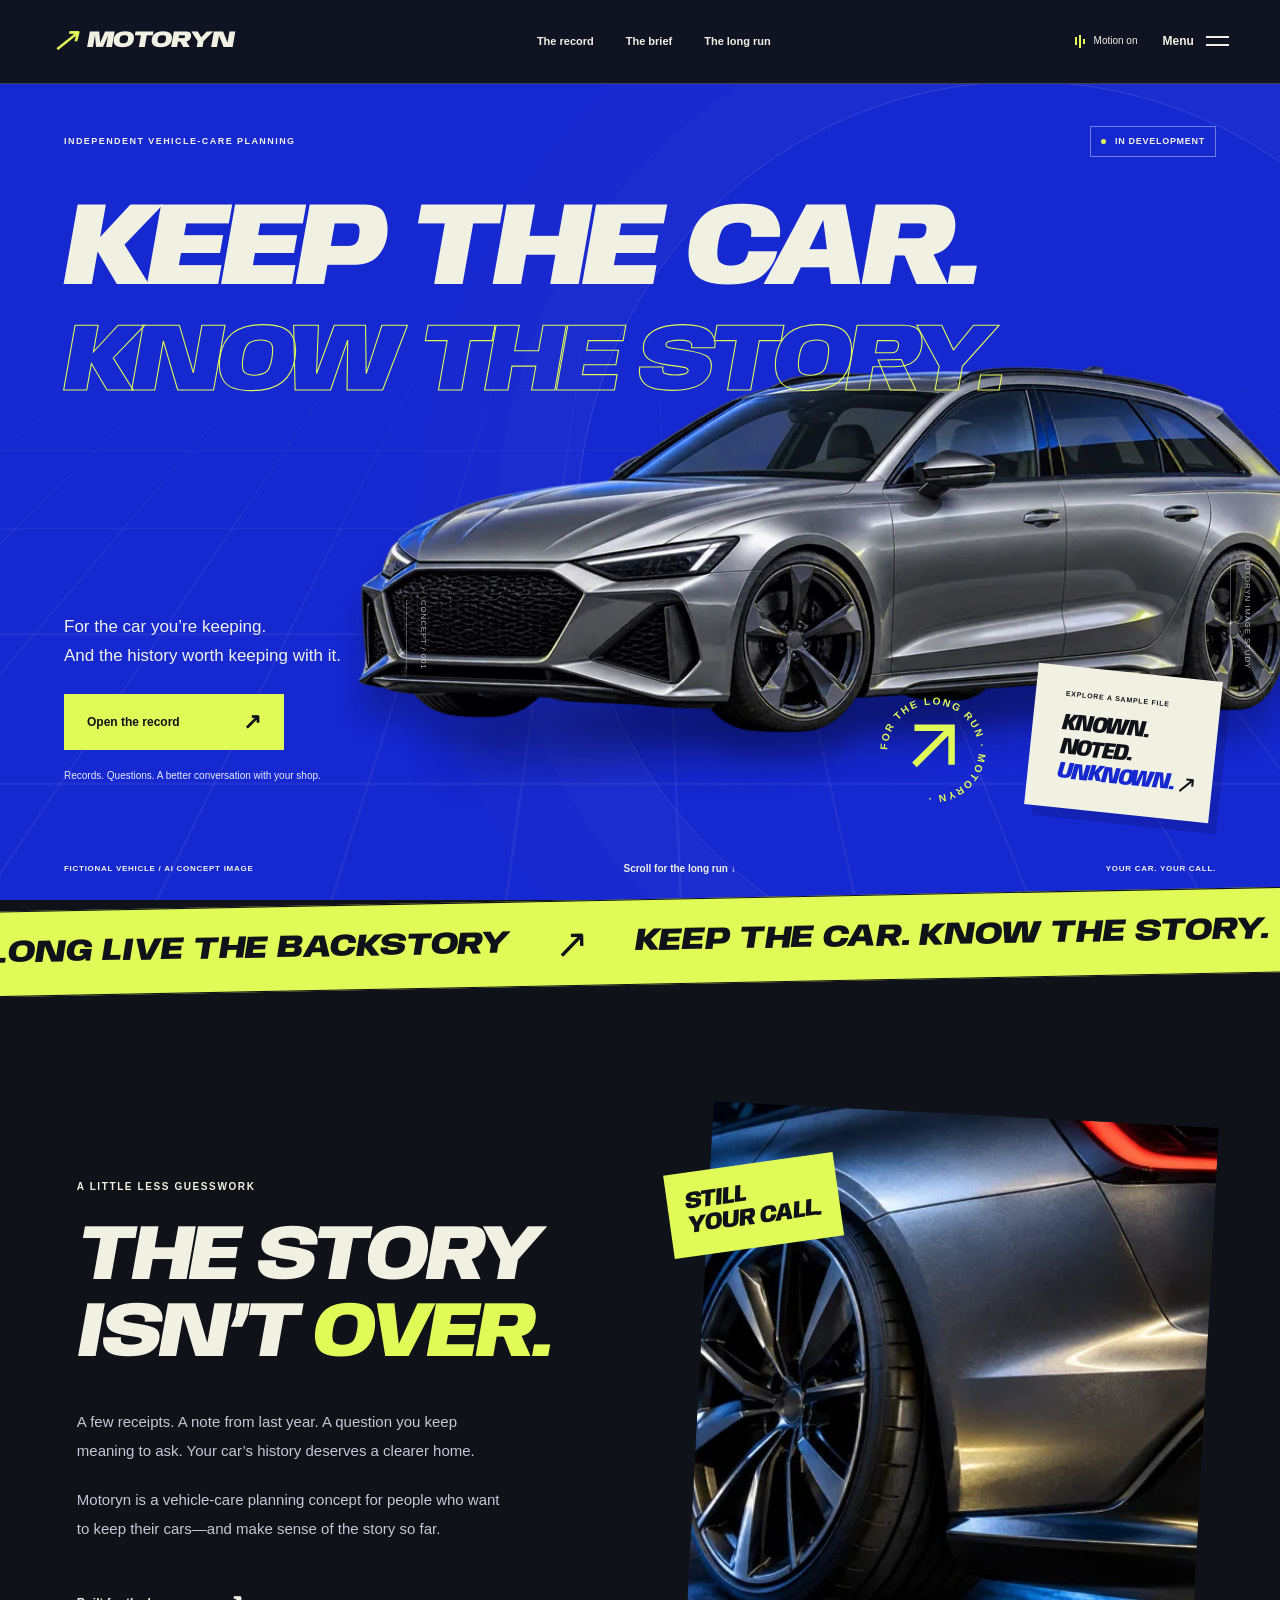
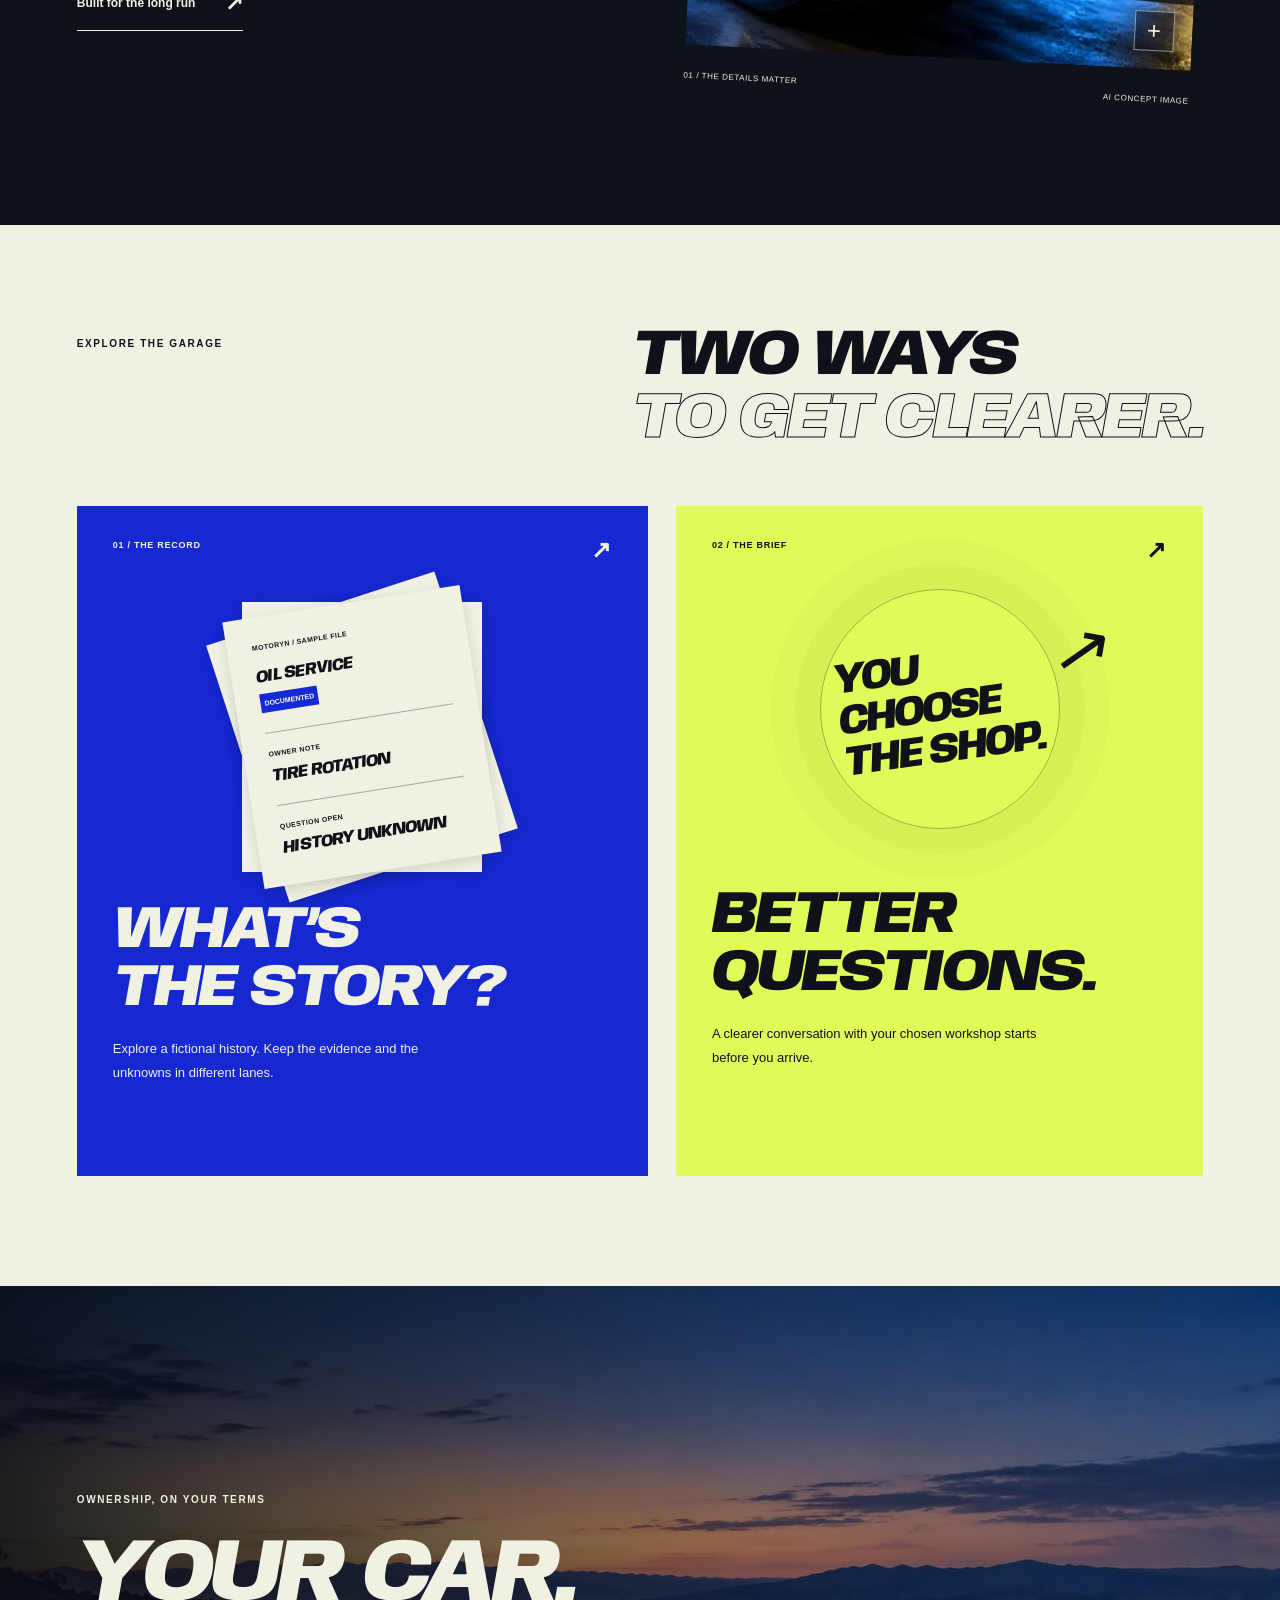
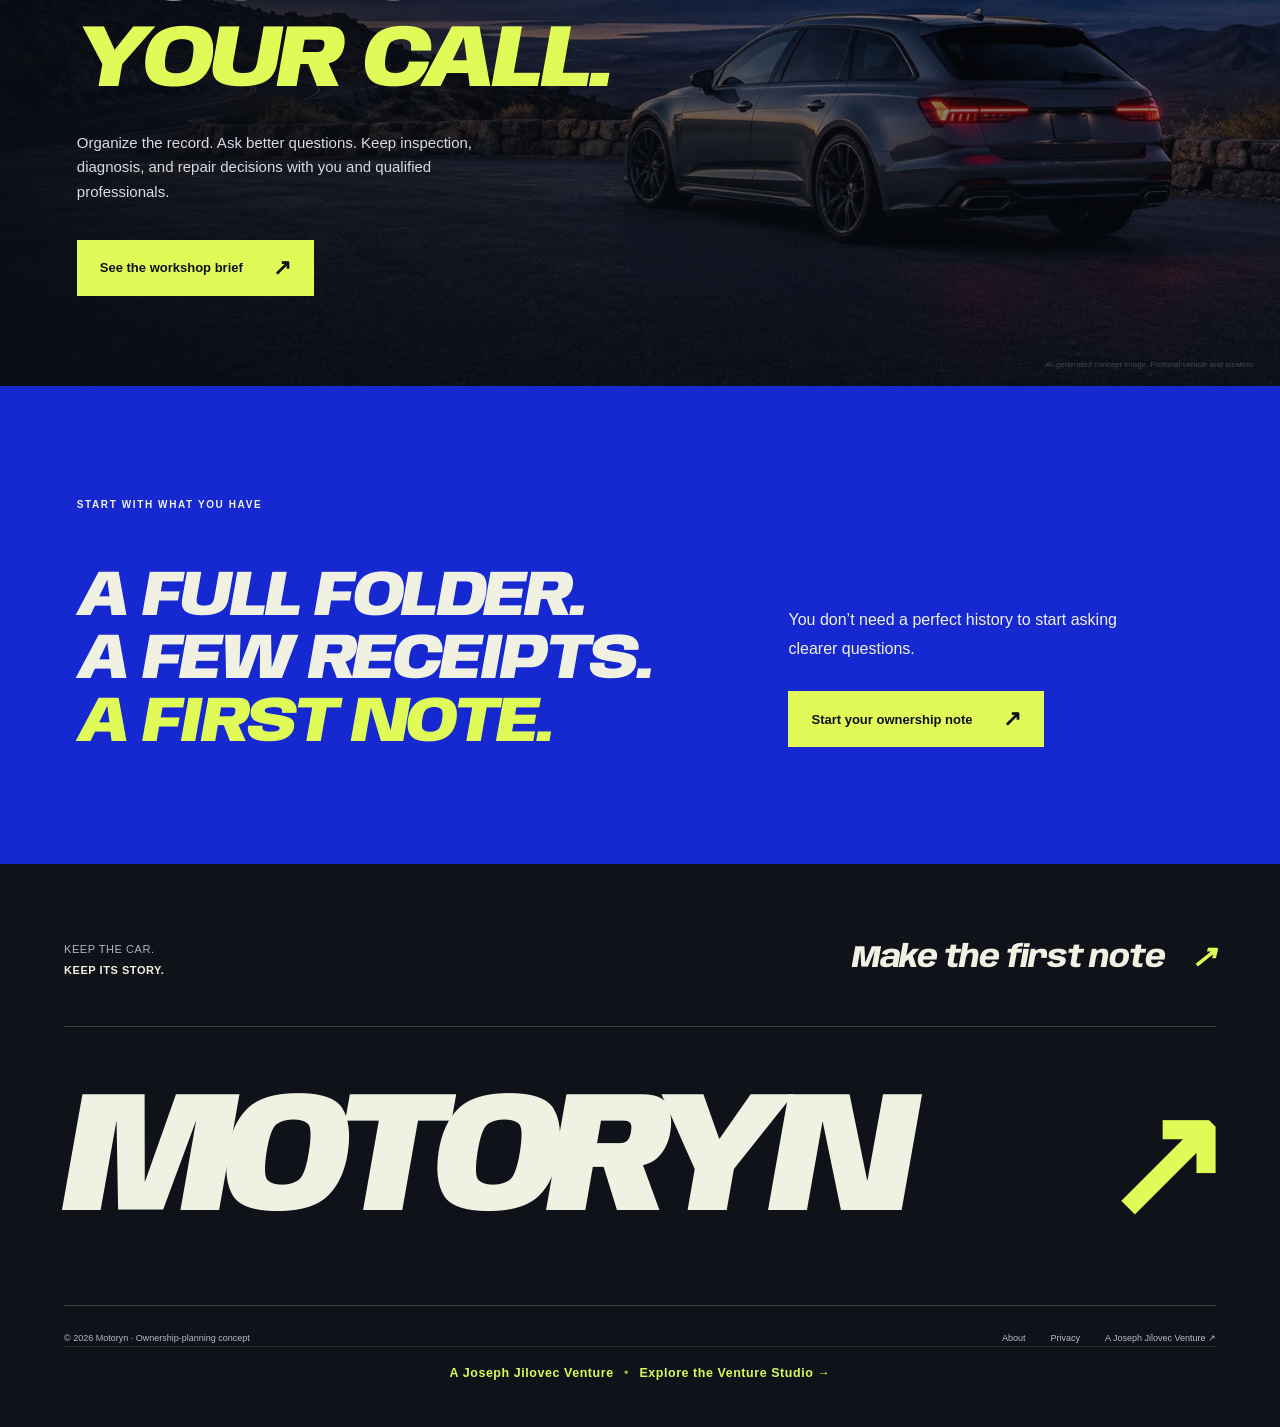
==== commit e59415c7: "feat: add Joseph Jilovec venture portfolio link and studio navigation bar across pages" ====
--- a/index.html
+++ b/index.html
@@ -5,4 +5,4 @@
 <section class="manifesto section" id="long-run"><div class="manifesto-copy"><p class="eyebrow">A little less guesswork</p><h2 class="display">THE STORY<br>ISN’T <span class="accent-text">OVER.</span></h2><p>A few receipts. A note from last year. A question you keep meaning to ask. Your car’s history deserves a clearer home.</p><p>Motoryn is a vehicle-care planning concept for people who want to keep their cars—and make sense of the story so far.</p><a class="button text-button" href="/about/"><span>Built for the long run</span><span aria-hidden="true">↗</span></a></div><figure class="detail-photo tilt-photo"><button class="image-study-button only-js" type="button" data-gallery="wheel-study" aria-label="Enlarge the vehicle detail image"><img class="" src="/assets/wheel-study-1600.webp" srcset="/assets/wheel-study-640.webp 640w, /assets/wheel-study-960.webp 960w, /assets/wheel-study-1600.webp 1536w" sizes="(max-width:760px) 92vw, 50vw" width="1536" height="1024" alt="AI-generated concept detail of a graphite wagon’s wheel, bodywork and rear light" loading="lazy" decoding="async"><span class="image-plus" aria-hidden="true">+</span></button><noscript><img class="" src="/assets/wheel-study-1600.webp" srcset="/assets/wheel-study-640.webp 640w, /assets/wheel-study-960.webp 960w, /assets/wheel-study-1600.webp 1536w" sizes="(max-width:760px) 92vw, 50vw" width="1536" height="1024" alt="AI-generated concept detail of a graphite wagon’s wheel, bodywork and rear light" loading="lazy" decoding="async"></noscript><figcaption><span>01 / THE DETAILS MATTER</span><span>AI CONCEPT IMAGE</span></figcaption><div class="photo-sticker" aria-hidden="true">STILL<br>YOUR CALL.</div></figure></section>
 <section class="garage-links section" aria-labelledby="garage-links-title"><div class="section-heading"><p class="eyebrow">Explore the garage</p><h2 class="display" id="garage-links-title">TWO WAYS<br><span class="outline-dark">TO GET CLEARER.</span></h2></div><div class="garage-link-grid"><a class="garage-tile record-tile" href="/the-record/"><div class="tile-top"><span>01 / THE RECORD</span><span aria-hidden="true">↗</span></div><div class="paper-stack" aria-hidden="true"><i></i><i></i><div><span>MOTORYN / SAMPLE FILE</span><b>OIL SERVICE</b><em>DOCUMENTED</em><hr><span>OWNER NOTE</span><b>TIRE ROTATION</b><hr><span>QUESTION OPEN</span><b>HISTORY UNKNOWN</b></div></div><h3 class="display">WHAT’S<br>THE STORY?</h3><p>Explore a fictional history. Keep the evidence and the unknowns in different lanes.</p></a><a class="garage-tile brief-tile" href="/the-brief/"><div class="tile-top"><span>02 / THE BRIEF</span><span aria-hidden="true">↗</span></div><div class="brief-graphic" aria-hidden="true"><span class="graphic-circle"></span><b>YOU<br>CHOOSE<br>THE SHOP.</b><i>↗</i></div><h3 class="display">BETTER<br>QUESTIONS.</h3><p>A clearer conversation with your chosen workshop starts before you arrive.</p></a></div></section>
 <section class="road-feature"><figure><img class="" src="/assets/long-run-1600.webp" srcset="/assets/long-run-640.webp 640w, /assets/long-run-960.webp 960w, /assets/long-run-1600.webp 1600w" sizes="100vw" width="1600" height="800" alt="AI-generated concept of a graphite wagon parked at a desert overlook at blue hour" loading="lazy" decoding="async"><figcaption>AI-generated concept image. Fictional vehicle and location.</figcaption></figure><div class="road-shade" aria-hidden="true"></div><div class="road-copy"><p class="eyebrow">Ownership, on your terms</p><h2 class="display">YOUR CAR.<br><span class="accent-text">YOUR CALL.</span></h2><p>Organize the record. Ask better questions. Keep inspection, diagnosis, and repair decisions with you and qualified professionals.</p><a class="button primary" href="/the-brief/"><span>See the workshop brief</span><span aria-hidden="true">↗</span></a></div></section>
-<section class="final-call section"><p class="eyebrow">Start with what you have</p><h2 class="display">A FULL FOLDER.<br>A FEW RECEIPTS.<br><span class="accent-text">A FIRST NOTE.</span></h2><div><p>You don’t need a perfect history to start asking clearer questions.</p><a class="button primary" href="/start/"><span>Start your ownership note</span><span aria-hidden="true">↗</span></a></div></section></main><footer class="site-footer"><div class="footer-top"><p>KEEP THE CAR.<br><b>KEEP ITS STORY.</b></p><a class="footer-contact" href="/start/">Make the first note <span aria-hidden="true">↗</span></a></div><a class="footer-wordmark" href="/" aria-label="Motoryn home">MOTORYN<span aria-hidden="true">↗</span></a><div class="footer-bottom"><p>© 2026 Motoryn · Ownership-planning concept</p><nav aria-label="Footer"><a href="/about/">About</a><a href="/privacy/">Privacy</a><a href="https://josephjilovec.com/portfolio/motoryn">Venture Studio ↗</a></nav></div></footer><dialog class="detail-dialog gallery-dialog" id="image-dialog" aria-labelledby="image-dialog-title"><div class="dialog-top"><span class="eyebrow" id="image-dialog-title">Motoryn / Image study</span><button class="round-close" type="button" data-close-dialog aria-label="Close image">×</button></div><img id="gallery-image" alt=""><p id="gallery-caption">AI-generated concept imagery. Not an inspected vehicle, actual facility, or available inventory.</p></dialog></body></html>
+<section class="final-call section"><p class="eyebrow">Start with what you have</p><h2 class="display">A FULL FOLDER.<br>A FEW RECEIPTS.<br><span class="accent-text">A FIRST NOTE.</span></h2><div><p>You don’t need a perfect history to start asking clearer questions.</p><a class="button primary" href="/start/"><span>Start your ownership note</span><span aria-hidden="true">↗</span></a></div></section></main><footer class="site-footer"><div class="footer-top"><p>KEEP THE CAR.<br><b>KEEP ITS STORY.</b></p><a class="footer-contact" href="/start/">Make the first note <span aria-hidden="true">↗</span></a></div><a class="footer-wordmark" href="/" aria-label="Motoryn home">MOTORYN<span aria-hidden="true">↗</span></a><div class="footer-bottom"><p>© 2026 Motoryn · Ownership-planning concept</p><nav aria-label="Footer"><a href="/about/">About</a><a href="/privacy/">Privacy</a><a href="https://josephjilovec.com/portfolio" target="_blank" rel="noopener noreferrer">A Joseph Jilovec Venture ↗</a></nav></div><div class="jj-venture-nav" style="border-top:1px solid rgba(255,255,255,.10);padding:1rem 1.25rem 1.15rem;text-align:center;font-size:.78rem;letter-spacing:.045em"><a href="https://josephjilovec.com/portfolio" style="color:#D7FA5C;text-decoration:none;font-weight:700">A Joseph Jilovec Venture</a><span aria-hidden="true" style="color:#D7FA5C;margin:0 .65rem;opacity:.7">•</span><a href="https://josephjilovec.com/portfolio" style="color:#D7FA5C;text-decoration:none;font-weight:800">Explore the Venture Studio →</a></div></footer><dialog class="detail-dialog gallery-dialog" id="image-dialog" aria-labelledby="image-dialog-title"><div class="dialog-top"><span class="eyebrow" id="image-dialog-title">Motoryn / Image study</span><button class="round-close" type="button" data-close-dialog aria-label="Close image">×</button></div><img id="gallery-image" alt=""><p id="gallery-caption">AI-generated concept imagery. Not an inspected vehicle, actual facility, or available inventory.</p></dialog></body></html>
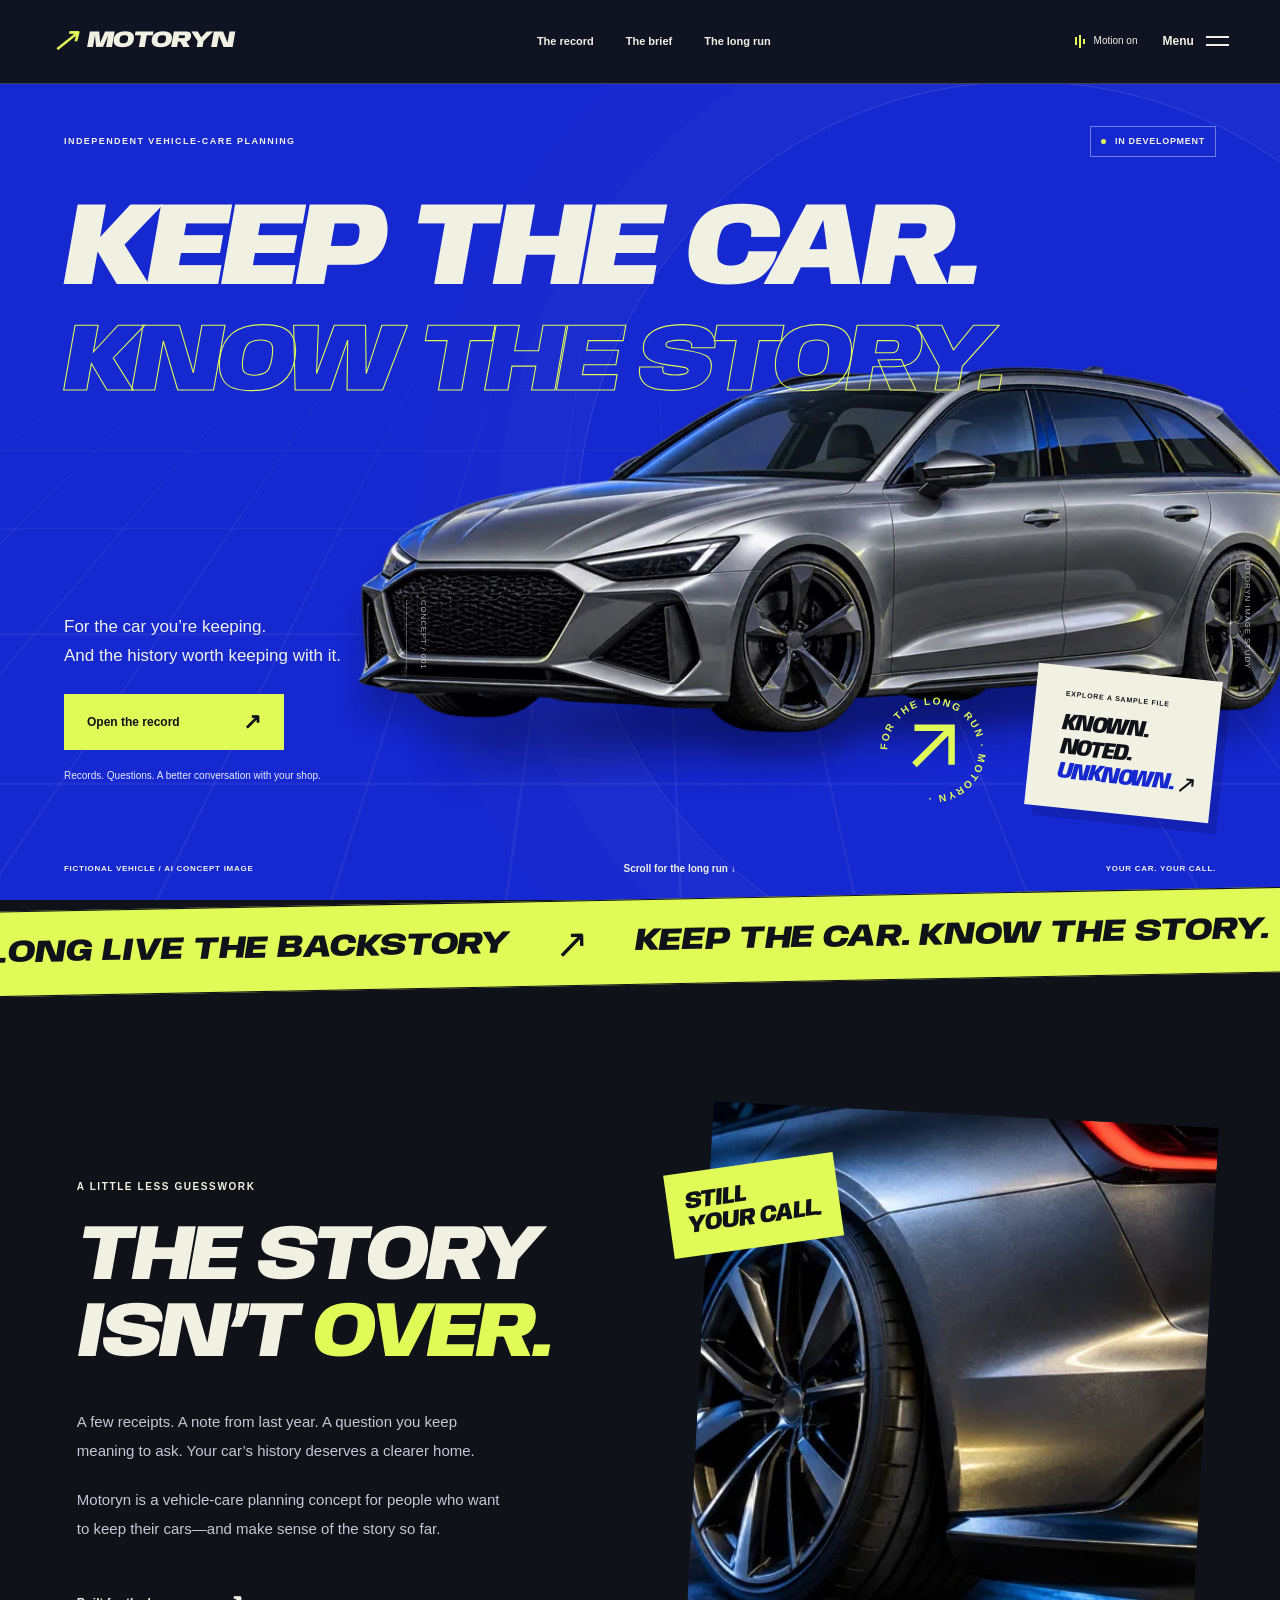
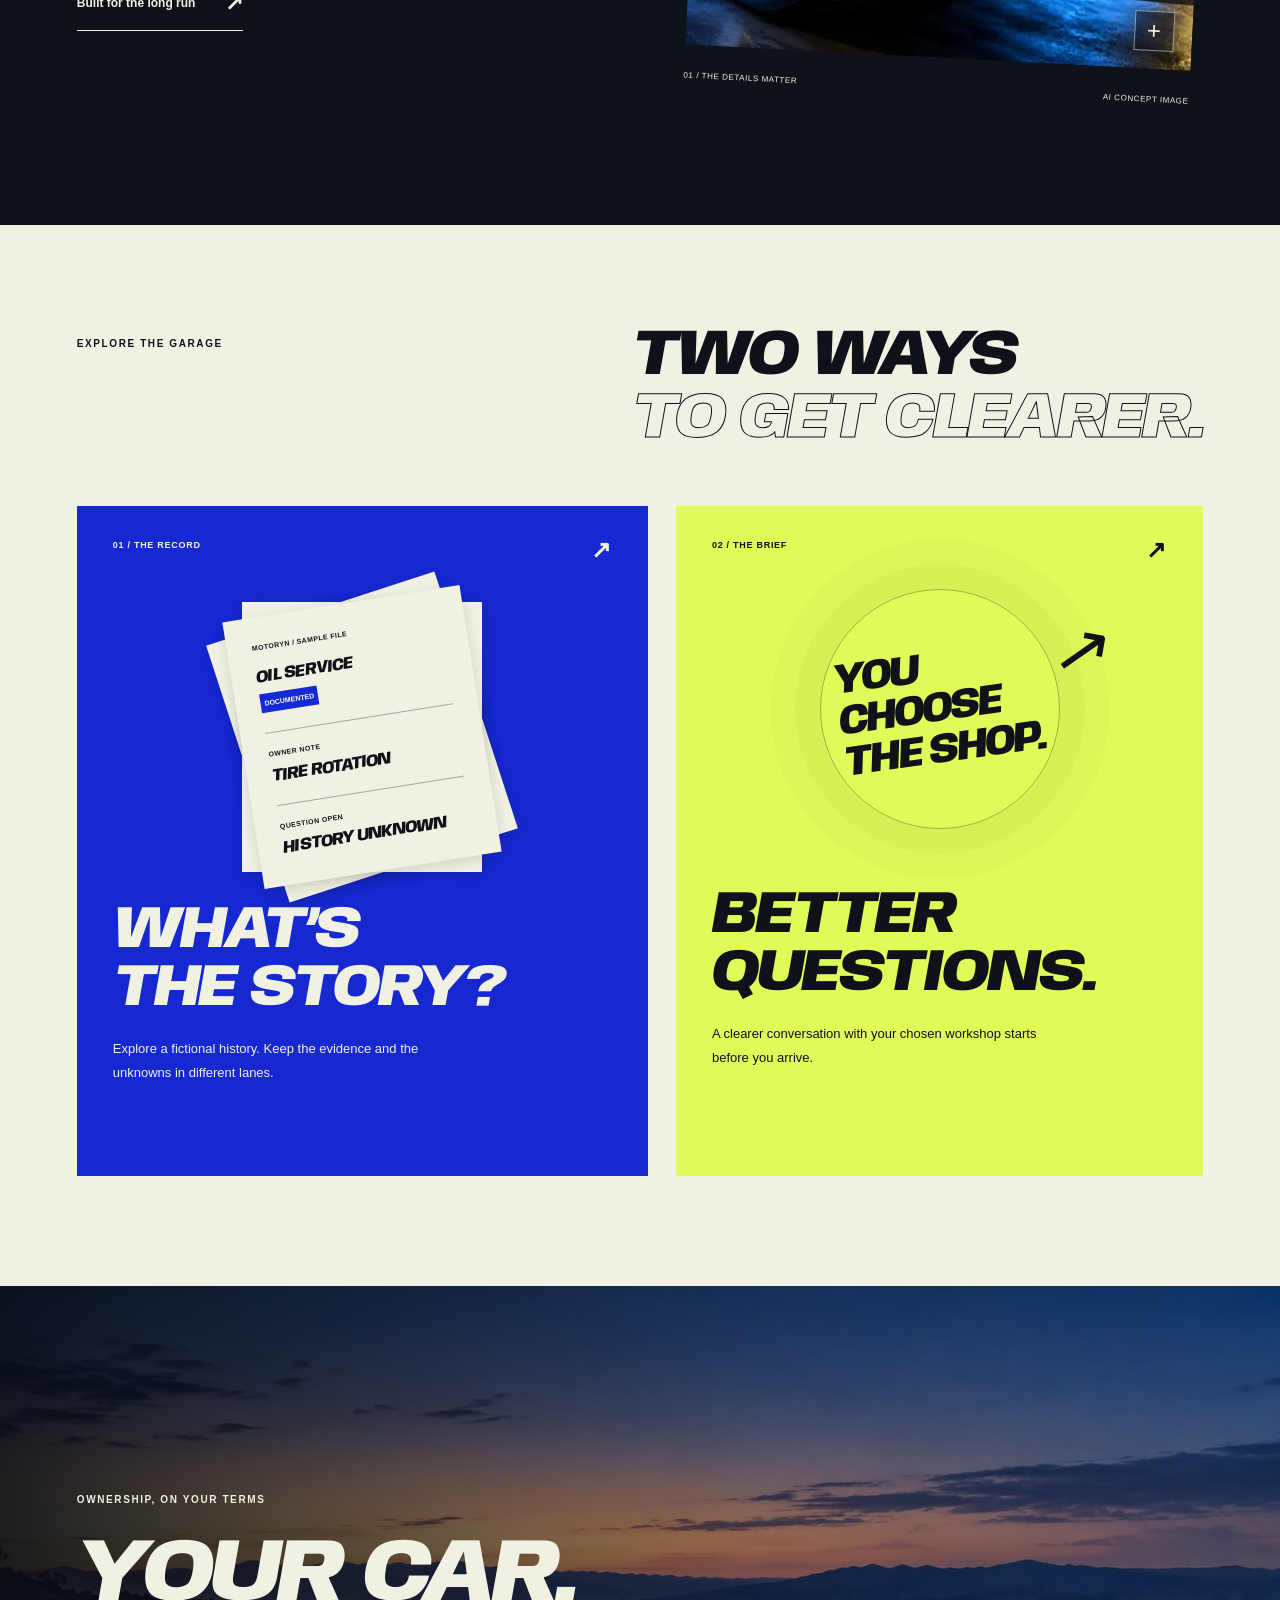
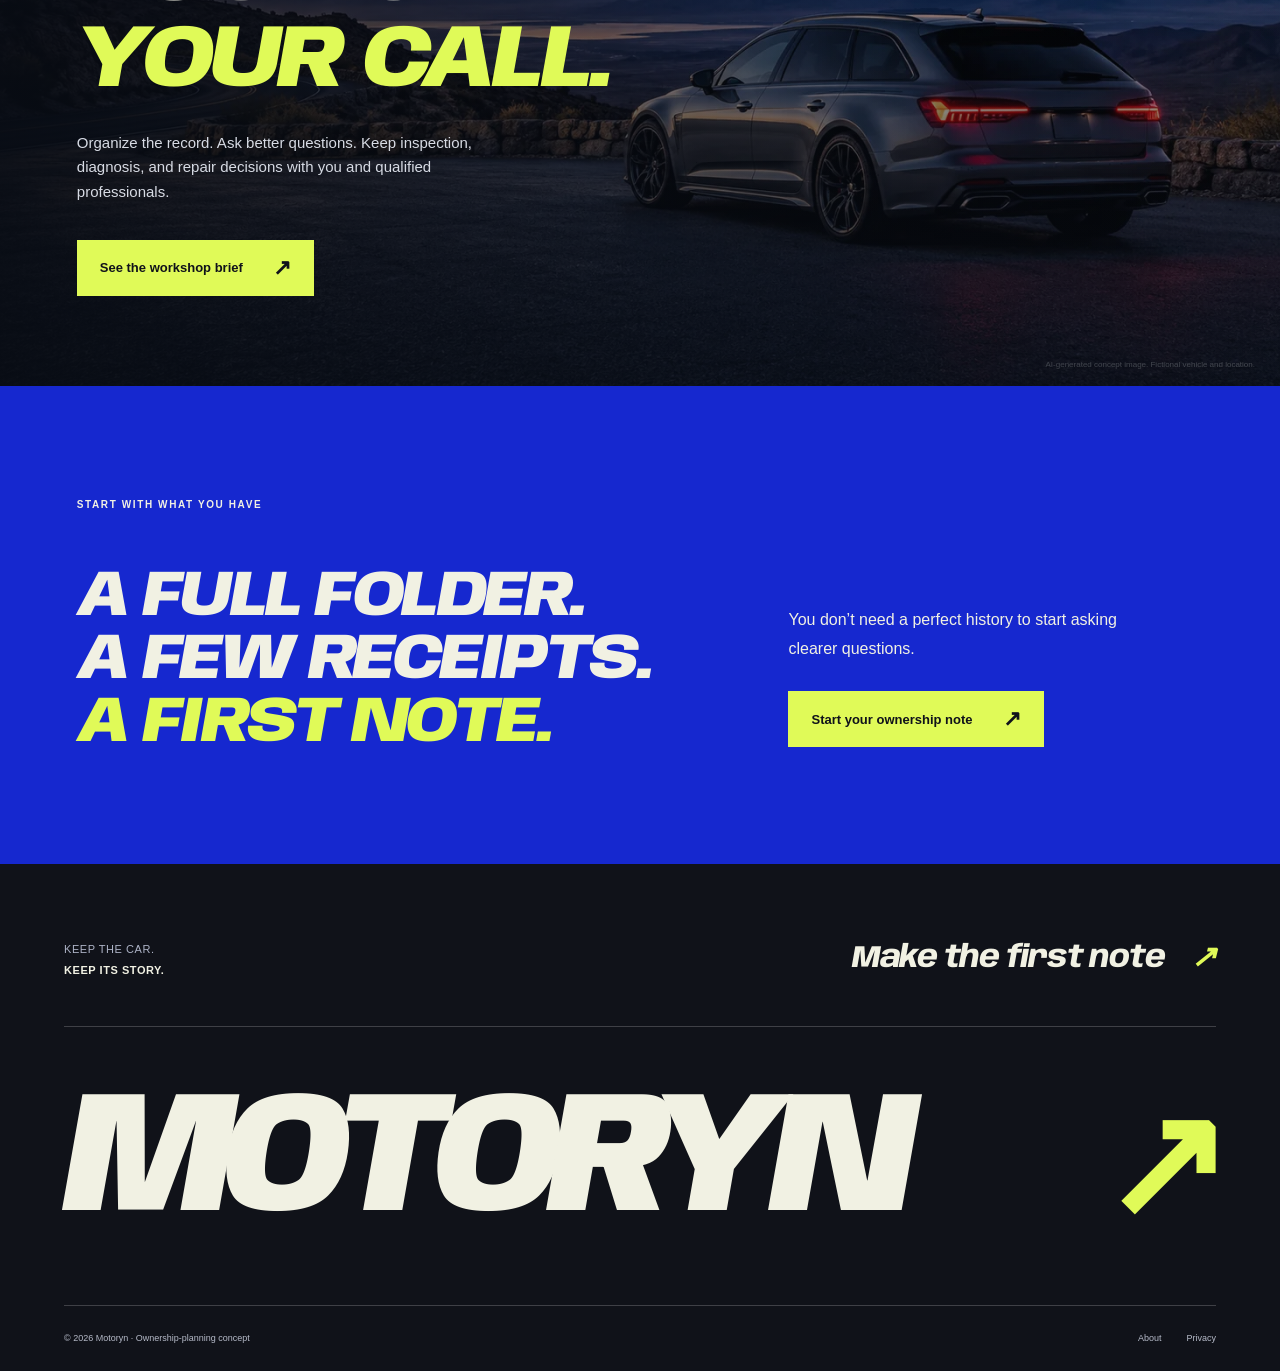
==== commit 94223c1d: "Remove repository links and personal studio promotion from the public website Keep navigation focuse" ====
--- a/index.html
+++ b/index.html
@@ -5,4 +5,4 @@
 <section class="manifesto section" id="long-run"><div class="manifesto-copy"><p class="eyebrow">A little less guesswork</p><h2 class="display">THE STORY<br>ISN’T <span class="accent-text">OVER.</span></h2><p>A few receipts. A note from last year. A question you keep meaning to ask. Your car’s history deserves a clearer home.</p><p>Motoryn is a vehicle-care planning concept for people who want to keep their cars—and make sense of the story so far.</p><a class="button text-button" href="/about/"><span>Built for the long run</span><span aria-hidden="true">↗</span></a></div><figure class="detail-photo tilt-photo"><button class="image-study-button only-js" type="button" data-gallery="wheel-study" aria-label="Enlarge the vehicle detail image"><img class="" src="/assets/wheel-study-1600.webp" srcset="/assets/wheel-study-640.webp 640w, /assets/wheel-study-960.webp 960w, /assets/wheel-study-1600.webp 1536w" sizes="(max-width:760px) 92vw, 50vw" width="1536" height="1024" alt="AI-generated concept detail of a graphite wagon’s wheel, bodywork and rear light" loading="lazy" decoding="async"><span class="image-plus" aria-hidden="true">+</span></button><noscript><img class="" src="/assets/wheel-study-1600.webp" srcset="/assets/wheel-study-640.webp 640w, /assets/wheel-study-960.webp 960w, /assets/wheel-study-1600.webp 1536w" sizes="(max-width:760px) 92vw, 50vw" width="1536" height="1024" alt="AI-generated concept detail of a graphite wagon’s wheel, bodywork and rear light" loading="lazy" decoding="async"></noscript><figcaption><span>01 / THE DETAILS MATTER</span><span>AI CONCEPT IMAGE</span></figcaption><div class="photo-sticker" aria-hidden="true">STILL<br>YOUR CALL.</div></figure></section>
 <section class="garage-links section" aria-labelledby="garage-links-title"><div class="section-heading"><p class="eyebrow">Explore the garage</p><h2 class="display" id="garage-links-title">TWO WAYS<br><span class="outline-dark">TO GET CLEARER.</span></h2></div><div class="garage-link-grid"><a class="garage-tile record-tile" href="/the-record/"><div class="tile-top"><span>01 / THE RECORD</span><span aria-hidden="true">↗</span></div><div class="paper-stack" aria-hidden="true"><i></i><i></i><div><span>MOTORYN / SAMPLE FILE</span><b>OIL SERVICE</b><em>DOCUMENTED</em><hr><span>OWNER NOTE</span><b>TIRE ROTATION</b><hr><span>QUESTION OPEN</span><b>HISTORY UNKNOWN</b></div></div><h3 class="display">WHAT’S<br>THE STORY?</h3><p>Explore a fictional history. Keep the evidence and the unknowns in different lanes.</p></a><a class="garage-tile brief-tile" href="/the-brief/"><div class="tile-top"><span>02 / THE BRIEF</span><span aria-hidden="true">↗</span></div><div class="brief-graphic" aria-hidden="true"><span class="graphic-circle"></span><b>YOU<br>CHOOSE<br>THE SHOP.</b><i>↗</i></div><h3 class="display">BETTER<br>QUESTIONS.</h3><p>A clearer conversation with your chosen workshop starts before you arrive.</p></a></div></section>
 <section class="road-feature"><figure><img class="" src="/assets/long-run-1600.webp" srcset="/assets/long-run-640.webp 640w, /assets/long-run-960.webp 960w, /assets/long-run-1600.webp 1600w" sizes="100vw" width="1600" height="800" alt="AI-generated concept of a graphite wagon parked at a desert overlook at blue hour" loading="lazy" decoding="async"><figcaption>AI-generated concept image. Fictional vehicle and location.</figcaption></figure><div class="road-shade" aria-hidden="true"></div><div class="road-copy"><p class="eyebrow">Ownership, on your terms</p><h2 class="display">YOUR CAR.<br><span class="accent-text">YOUR CALL.</span></h2><p>Organize the record. Ask better questions. Keep inspection, diagnosis, and repair decisions with you and qualified professionals.</p><a class="button primary" href="/the-brief/"><span>See the workshop brief</span><span aria-hidden="true">↗</span></a></div></section>
-<section class="final-call section"><p class="eyebrow">Start with what you have</p><h2 class="display">A FULL FOLDER.<br>A FEW RECEIPTS.<br><span class="accent-text">A FIRST NOTE.</span></h2><div><p>You don’t need a perfect history to start asking clearer questions.</p><a class="button primary" href="/start/"><span>Start your ownership note</span><span aria-hidden="true">↗</span></a></div></section></main><footer class="site-footer"><div class="footer-top"><p>KEEP THE CAR.<br><b>KEEP ITS STORY.</b></p><a class="footer-contact" href="/start/">Make the first note <span aria-hidden="true">↗</span></a></div><a class="footer-wordmark" href="/" aria-label="Motoryn home">MOTORYN<span aria-hidden="true">↗</span></a><div class="footer-bottom"><p>© 2026 Motoryn · Ownership-planning concept</p><nav aria-label="Footer"><a href="/about/">About</a><a href="/privacy/">Privacy</a><a href="https://josephjilovec.com/portfolio" target="_blank" rel="noopener noreferrer">A Joseph Jilovec Venture ↗</a></nav></div><div class="jj-venture-nav" style="border-top:1px solid rgba(255,255,255,.10);padding:1rem 1.25rem 1.15rem;text-align:center;font-size:.78rem;letter-spacing:.045em"><a href="https://josephjilovec.com/portfolio" style="color:#D7FA5C;text-decoration:none;font-weight:700">A Joseph Jilovec Venture</a><span aria-hidden="true" style="color:#D7FA5C;margin:0 .65rem;opacity:.7">•</span><a href="https://josephjilovec.com/portfolio" style="color:#D7FA5C;text-decoration:none;font-weight:800">Explore the Venture Studio →</a></div></footer><dialog class="detail-dialog gallery-dialog" id="image-dialog" aria-labelledby="image-dialog-title"><div class="dialog-top"><span class="eyebrow" id="image-dialog-title">Motoryn / Image study</span><button class="round-close" type="button" data-close-dialog aria-label="Close image">×</button></div><img id="gallery-image" alt=""><p id="gallery-caption">AI-generated concept imagery. Not an inspected vehicle, actual facility, or available inventory.</p></dialog></body></html>
+<section class="final-call section"><p class="eyebrow">Start with what you have</p><h2 class="display">A FULL FOLDER.<br>A FEW RECEIPTS.<br><span class="accent-text">A FIRST NOTE.</span></h2><div><p>You don’t need a perfect history to start asking clearer questions.</p><a class="button primary" href="/start/"><span>Start your ownership note</span><span aria-hidden="true">↗</span></a></div></section></main><footer class="site-footer"><div class="footer-top"><p>KEEP THE CAR.<br><b>KEEP ITS STORY.</b></p><a class="footer-contact" href="/start/">Make the first note <span aria-hidden="true">↗</span></a></div><a class="footer-wordmark" href="/" aria-label="Motoryn home">MOTORYN<span aria-hidden="true">↗</span></a><div class="footer-bottom"><p>© 2026 Motoryn · Ownership-planning concept</p><nav aria-label="Footer"><a href="/about/">About</a><a href="/privacy/">Privacy</a></nav></div></footer><dialog class="detail-dialog gallery-dialog" id="image-dialog" aria-labelledby="image-dialog-title"><div class="dialog-top"><span class="eyebrow" id="image-dialog-title">Motoryn / Image study</span><button class="round-close" type="button" data-close-dialog aria-label="Close image">×</button></div><img id="gallery-image" alt=""><p id="gallery-caption">AI-generated concept imagery. Not an inspected vehicle, actual facility, or available inventory.</p></dialog></body></html>
